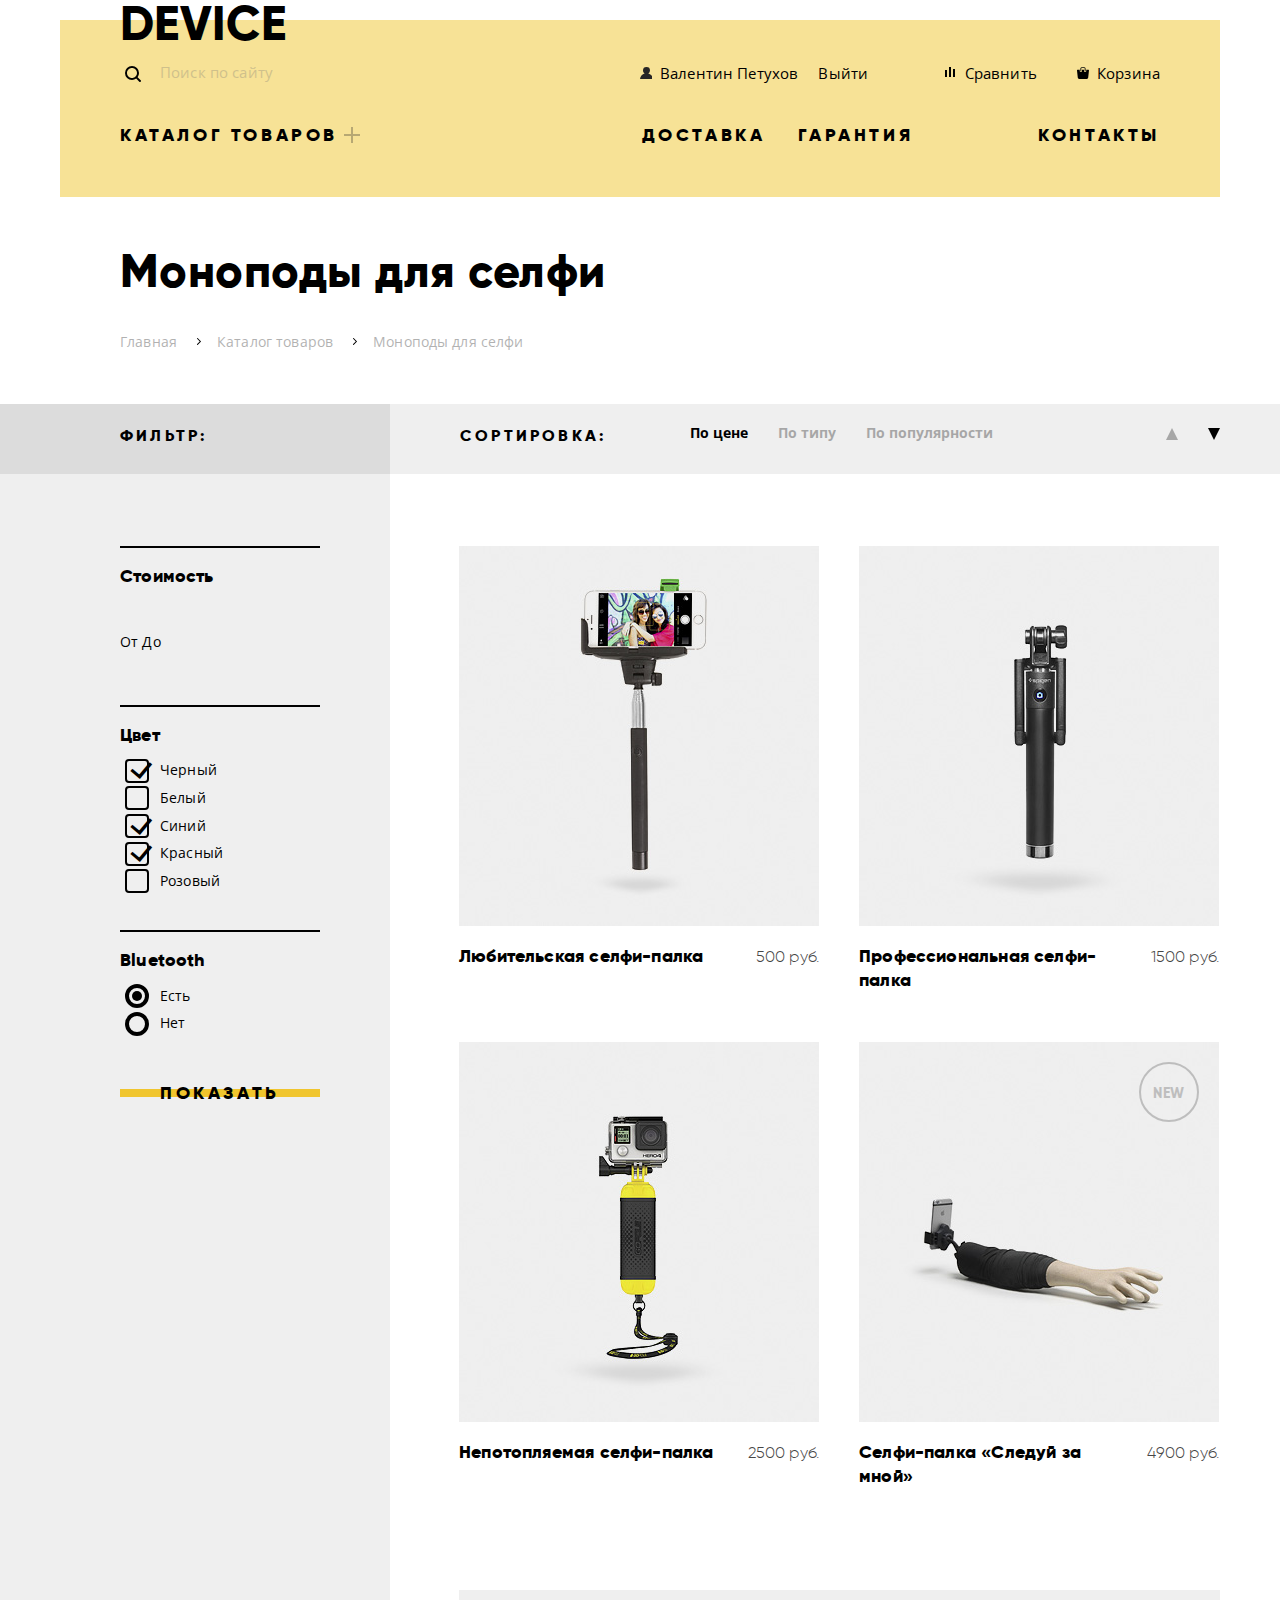
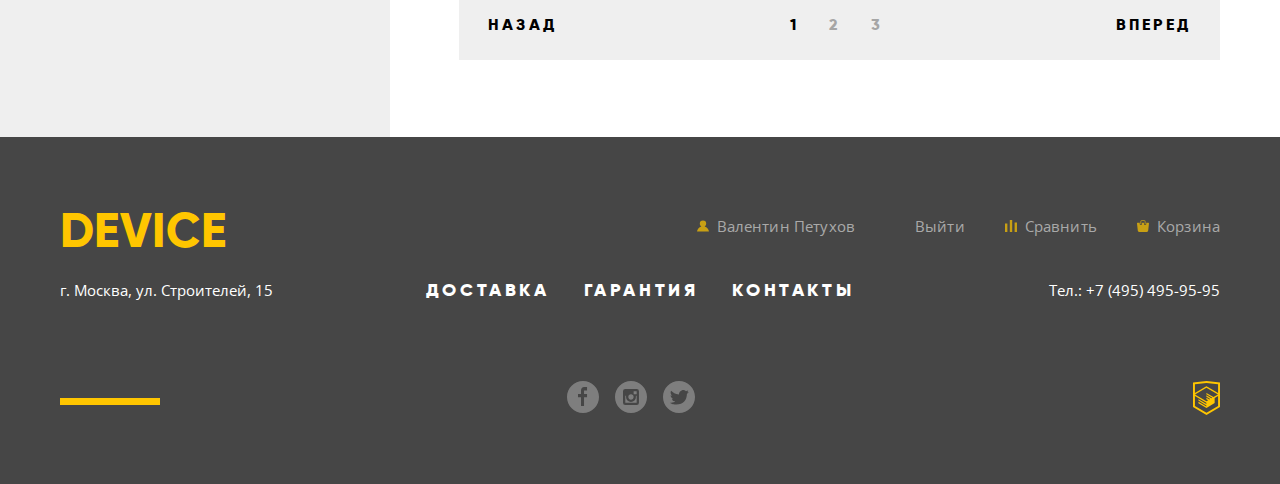
==== catalog.html @ 0c553a63 "Исправления" ====
<!DOCTYPE html>
<html lang="ru">
  <head>
    <meta charset="utf-8">
    <title>HTML Academy: Девайс</title>
	<link rel = 'stylesheet' href = 'css/style.css'>
	<link href = 'https://fonts.googleapis.com/css?family=Open+Sans:400,700&amp;subset=cyrillic' rel='stylesheet'>
  </head>
  <body>
	<div class = 'wrapper'>
	<header class = 'header'>
		<a class = 'top-logo'>DEVICE</a>
		<div class = 'top-menu'>
			<div class = 'user-navigation-top'>
				
					<form class = 'search-form'>
						<input type = 'search' name = 'q' placeholder = 'Поиск по сайту' class = 'search-input'>
						<button type = 'submit' class = 'search-button'>Найти</button>
					</form>

					<a href = '#'>Валентин Петухов</a>
					<a href = '#'>Выйти</a>
					<a href = '#'>Сравнить</a>
					<a href = '#'>Корзина</a>
				
			</div>

			<nav class = 'nav'>
				<ul class = 'site-navigation-top'>
					<li>
						<a  class = 'catalog-menu-parent' href = '#'>Каталог товаров</a>
						<div class = 'hover-catalog'>
							<ul class = 'catalog-menu'>
								<li><a href = '#'>Виртуальная реальность</a></li>
								<li><a href = '#'>Моноподы для селфи</a></li>
								<li><a href = '#'>Экшн-камеры</a></li>
							</ul>
							<ul class = 'catalog-menu'>
								<li><a href = '#'>Фитнес-браслеты</a></li>
								<li><a href = '#'>Умные часы</a></li>
							</ul>
							<ul class = 'catalog-menu'>
								<li><a href = '#'>Квадрокоптеры</a></li>
							</ul>
						</div>
					</li>
					<li><a href = '#recieve'>Доставка</a></li>
					<li><a href = '#guarantee'>Гарантия</a></li>
					<li><a href = '#contacts'>Контакты</a></li>
				</ul>
			</nav>
		</div>
	</header>
	</div>

	<main>
		<h1 class = 'visually-hidden'>Каталог магазина DEVICE</h1>
		<section class = 'overview wrapper'>
			<h2 class = 'catalog-name'>Моноподы для селфи</h2>
			<ul class = 'breadcrumbs'>
				<li class = 'breadcrumbs-item'><a href = 'index.html'>Главная</a></li>
				<li class = 'breadcrumbs-item'><a href = '#'>Каталог товаров</a></li>
				<li class = 'breadcrumbs-item breadcrumbs-current'><a>Моноподы для селфи</a></li>
			</ul>
		</section>
		
		<section class = 'filter'>
			<div class = 'filter-and-sort'>
				<div class ='background-left-top'>
					<h3 class = 'filter-name'>Фильтр:</h3>
				</div>
				
				<div class ='background-right-top'>
					<div class = 'sort'>
						<h3 class = 'sort-name'>Сортировка:</h3>
						<ul class = 'sort-options-list'>
							<li class = 'sort-current sort-option'><a href = '#'>По цене</a></li>
							<li class = 'sort-option'><a href = '#'>По типу</a></li>
							<li class = 'sort-option'><a href = '#'>По популярности</a></li>
							<li class = 'sort-option'><a href = '#' aria-label = 'Сортировка по возрастанию'></a></li>
							<li class = 'sort-current sort-option'><a href = '#' aria-label = 'Сортировка по убыванию'></a></li>
						</ul>
					</div>
				</div>
			</div>
			
			<div class = 'filter-and-goods'>
				<div class = 'background-left-bot'>
					<form class = 'catalog-form' action = '#' method = 'get' oninput = 'range_1_amount.value=range_l.value; range_2_amount.value=range_2.value'>
						
						<fieldset class = 'price'>
							<h4>Стоимость</h4>
							<input type = 'range' id = 'range-l' name = 'range_l' min = '1' max = '10' step = '1' value = '0'>
							<br>
							<input type = 'range' id = 'range-2' name = 'range_2' min = '1' max = '10' step = '1' value = '5'>
							<p>
							<label for = 'range-1'>От <output name = 'range_1_amount'></output></label>
							<label for = 'range-2'>До <output name = 'range_2_amount'></output></label>
							</p>
						</fieldset>
						<fieldset class = 'color'>
							<h4>Цвет</h4>
							<ul class = 'color-list'>
								<li>
									<input type = 'checkbox' name = 'color' id = 'color-black' class = 'form-checkbox' checked>
									<label for = 'color-black' class = 'form-checkbox-label'>Черный</label>
								</li>
								<li>
									<input type = 'checkbox' name = 'color' id = 'color-white' class = 'form-checkbox'>
									<label for = 'color-white' class = 'form-checkbox-label'>Белый</label>
								</li>
								<li>
									<input type = 'checkbox' name = 'color' id = 'color-blue' class = 'form-checkbox' checked>
									<label for = 'color-blue' class = 'form-checkbox-label'>Синий</label>
								</li>
								<li>
									<input type = 'checkbox' name = 'color' id = 'color-red' class = 'form-checkbox' checked>
									<label for = 'color-red' class = 'form-checkbox-label'>Красный</label>
								</li>
								<li>
									<input type = 'checkbox' name = 'color' id = 'color-pink' class = 'form-checkbox'>
									<label for = 'color-pink' class = 'form-checkbox-label'>Розовый</label>
								</li>
							</ul>		
						</fieldset>
						<fieldset class = 'bluetooth'> 
							<h4>Bluetooth</h4>
							<ul class = 'bluetooth-list'>
								<li>
								<input type = "radio" id = 'bluetooth-y' name = "bluetooth" value = "y" checked class = 'form-radio'> 
								<label for = 'bluetooth-y' class = 'form-radio-label'>Есть</label>
								</li>
								<li>
								<input type = "radio" id = 'bluetooth-n' name = "bluetooth" value = "n" class = 'form-radio'> 
								<label for = 'bluetooth-n' class = 'form-radio-label'>Нет</label>
								</li>
							</ul>
						</fieldset>
					
						<button type = 'submit' class = 'interactive'>Показать</button>
					</form>
				</div>
			
				<div class = 'background-right-bot'>
					<div class = 'goods'>
						<ul class = 'goods-list'>
							<li class = 'goods-item'>
								<figure class = 'goods-menu'>
									<div class = 'goods-menu-img'>
										<img src = 'img/item-1.jpg' alt = 'Любительская селфи-палка' width = '360' height = '380'>
										<button type = 'button' class = 'interactive to-backet'>В корзину</button>
										<button type = 'button' class = 'add-to-compare'>Добавить к сравнению</button>
									</div>
								
									<figcaption class = 'goods-menu-caption'>
										<a href = '#'>Любительская селфи-палка</a>
										<p class = 'price-value'>500 руб.</p>
									</figcaption>
								</figure>
							</li>
							<li class = 'goods-item'>
								<figure class = 'goods-menu'>
									<div class = 'goods-menu-img'>
										<img src = 'img/item-2.jpg' alt = 'Профессиональная селфи-палка' width = '360' height = '380'>
										<button type = 'button' class = 'interactive to-backet'>В корзину</button>
										<button type = 'button' class = 'add-to-compare'>Добавить к сравнению</button>
									</div>
								
									<figcaption class = 'goods-menu-caption'>
										<a href = '#'>Профессиональная селфи-палка</a>
										<p class = 'price-value'>1500 руб.</p>
									</figcaption>
								</figure>
							</li>
							<li class = 'goods-item'>
								<figure class = 'goods-menu'>
									<div class = 'goods-menu-img'>
										<img src = 'img/item-3.jpg' alt = 'Непотопляемая селфи-палка' width = '360' height = '380'>
										<button type = 'button' class = 'interactive to-backet'>В корзину</button>
										<button type = 'button' class = 'add-to-compare'>Добавить к сравнению</button>
									</div>
								
									<figcaption class = 'goods-menu-caption'>
										<a href = '#'>Непотопляемая селфи-палка</a>
										<p class = 'price-value'>2500 руб.</p>
									</figcaption>
								</figure>
							</li>
							<li class = 'goods-item'>
								<figure class = 'goods-menu new-goods-menu'>
									<div class = 'goods-menu-img'>
										<img src = 'img/item-4.jpg' alt = 'Селфи-палка "Следуй за мной"' width = '360' height = '380'>
										<button type = 'button' class = 'interactive to-backet'>В корзину</button>
										<button type = 'button' class = 'add-to-compare'>Добавить к сравнению</button>
									</div>
								
									<figcaption class = 'goods-menu-caption'>
										<a href = '#'>Селфи-палка «Следуй за мной»</a>
										<p class = 'price-value'>4900 руб.</p>
									</figcaption>
								</figure>
							</li>
						</ul>
					
					
						<ul class = 'paginaton-btns'>
							<li class = 'btn-previos' tabindex = '0'><a href = '#'>Назад</a></li>
							<li>
								<ul class = 'page-numbers'>
									<li class = 'current-page'><a href = '#'>1</a></li>
									<li><a href = '#'>2</a></li>
									<li><a href = '#'>3</a></li>
								</ul>
							</li>
						<li class = 'btn-next' tabindex = '0'><a href = '#'>Вперед	</a></li>
						</ul>
					
					</div>
				</div>
			</div>
		</section>
	</main>
	
	<footer class = 'footer'>
	<div class = 'wrapper'>
		<div class = 'user-navigation-bot'>
			<a class = 'bot-logo'>DEVICE</a>
			<a href = '#'>Валентин Петухов</a>
			<a href = '#'>Выйти</a>
			<a href = '#'>Сравнить</a>
			<a href = '#'>Корзина</a>
		</div>
		
		<div class = 'footer-second-row'>
			<p class = 'addres'>г. Москва, ул. Строителей, 15</p>
			
			<ul class = 'site-navigation-bot'>
				<li><a href = '#recieve'>Доставка</a></li>
				<li><a href = '#guarantee'>Гарантия</a></li>
				<li><a href = '#contacts'>Контакты</a></li>
			</ul>
		
			<p class = 'phone'>Тел.: +7 (495) 495-95-95</p>
		</div>
		
		<div class = 'footer-third-row'>
			<ul  class = 'social'>
				<li><a class = 'social-button' href = '#' aria-label = 'Ссылка на Фейсбук'></a></li>
				<li><a class = 'social-button' href = '#' aria-label = 'Ссылка на Инстаграм'></a></li>
				<li><a class = 'social-button' href = '#' aria-label = 'Ссылка на Твиттер'></a></li>
			</ul>
			<a href = 'https://htmlacademy.ru/intensive/htmlcss' target = '_blank'  class = 'html-academy'><img src = 'img/logo-html.svg' alt = 'Интенсив HTML-Academy'></a>
		</div>
	</div>
	</footer>
  </body>
</html>
---- css/style.css ----
@font-face {
    font-family: 'Gilroy';
    src: url('fonts/gilroylight.eot');
    src: local('Gilroy'), local('Gilroy'), 
         url('fonts/gilroylight.eot?#iefix') format('embedded-opentype'),
         url('fonts/gilroylight.woff') format('woff'),
		 url('fonts/gilroylight.woff2') format('woff2'),
         url('fonts/gilroylight.ttf') format('truetype');
    font-weight: normal;
    font-style: normal;
}

@font-face {
    font-family: 'Gilroy';
    src: url('fonts/gilroyextrabold.eot');
    src: local('Gilroy Bold'), local('Gilroy-Bold'), 
         url('fonts/gilroyextrabold.eot?#iefix') format('embedded-opentype'),
         url('fonts/gilroyextrabold.woff') format('woff'),
		 url('fonts/gilroyextrabold.woff2') format('woff2'),
         url('fonts/gilroyextrabold.ttf') format('truetype');
    font-weight: bold;
    font-style: normal;
}

body { 
	margin: 0;
	padding: 0;
	
	font-size: 15px;
	font-family: "Open Sans", Arial, sans-serif;
	text-align: left;
	letter-spacing: 0.01em; 
	line-height: 1.2;
	color: black;
}

a { 
	text-decoration: none; 
}

html { 
	box-sizing: border-box; 
}

*, *::before, *::after { 
	box-sizing: inherit; 
}

.wrapper {
	width: 1200px;
	padding-left: 20px;
	padding-right: 20px;
	margin-right: auto; 
	margin-left:  auto;
}

.header { 
	padding: 0px 60px 0px 60px;
	max-width: 1200px;
	position: relative;
}

.header::before{
	content: '';
	position: absolute;
	background-color: #f7e296;
	height: 177px;
	width: 100%;
	bottom: -50px;
	left: 0;
	z-index: -1;
}

.user-navigation-top {
	display: flex;
	justify-content: space-between;
	align-items: center;
	margin-bottom: 25px;
}

.search-form {
	display: flex;
	width: 440px;
	background-image: url('../img/search.svg');
    background-position: 5px 18px; 
    background-repeat: no-repeat;
}

.search-input {
	background-color: #f7e296;
	border: 0;
	border-bottom: 2px solid #f7e296;
	opacity: 0.3;
	padding-left: 40px;
	flex-grow: 1;
	background-image: url('../img/search.svg');
    background-position: 5px 18px; 
    background-repeat: no-repeat;
}

button.search-button {
	border: 2px solid black;
	background: 0;
	background-color: #f7e296;
	width: 85px;
	height: 50px;
	visibility: hidden; 
	text-align: center;
}

.search-input:hover {
	opacity: 0.6;
}

.search-input:focus {
	opacity: 1;
	outline: 0;
	border-bottom: 2px solid black;
}

.search-input:focus + .search-button,
.search-button:active {
	visibility: visible ;
}

.search-button:hover {
	background-color: black;
	color: white;
}

.search-button:active {
	color: rgba(255,255,255,0.6);
	outline: 0;
}

.user-navigation-top a {
	text-decoration: none;
	position: relative;
}

.user-navigation-top a:nth-child(2){
	margin-left: 100px;
}

.user-navigation-top a:nth-child(3){
	margin-left: 20px;
}

.user-navigation-top a:nth-last-child(2){
	margin-right: 60px;
	margin-left: auto;
}

.user-navigation-top a:nth-child(2)::before{
	content: '';
	position: absolute;
	background-image: url('../img/user.svg');
	background-repeat: no-repeat;
	height: 12px;
	width: 12px;
	left: -20px;
	top: 50%;
	transform: translateY(-50%);
}

.user-navigation-top a:nth-last-child(1)::before{
	content: '';
	position: absolute;
	background-image: url('../img/cart.svg');
	background-repeat: no-repeat;
	height: 12px;
	width: 12px;
	left: -20px;
	top: 50%;
	transform: translateY(-50%);
}

.user-navigation-top a:nth-last-child(2)::before{
	content: '';
	position: absolute;
	background-image: url('../img/compare.svg');
	background-repeat: no-repeat;
	height: 12px;
	width: 12px;
	left: -20px;
	top: 50%;
	transform: translateY(-50%);
}

.site-navigation-top {
	display: flex; 
	justify-content: space-between;
	max-width: 1060px;
	position: relative;
	margin: 0;
	padding: 0;
	list-style-type: none;
}

.site-navigation-top > li:nth-last-child(1) {
}

.site-navigation-top > li:nth-last-child(2) {
	 margin-right: 125px; 
}

.site-navigation-top > li:nth-last-child(3) {
	 margin-right: 33px; 
	 margin-left: auto;
}

.site-navigation-top a {
	text-decoration: none;
}

.visually-hidden {
	position: absolute;
	width: 1px;
	height: 1px;
	margin: -1px;
	border: 0;
	padding: 0;
	clip: rect(0 0 0 0);
	overflow: hidden;
}

.hover-catalog {
	display: none;
	position: absolute;
	width: 1160px;
	z-index: 10;
	background-color: #f7e296;
	left: -60px;
	padding-left: 60px;
} 

.catalog-menu-parent:hover ~ .hover-catalog,
.hover-catalog:hover {
	display: flex; 
	justify-content: flex-start;
}

.catalog-menu-parent {
	position: relative;
	min-width: 240px;
	display: inline-block;
	vertical-align: middle;
}

.catalog-menu-parent::before{
	content: '';
	position: absolute;
	background-image: url('../img/plus.svg');
	background-repeat: no-repeat;
	height: 16px;
	width: 16px;
	right: 0px;
	top: 50%;
	transform: translateY(-50%);
	opacity: 0.3;
}

.catalog-menu {
	display: flex; 
	flex-flow: column; 
	align-items: flex-start; 
	margin-right: 20px;
	width: 200px;
	height: 170px;
	margin: 0;
	padding: 0;
	list-style-type: none;
}

.catalog-menu:first-child {
	width: 240px;
}

.catalog-menu li {
	width: 200px;
}


.top-logo {
	font-size: 48px;
	font-family: "Gilroy", Arial, sans-serif;
	font-weight: bold;
	line-height: 48px;
	letter-spacing: 0.01em;
}

.user-navigation-top * {
	font-size: 15px;
	font-family: "Open Sans", Arial, sans-serif;
	text-align: left;
	letter-spacing: 0.01em;
	line-height: 30px;
	color: black;
}

.site-navigation-top a {
	font-size: 18px;
	font-family: "Gilroy", Arial, sans-serif;
	font-weight: bold;
	text-transform: uppercase;
	line-height: 24px;
	color: black;
	letter-spacing: 0.2em;
}

.hover-catalog a {
	letter-spacing: 0.01em;
	font-size: 15px;
	font-family: "Open Sans", Arial, sans-serif;
	text-align: left;
	text-transform: none;
	font-weight: normal;
	line-height: 36px;
}

.catalog-menu li {
	margin-top: 0px;
}

.catalog-menu li:first-child {
	margin-top: 30px;
}

.header a:hover {
	opacity: 0.6;
}

.header a:active {
	opacity: 0.3;
}

section.slide {
	padding-top: 70px;
	position: relative;
}

.slide::after {
	content: '';
	position: absolute;
	width: 1160px;
	background-color: #f7e296;;
	z-index: -10;
	height: 170px;
	top: 0;
	left: 20px;
}

.slide-wrapper-out{
	overflow: hidden;
	min-height: 500px;
	position: relative;
}

.slide-wrapper-in {
	width: 300%;
    transition: transform 0s ease;
	display: flex;
}

.slide-content {
	flex-grow: 1;
	width: 1160px;
}

.slide input[type=radio] {
	display: none;
}

.slide-control {
	display: flex;
	justify-content: space-between;
	width: 80px;
	position: absolute;
	bottom: 130px;
	right: 150px;
}

.slide-control label {
    display: inline-block;
	vertical-align: middle;
    width: 12px;
    height: 12px;
    margin: 0 3px;
    background-color: ;
    border: 2px solid white;
    border-radius: 50%;
    box-shadow: 0px 0px 0px 2px black;
    transition: background-color 0.2s;
    cursor: pointer;
	position: relative;
	z-index: 2;
}

.slide_btn:nth-child(1):checked ~ .slide-wrapper-out label[for="slide-1"],
.slide_btn:nth-child(2):checked ~ .slide-wrapper-out label[for="slide-2"],
.slide_btn:nth-child(3):checked ~ .slide-wrapper-out label[for="slide-3"] {
    background-color: black;
}

.slide_btn:nth-child(1):checked ~ .slide-wrapper-out label[for="slide-1"]::after,
.slide_btn:nth-child(2):checked ~ .slide-wrapper-out label[for="slide-2"]::after,
.slide_btn:nth-child(3):checked ~ .slide-wrapper-out label[for="slide-3"]::after {
	content: '';
	position: absolute;
	width: 3px;
	height: 3px;
    background-color: white;
	border-radius: 50%;
	top: 50%;
	left: 50%;
	transform: translate(-50%, -50%);
}

.slide_btn:nth-child(1):checked ~ .slide-wrapper-out .slide-wrapper-in {
    transform: translate(0);
}

.slide_btn:nth-child(2):checked ~ .slide-wrapper-out .slide-wrapper-in {
    transform: translate(-1160px);
}

.slide_btn:nth-child(3):checked ~ .slide-wrapper-out .slide-wrapper-in {
    transform: translate(-2320px);
}

.slide-about {
	display: flex; 
	flex-flow: column; 
	padding-right: 20px;
	justify-content: space-between;
}

.slide-content {
	display: flex;
	align-content: flex-start;
	justify-content: flex-end;
	padding-left: 20px;
	padding-right: 20px;
	position: relative;
	min-height: 500px;
}

.slide-content::before {
	content: '';
	position: absolute;
	background-color: white;
	height: 7px;
	width: 100px;
	top: 20px;
	left: 50%;
	z-index: -1;
}

.slide-content::after {
	font-size: 180px;
	font-family: "Gilroy", Arial, sans-serif;
	font-weight: bold;
	text-align: right;
	letter-spacing: 0.01em;
	position: absolute;
	color: white;
	top: -40px;
	right: 50px;
	z-index: -1;
}

.slide-content:nth-child(1)::after {
	content: '01';
}

.slide-content:nth-child(2)::after {
	content: '02';
}

.slide-content:nth-child(3)::after {
	content: '03';
}

.slide-content > * {
	width: 50%;
}

.slide-img  > * {
	margin-left: auto;
	margin-right: auto;
	display: block;
}

.slider .interactive {
	width: 220px;
	align-self: flex-start;
}

.slider-table { 
	margin-bottom: 0px;
}

.slider-table tbody {
	display: flex; 
	flex-flow: 
	column-reverse; 
	flex-grow: 1
}

.slider-table td,
.slider-table th { 
	min-width: 150px; 
	padding: 0;
}

.slide-about .tagline {
	font-size: 47px;
	font-family: "Gilroy", Arial, sans-serif;
	font-weight: bold;
	text-align: left;
	letter-spacing: 0.01em;
	margin-top: 67px;
	line-height: 56px;
}

.slide-about p {
	font-size: 15px;
	font-family: "Open Sans", Arial, sans-serif;
	color: #a0a0a0;
	line-height: 30px;
	text-align: left;
	letter-spacing: 0.01em;
}

.slide-content td {
	font-size: 36px;
	font-family: "Gilroy", Arial, sans-serif;
	text-align: left;
	letter-spacing: 0.01em;
	line-height: 48px;
}

.slide-content th{
	font-size: 13px;
	font-family: "Open Sans", Arial, sans-serif;
	color: black;
	line-height: 20px;
	text-align: left;
	font-weight: normal;
	letter-spacing: 0.01em;
}

.popular-list {
	margin: 0;
	padding: 0;
	list-style-type: none;
	display: flex;
	justify-content: space-between;
	margin-top: 95px;
}

.popular-img {
	width: 160px;
	margin: 0px;
}

.popular-img-wrapper {
	background-color: #f7e296;
	width: 160px;
	height: 160px; 
	display: flex;
	margin: 0px;
	padding: 0px;
	justify-content: center;
	align-items: center;
}

.popular-img-caption {
	font-size: 18px;
	font-family: "Gilroy", Arial, sans-serif;
	font-weight: bold;
	text-align: left;
	line-height: 24px;
	letter-spacing: 0.01em;
	margin-top: 38px;
	color: black;
}

.popular-img:hover .popular-img-wrapper{
	background-color: #f0c52e;
}

.popular-img:active img,
.popular-img:active .popular-img-caption
{
	opacity: 0.3;
}

.service {
	position: relative;
	background-color: #e5e5e5;
}

.service::before {
	content: '';
	position: absolute;
	background-color: white;
	height: 120px;
	width: 100%;
	top: 0;
	left: 0;
	z-index: 0;
}

.service .wrapper {
	display: flex;
	min-height: 400px;
}

.service-wrapper-out{
	overflow: hidden;
	width: 860px;
}
.service-wrapper-in {
	width: 300%;
    transition: transform 0s ease;
}
.service-content {
	float: left; 
	width: 860px;
}

.service .services-slide-btn {
	display: none;
}

.services-slide-btn:nth-child(1):checked ~ .service-menu-control .interactive:nth-child(1),
.services-slide-btn:nth-child(2):checked ~ .service-menu-control .interactive:nth-child(2),
.services-slide-btn:nth-child(3):checked ~ .service-menu-control .interactive:nth-child(3){
    width: 100%;
	padding-right: 125px;
	color: #f7e184;
}

.services-slide-btn:nth-child(1):checked ~ .service-menu-control .interactive:nth-child(1)::before,
.services-slide-btn:nth-child(2):checked ~ .service-menu-control .interactive:nth-child(2)::before,
.services-slide-btn:nth-child(3):checked ~ .service-menu-control .interactive:nth-child(3)::before {
    height: 100%;
	background-color: black;
}

.services-slide-btn:nth-of-type(1):checked ~ .service-wrapper-out .service-wrapper-in {
    transform: translate(0);
}

.services-slide-btn:nth-of-type(2):checked ~ .service-wrapper-out .service-wrapper-in {
    transform: translate(-860px);
}

.services-slide-btn:nth-of-type(3):checked ~ .service-wrapper-out .service-wrapper-in {
    transform: translate(-1720px);
}

.service-menu-control {
	display: flex; 
	flex-flow: column; 
	width: 284px; 
	align-items: flex-start;
	margin-top: 80px;
	margin-bottom: 72px;
	border-right: 7px solid rgba(0, 0, 0, 1.00);
	z-index: 2;
}

.service-menu-control label {
	min-width: 160px; 
	max-width: 100%;
	text-align: center; 
	margin-bottom: 24px
}

.service-menu-control label:first-child {
	margin-top: 20px;
}

.service-content {
	padding-left: 120px;
	position: relative;
}

.service-content h2 {
	margin-top: 89px;
	font-size: 47px;
	font-family: "Gilroy", Arial, sans-serif;
	font-weight: bold;
	margin-bottom: 25px;
	letter-spacing: 0.01em;
	line-height: 47px;
}

.service-content p {
	margin-bottom: 70px;
	margin-top: 0px;
	font-size: 15px;
	font-family: "Open Sans", Arial, sans-serif;
	color: #a0a0a0;
	line-height: 30px;
	max-width: 440px;
	letter-spacing: 0.01em;
}

.service-content:nth-child(1)::before {
	background-image: url('../img/delivery.svg');
	background-repeat: no-repeat;
	position: absolute;
	content: '';
	width: 200px;
	height: 200px;
	z-index: 10;
	right: 0px;
	top: 105px;
}

.service-content:nth-child(2)::before {
	background-image: url('../img/warranty.svg');
	background-repeat: no-repeat;
	position: absolute;
	content: '';
	width: 200px;
	height: 200px;
	z-index: 10;
	right: 0px;
	top: 80px;
}

.service-content:nth-child(3)::before {
	background-image: url('../img/credit.svg');
	background-repeat: no-repeat;
	position: absolute;
	content: '';
	width: 200px;
	height: 200px;
	z-index: 10;
	right: 0px;
	top: 80px;
}

.brand-list {
	margin: 0;
	padding: 0;
	list-style-type: none;
	display: flex; 
	justify-content: space-between;
	padding-top: 94px;
	margin-bottom: 93px;
}

.brand-link:not(:hover) img{
	 /* Firefox 10+, Firefox on Android */
	filter: url("data:image/svg+xml;utf8,<svg xmlns=\'http://www.w3.org/2000/svg\'><filter id=\'grayscale\'><feColorMatrix type=\'saturate\' values=\'0\'/></filter></svg>#grayscale");
	
	/* IE 6-9 */
	filter: gray;

	/* Chrome 19+, Safari 6+, Safari 6+ iOS */
	-webkit-filter: grayscale(100%);
	-moz-filter: grayscale(100%);
	-ms-filter:grayscale(100%);
	opacity: 0.2;
    filter: alpha(opacity=20); /* For IE8 and earlier */
	filter: grayscale(100%); /* Current draft standard */
	
}

.more-info {
	display: flex; 
	justify-content: space-between;
	margin-bottom: 95px;
}

.more-info  > *{
	width: 50%;
}

.more-info h2 {
	font-size: 47px;
	font-family: "Gilroy", Arial, sans-serif;
	font-weight: bold;
	letter-spacing: 0.01em;
	line-height: 48px;
}

.more-info  > *::before {
	content: '';
	position: absolute;
	background-color: black;
	height: 7px;
	width: 100px;
	top: 0px;
	left: 0px;
	z-index: -1;
}

.about-us {
	display: flex; 
	flex-flow: column; 
	justify-content: space-between;
	position: relative;
	width: 48.2%;
}
.contacts {
	display: flex; 
	flex-flow: column; 
	justify-content: space-between;
	position: relative;
	width: 48.2%; 
}

.about-us p {
	font-size: 15px;
	font-family: "Open Sans", Arial, sans-serif;
	color: #a0a0a0;
	line-height: 30px;
	max-width: 493px;
	letter-spacing: 0;
}

.contacts p {
	font-size: 15px;
	font-family: "Open Sans", Arial, sans-serif;
	color: #a0a0a0;
	line-height: 30px;
	max-width: 550px;
	letter-spacing: 0;
}

.transport-comp {
	list-style: disc outside none;
	font-size: 16px;
	line-height: 40px;
	font-family: "Gilroy", Arial, sans-serif;
	font-weight: bold;
	margin-left: 35px;
	letter-spacing: 0;
}

.more-info.wrapper a:last-child {
	margin-top: 85px;
	align-self: flex-start;
}

.footer {
	background-color: #464646;
	padding-top: 65px;
}

.footer .wrapper {
	position: relative;
}

.footer .wrapper::before {
	content: '';
	position: absolute;
	background-color: #ffc600;
	height: 7px;
	width: 100px;
	bottom: 79px;
	left: 20px;
	z-index: 1;
}

.footer a:hover {
	opacity: 0.6;
}

.footer a:active {
	opacity: 0.3;
}

.user-navigation-bot {
	display: flex;
	align-items: flex-start;
}

.user-navigation-bot a:nth-child(n+2) {
	margin-top: 15px;
	margin-right: 60px;
	position: relative;
}

.user-navigation-bot a:nth-child(1){
	margin-right: auto;
}

/*.user-navigation-bot a:nth-child(2)::before{
	content: '';
	position: absolute;
	-webkit-mask: url('../img/user.svg') no-repeat 100% 100%;
	mask: url('../img/user.svg') no-repeat 100% 100%;
	background-color: #ffc600;
	height: 12px;
	width: 12px;
	left: -20px;
	top: 50%;
	transform: translateY(-50%);
}*/

.user-navigation-bot a:nth-child(2)::before {
	content: '';
	background-image: url('../img/user2.svg');
	/*background-image: url('data:image/svg+xml;utf8,<svg xmlns="http://www.w3.org/2000/svg" version="1.1" width="13px" height="12px"><path d="M.032 12h12.937c-.163-2.643-2.074-4.837-4.671-5.543a3.47 3.47 0 0 0 1.687-2.972 3.485 3.485 0 0 0-6.97 0c0 1.264.68 2.361 1.688 2.972C2.106 7.163.194 9.357.032 12z" fill="#ffc600"/></svg>');*/
	background-repeat:	no-repeat;
	position: absolute;
	background-size: 12px 12px;
	height: 12px;
	width: 12px;
	left: -20px;
	top: 50%;
	transform: translateY(-50%);
}

.user-navigation-bot a:nth-last-child(1)::before{
	content: '';
	position: absolute;
	background-image: url('../img/cart2.svg');
	background-repeat:	no-repeat;
	background-size: 12px 12px;
	height: 12px;
	width: 12px;
	left: -20px;
	top: 50%;
	transform: translateY(-50%);
}

.user-navigation-bot a:nth-last-child(2)::before{
	content: '';
	position: absolute;
	background-image: url('../img/compare2.svg');
	background-repeat:	no-repeat;
	background-size: 12px 12px;
	height: 12px;
	width: 12px;
	left: -20px;
	top: 50%;
	transform: translateY(-50%);
}

.user-navigation-bot a:last-child{
	text-align: right;
	margin-right: 0;
}

.user-navigation-bot a:not(:first-child) {
	opacity: 0.7;
}

.user-navigation-bot a:not(:first-child):hover {
	opacity: 1;
}

.user-navigation-bot a:not(:first-child):active {
	opacity: 0.3;
}

.footer-second-row {
	display: flex; 
	justify-content: space-between;
}

.footer-second-row > *:first-child {
	min-width: 250px;
}
.footer-second-row > *:last-child {
	min-width: 250px;
}

.footer-second-row p{
	color: white;
	font-size: 15px;
	font-family: "Open Sans", Arial, sans-serif;
	letter-spacing: 0;
	line-height: 30px;
}

.site-navigation-bot {
	margin: 0;
	padding: 0;
	list-style-type: none;
	display: flex; 
	justify-content: center;
	align-items: center;
}
.site-navigation-bot a{
	font-size: 18px;
	font-family: "Gilroy", Arial, sans-serif;
	color: white;
	font-weight: bold;
	text-transform: uppercase;
	letter-spacing: 0.2em;
	line-height: 24px;
}

.site-navigation-bot li {
	margin: 0 17px;
}

.footer-third-row {
	display: flex; 
	justify-content: space-between;
	padding-bottom: 66px;
	margin-top: 61px;
}

.social{
	margin: 0;
	padding: 0;
	list-style-type: none;
	display: flex; 
	justify-content:center;
	margin-left: 483px;
}

.social-button {
	margin: 0 24px;
	position: relative;
}

.social .social-button {
	opacity: 0.3;
}

.social .social-button:hover {
	opacity: 0.6;
}

.social .social-button:active {
	opacity: 0.1;
}

li:nth-child(1) .social-button{
}

li:nth-child(1) .social-button::before {
	background-image: url('../img/fb.svg');
	background-position: center center;

	position: absolute;
	content: '';
	width: 32px;
	height: 32px;
	z-index: 10;
}

li:nth-child(2) .social-button::before {
	background-image: url('../img/instagram.svg');
	background-position: center center;

	position: absolute;
	content: '';
	width: 32px;
	height: 32px;
	z-index: 10;
}

li:nth-child(3) .social-button::before {
	background-image: url('../img/twitter.svg');
	background-position: center center;
	position: absolute;

	content: '';
	width: 32px;
	height: 32px;
	z-index: 10;
}

.html-academy {
	text-align: right;
}

.phone {
	text-align: right;
}

.user-navigation-bot a{
	color: #d3d3d3;
}

a.bot-logo {
	font-size: 48px;
	font-family: "Gilroy", Arial, sans-serif;
	font-weight: bold;
	color: #ffc600;
	letter-spacing: 0.01em;
}

.interactive {
	border: 0;
	background: 0;
	text-transform: uppercase;
	display: inline-block;
	vertical-align: middle;
	font-size: 18px;
	line-height: 24px;
	font-family: "Gilroy", Arial, sans-serif;
	font-weight: bold;
	text-align: center;
	letter-spacing: 0.2em;
	position: relative;
	z-index: 1; 
	color: black;
	padding: 9px;
}

.interactive::before{
	content: '';
	position: absolute;
	background-color: #f0c52e;
	top: 50%;
    transform:translateY(-50%);   
    left: 0;
    width: 100%;
    height: 8px;
    background-color: #f0c52e;
    z-index: -1;
    transition: .3s linear;
}

.more-info .interactive {
	width: 260px;
}

.more-info .interactive::before {
	width: 270px;
}

.interactive:hover::before  {
	height: 100%;
}

.interactive:active  {
	/* opacity: 0.3; */
    filter: alpha(opacity=30); /* For IE8 and earlier */
	color: rgba(0, 0, 0, 0.3);
}

.modal-map {
	margin-right: auto; 
	margin-left:  auto;
	width: 400px;
	position: absolute;
}

.write-us {
	margin-right: auto; 
	margin-left:  auto;
	background-color: white;
	width: 960px;
	min-height: 553px;
	box-shadow: 0 0 10px rgba(0,0,0,0.5);
	padding: 100px;
	position: relative;
}

.name-and-mail {
	display: flex;
	justify-content: space-between;
}

.name-input {
	padding-right: 40px;
}

.name-input p,
.mail-input p ,
.comment-input p{
	display: flex;
	width: 100%;
}

.name-and-mail > *{
	display: flex;
	flex-flow: column;
	align-items: flex-start;
	flex-grow: 1;
}

.write-us label {
	font-size: 18px;
	font-family: "Gilroy", Arial, sans-serif;
	font-weight: bold;
	letter-spacing: 0;
	line-height: 24px;
}

.write-us input,
.write-us textarea{
	background-color: #f2f2f2;
	border: 0;
	flex-grow: 1;
	padding: 20px;
	font-size: 14px;
	font-family: "Open Sans", Arial, sans-serif;
	line-height: 18px;
	letter-spacing: 0;
	font-weight: 700;
}

.write-us textarea {
	min-height: 156px;
	resize: none;
}

.write-us input:valid {
	background-color: #f2f2f2;
}

.write-us input:invalid {
	background-color: #f6dada;
}

.write-us input:hover,
.write-us textarea:hover {
	background-color: #eaeaea;
}

.write-us input:focus,
.write-us textarea:focus{
	background-color: white;
	outline: 3px solid #f7e296;
}


.write-us .interactive {
	width: 200px;
}

.close {
	background: 0;
	position: absolute;
	top: 10px;
	right: 10px;
	background-image: url('../img/modal-close.svg');
	width: 55px;
	height: 55px;
	opacity: 0.5;
	border: 0;
	outline: 0;
}

.close:hover {
	opacity: 1;
}

.close:active {
	opacity: 0.3;
}

.catalog-name {
	font-size: 47px;
	font-family: "Gilroy", Arial, sans-serif;
	font-weight: bold;
	margin-bottom: 35px;
	margin-top: 100px;
	display: inline-block;
	vertical-align: middle;
	margin-left: 60px;
	letter-spacing: 0.01em;
	line-height: 48px;
}

.breadcrumbs {
	margin: 0;
	padding: 0;
	list-style-type: none;
	display: flex;
	margin-bottom: 50px;
}

.breadcrumbs-item {
	margin-left: 40px;
	position: relative;
}

.breadcrumbs-item:first-child {
	margin-left: 60px;
}

.breadcrumbs-item:not(:first-child)::before {
	content: '';
	background-image: url('../img/nav-arrow.svg');
	background-repeat: no-repeat;
	position: absolute;
	top: 60%;
	transform: translateY(-50%);
	left: -20px;
	height: 50%;
	width: 10%
}

.breadcrumbs a {
	font-size: 14px;
	font-family: "Open Sans", Arial, sans-serif;
	color: black;
	letter-spacing: 0.01em;
	opacity: 0.3;
	line-height: 24px;
}

.breadcrumbs a:hover {
	opacity: 0.6;
}

.breadcrumbs a:active {
	opacity: 0.1;
}

.filter-and-sort {
	display: flex;
	height: 70px;
}

.background-left-top {
	flex-grow: 1;
	background-color: #dcdcdc;
	display: flex;
	justify-content: flex-end;
}

.background-right-top  {
	flex-grow: 1;
	background-color: #efefef;
	display: flex;
	justify-content: flex-start;
}

.filter-name {
	text-align: left;
	min-width: 330px;
	margin-bottom: 0px;
	margin-top: 0px;
	padding-top: 20px;
	padding-left: 60px;
	padding-right: 70px;
}

.sort-name {
	text-align: left;
	min-width: 200px;
	margin-bottom: 0px;
	margin-top: 0px;
	font-size: 16px;
	font-family: "Gilroy", Arial, sans-serif;
	font-weight: bold;
	text-transform: uppercase;
	letter-spacing: 0.2em;
	line-height: 24px;
}

.sort {
	min-width: 830px;
	display: flex;
	padding-top: 20px;
	padding-left: 70px;	
}

.sort-options-list {
	padding: 0;
	margin: 0;
	list-style: none;
	display: flex;
	justify-content: space-between;
	flex-grow: 1;
}

.sort-options-list > li {
	margin-left: 30px;
}

.sort-options-list > li:nth-last-child(2) {
	margin-left: auto;
}

.sort-options-list a {
	font-size: 14px;
	font-family: "Open Sans", Arial, sans-serif;
	color: black;
	opacity: 0.3;
	font-weight: 700;
	letter-spacing: 0;
	line-height: 18px;
}

.sort-options-list a:hover {
	opacity: 0.6;
}

.sort-options-list a:active  {
	opacity: 1;
}

.sort-current a {
	opacity: 1;
}

.sort-option {
	display: flex;
}

.sort-option:nth-last-child(1) a,
.sort-option:nth-last-child(2) a {
	position: relative;
}

.sort-option:nth-last-child(1) a::before{
	content: "";
    display: inline-block;
	vertical-align: middle;
    border: 12px solid black;
    border-right-width: 6px;
    border-left-width: 6px;
    border-right-color: transparent;
    border-left-color: transparent;
	border-bottom-width: 0;
}

.sort-option:nth-last-child(2) a::before{
	content: "";
    display: inline-block;
	vertical-align: middle;
    border: 12px solid black;
    border-right-width: 6px;
    border-left-width: 6px;
    border-right-color: transparent;
    border-left-color: transparent;
	border-top-width: 0;
}

.filter-and-goods {
	display: flex;
}

.catalog-form {
	min-width: 330px;
	padding-left: 60px;
	padding-right: 70px;
	font-size: 14px;
	font-family: "Open Sans", Arial, sans-serif;
	letter-spacing: 0.01;
}

.catalog-form fieldset {
	border: 0;
	border-top: 2px solid black;
	margin: 0;
	padding: 0;
	margin-bottom: 40px;
}

.catalog-form .interactive {
	width: 100%;
}

fieldset.price {
	margin-top: 72px;
}

.color-list {
	margin: 0;
	padding: 0;
	list-style-type: none;
}

.bluetooth-list {
	margin: 0;
	padding: 0;
	list-style-type: none;
}

.background-left-bot {
	flex-grow: 1;
	background-color: #efefef;
	display: flex;
	justify-content: flex-end;
}

.background-right-bot {
	flex-grow: 1;
	display: flex;
	justify-content: flex-start;
}

.goods {
	min-width: 830px;
	display: flex;
	flex-flow: column;
}

.goods-list { 
	margin: 0;
	padding: 0;
	list-style-type: none;
	display: flex;
	margin: 72px 0px 52px 69px;
	flex-wrap: wrap;
	max-width: 760px;
	justify-content: space-between;
}

.goods-item {
	max-width: 360px;
}

.goods-menu {
	margin: 0;
	padding: 0;
	position: relative;
}

.goods-menu-caption {
	display: flex;
	justify-content: space-between;
	align-items: baseline;
	margin-bottom: 50px;
}

.goods-menu-caption a {
	font-size: 18px;
	font-family: "Gilroy", Arial, sans-serif;
	color: rgb(0, 0, 0);
	font-weight: bold;
	letter-spacing: 0.01em;
	line-height: 24px;
	max-width: 256px;
}

.to-backet, 
.add-to-compare {
	display: none;
}

.new-goods-menu::after {
	content: 'new';
	position: absolute;
	text-transform: uppercase;
	top: 20px;
	right: 20px;
	z-index: 4;
	line-height: 60px;
	width: 60px;
	height: 60px;
	text-align: center;
	border-radius: 50%;
	border: 2px solid black;
	opacity: 0.2;
	font-size: 14px;
	font-family: "Gilroy", Arial, sans-serif;
	letter-spacing: 0.05em;
	font-weight: bold;
}

.goods-menu-img {
	position: relative;
	z-index: 2;
	padding: 0;
	margin: 0;
}

.goods-menu-img:hover::before {
	content: '';
	width: 360px;
	height: 380px;
	background-color: #f2f2f2;
	opacity: 0.7;
	z-index: 3;
	position: absolute;
}

.goods-menu-img:hover .to-backet {
	position: absolute;
	display: block;
	top: 40%;
	left: 50%;
	transform:translateY(-50%);  
	transform:translateX(-50%); 
	z-index: 4;	
	outline: none;
}
	
.goods-menu-img:hover .add-to-compare {
	position: absolute;
	display: block;
	top: 60%;
	left: 50%;
	transform:translateY(-50%);  
	transform:translateX(-50%); 
	z-index: 4;
	outline: none;
}

.add-to-compare {
	border: 0;
	background: 0;
	font-size: 13px;
	font-family: "Open Sans", Arial, sans-serif;
	letter-spacing: 0.01em;
	opacity: 0.5;
	line-height: 20px;
}

.add-to-compare:hover {
	opacity: 1;
}

.add-to-compare:active {
	opacity: 0.2;
}


.price-value {
	font-size: 16px;
	font-family: "Gilroy", Arial, sans-serif;
	color: rgb(70, 70, 70);
	text-align: right;
	letter-spacing: 0.01em;
	line-height: 24px;
}

.paginaton-btns {
	padding: 0;
	margin: 0;
	list-style: none;
	display: flex;
	justify-content: space-between;
	background-color: #efefef;
	margin: 0 0 77px 69px;
	height: 70px;
}

.paginaton-btns li {
	display: flex;
}

.paginaton-btns a{
	display: flex;
	flex-flow: column;
	justify-content: center;
	font-size: 16px;
	font-family: "Gilroy", Arial, sans-serif;
	font-weight: bold;
	text-transform: uppercase;
	letter-spacing: 0.2em;
	line-height: 24px;
	color: black;
	flex-grow: 1;
}

.page-numbers {
	padding: 0;
	margin: 0;
	list-style: none;
}

.page-numbers a {
	opacity: 0.3;
}

.page-numbers a:hover {
	opacity: 0.6;
}

.page-numbers a:active  {
	opacity: 1;
}

.current-page a {
	opacity: 1;
}

.btn-previos,
.btn-next {
	padding: 0 29px;
	position: relative;
}

.btn-previos:hover, 
.btn-next:hover{
	background-color: #d9d9d9;
}

.btn-previos:active a, 
.btn-next:active  a{
	opacity: 0.3;
}

.page-numbers {
	display: flex;
	justify-content: space-between;
}
.page-numbers li {
	margin: 0 15px;
}

.filter h3 {
	font-size: 16px;
	font-family: "Gilroy", Arial, sans-serif;
	font-weight: bold;
	text-transform: uppercase;
	letter-spacing: 0.2em;
	line-height: 24px;
}

.filter h4 {
	font-size: 18px;
	font-family: "Gilroy", Arial, sans-serif;
	font-weight: bold;
	letter-spacing: 0.01em;
	line-height: 24px;
	margin-top: 16px;
	margin-bottom: 15px;
}

input[type = 'range'] {
	display: none;
}

.form-radio {
	position: absolute;
	left: -50px;
}

.form-radio-label {
	position: relative;
	cursor: pointer;  
	padding-left: 40px;
	display: inline-block;
	vertical-align: middle;
}

.form-radio-label::before{
    position: absolute;
	content: '';
	border: 4px solid black;
    height: 24px;
    width: 24px;
    border-radius: 50%;    
    margin: 0;
	left: 5px;
	top: 50%;
	transform: translateY(-50%);
}

.bluetooth-list li {
	margin-top: 10px;
}

.form-radio-label:hover::after, 
.form-radio-label:hover::before {
	opacity: 0.6;
}

.form-radio-label:active::after, 
.form-radio-label:active::before {
	opacity: 1;
}

.form-radio:checked + .form-radio-label::after,
.form-radio-label:active::after  {
	position: absolute;
	content: '';
	width: 10px;
	height: 10px;
	border-radius: 50%;
	background-color: black;
	top: 50%;
	left: 12px;
	transform: translateY(-50%);
}

.form-radio:checked + .form-radio-label:hover::after, 
.form-radio:checked + .form-radio-label:hover::before {
	opacity: 0.6;
}

.form-radio:checked + .form-radio-label:active::after {
	width: 0;
	height: 0;
}

.form-radio:checked + .form-radio-label:active {
	opacity: 1;
}

.form-radio:disabled  + .form-radio-label{
	opacity: 0.25;
}

.form-checkbox {
	position: absolute;
	left: -50px;
}

.form-checkbox-label {
	position: relative;
	cursor: pointer;  
	padding-left: 40px;
	display: inline-block;
	vertical-align: middle;
}

.color-list li {
	margin-top: 10px;
}

.form-checkbox-label::before{
    position: absolute;
	content: '';
	border: 2px solid black;
    height: 24px;
    width: 24px;
    border-radius: 4px;    
    margin: 0;
	left: 5px;
	top: 50%;
	transform: translateY(-50%);
}

.form-checkbox:checked + .form-checkbox-label::after,
.form-checkbox-label:active::after {
    position: absolute;
    font-size: 25px;
	font-family: "Gilroy", Arial, sans-serif;
	font-weight: bold;
    left: 14px;
    top: -8px;
    content: '\02143';
    transform: rotate(40deg);
}

.form-checkbox:checked + .form-checkbox-label:active::after {
	content: '';
}

.form-checkbox:checked + .form-checkbox-label:hover::after,
.form-checkbox:checked + .form-checkbox-label:hover::before  {
	opacity: 0.6;
}

.form-checkbox-label:hover::after,
.form-checkbox-label:hover::before  {
	opacity: 0.6;
}

.form-checkbox-label:active::after,
.form-checkbox-label:active::before  {
	opacity: 1;
}
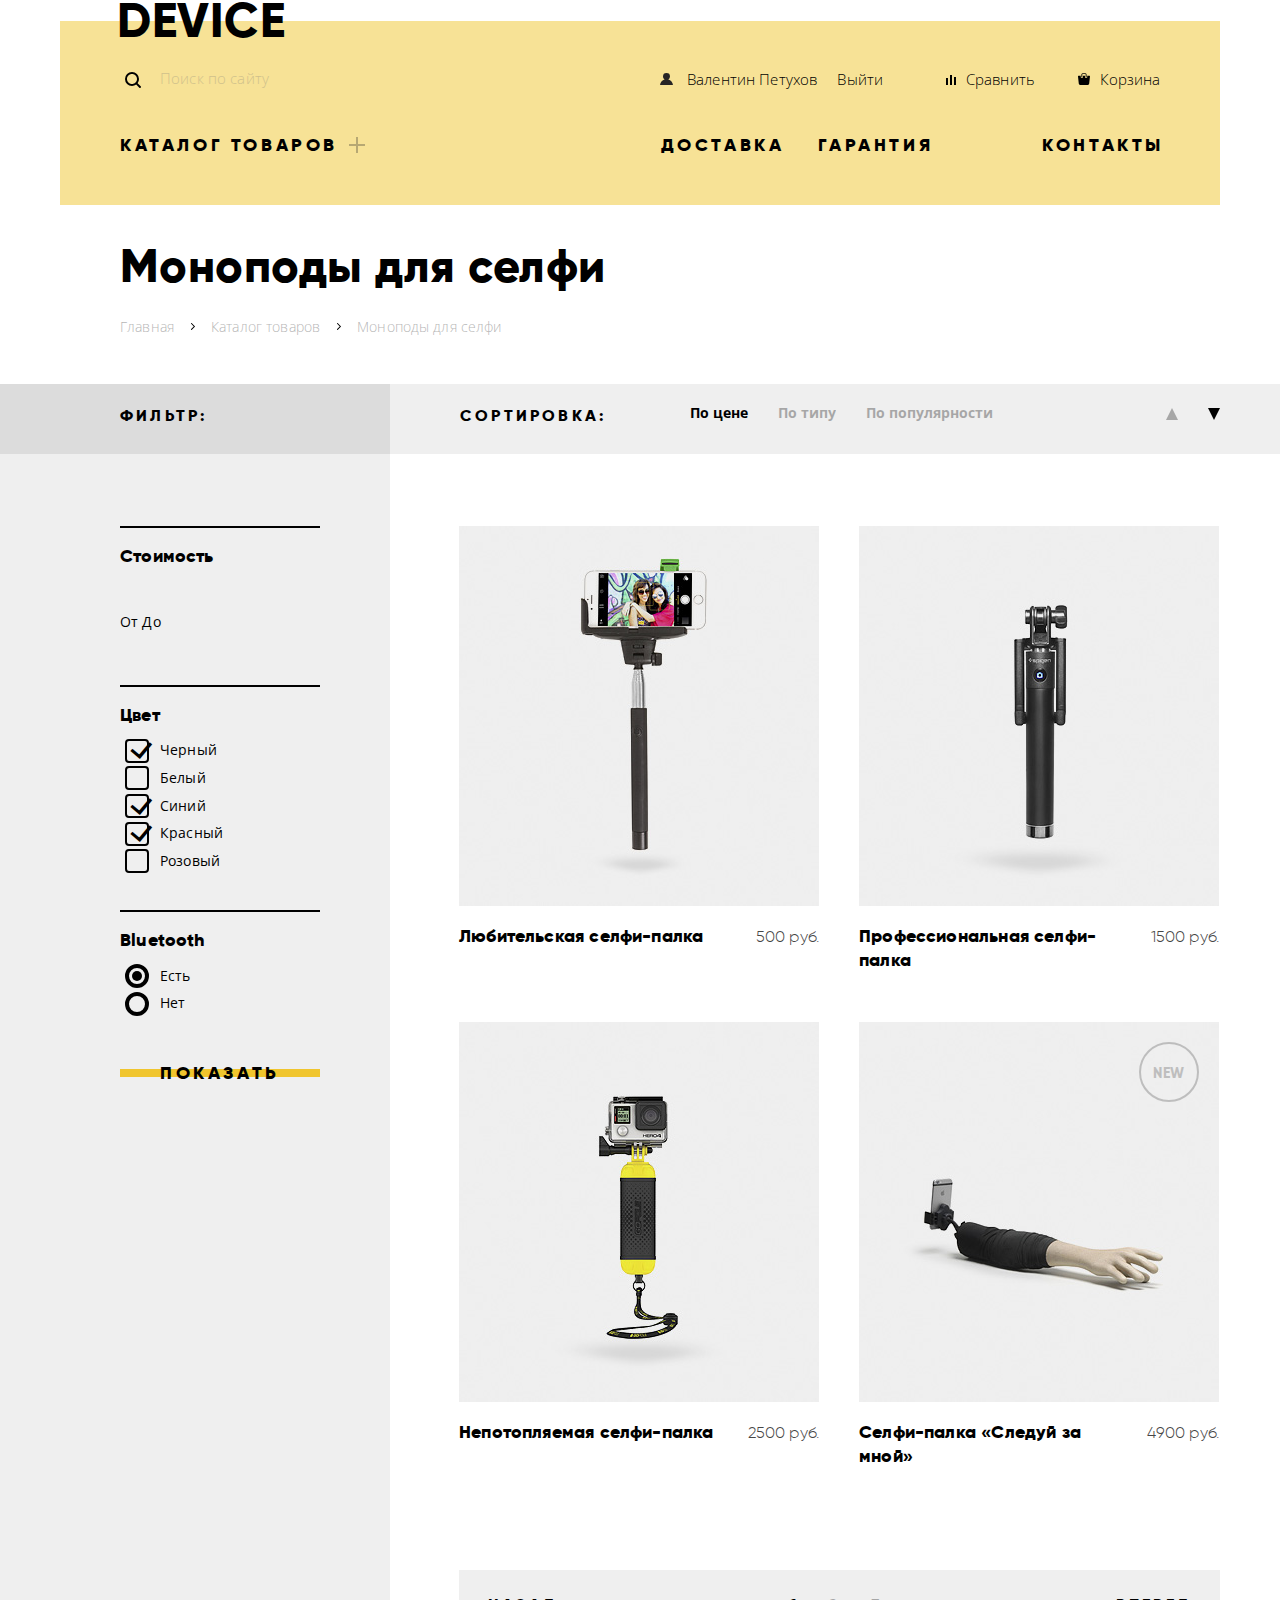
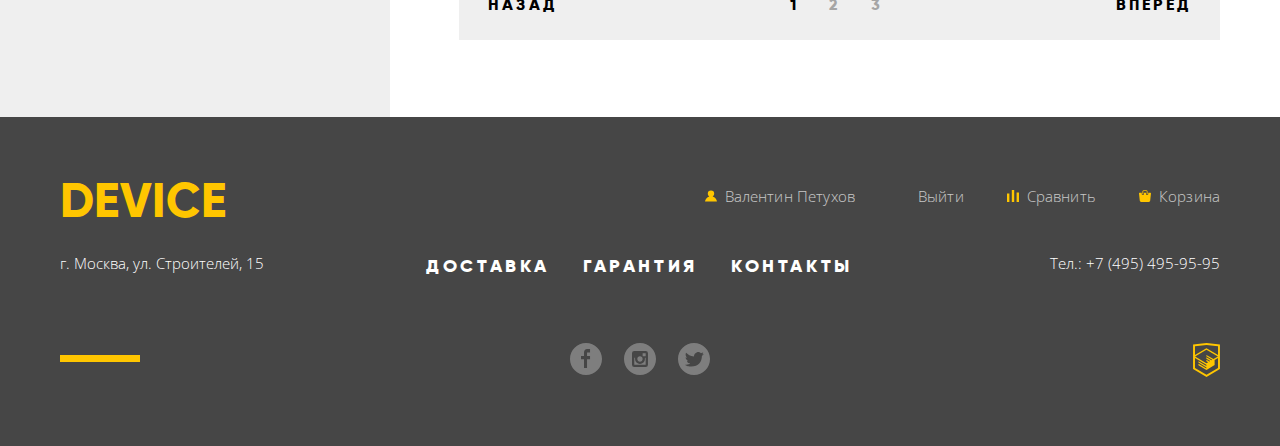
==== commit 97c8ac61: "исправления" ====
--- a/catalog.html
+++ b/catalog.html
@@ -3,13 +3,14 @@
   <head>
     <meta charset="utf-8">
     <title>HTML Academy: Девайс</title>
+	<link rel = 'stylesheet' href = 'css/normalize.css'>
 	<link rel = 'stylesheet' href = 'css/style.css'>
-	<link href = 'https://fonts.googleapis.com/css?family=Open+Sans:400,700&amp;subset=cyrillic' rel='stylesheet'>
+	<link href = "https://fonts.googleapis.com/css?family=Open+Sans:300,400" rel = "stylesheet">
   </head>
   <body>
 	<div class = 'wrapper'>
 	<header class = 'header'>
-		<a class = 'top-logo'>DEVICE</a>
+		<a class = 'top-logo' href = 'index.html'>DEVICE</a>
 		<div class = 'top-menu'>
 			<div class = 'user-navigation-top'>
 				
@@ -225,10 +226,18 @@
 	<div class = 'wrapper'>
 		<div class = 'user-navigation-bot'>
 			<a class = 'bot-logo'>DEVICE</a>
-			<a href = '#'>Валентин Петухов</a>
-			<a href = '#'>Выйти</a>
-			<a href = '#'>Сравнить</a>
-			<a href = '#'>Корзина</a>
+			<a href = '#' class = 'user-navigation-bot-link'>
+				<span class = 'user-navigation-bot-link'>Валентин Петухов</span>
+			</a>
+			<a href = '#' class = 'user-navigation-bot-link'>
+				<span class = 'user-navigation-bot-link'>Выйти</span>
+			</a>
+			<a href = '#' class = 'user-navigation-bot-link'>
+				<span class = 'user-navigation-bot-link'>Сравнить</span>
+			</a>
+			<a href = '#' class = 'user-navigation-bot-link'>
+				<span class = 'user-navigation-bot-link'>Корзина</span>
+			</a>
 		</div>
 		
 		<div class = 'footer-second-row'>
@@ -249,7 +258,7 @@
 				<li><a class = 'social-button' href = '#' aria-label = 'Ссылка на Инстаграм'></a></li>
 				<li><a class = 'social-button' href = '#' aria-label = 'Ссылка на Твиттер'></a></li>
 			</ul>
-			<a href = 'https://htmlacademy.ru/intensive/htmlcss' target = '_blank'  class = 'html-academy'><img src = 'img/logo-html.svg' alt = 'Интенсив HTML-Academy'></a>
+			<a href = 'https://htmlacademy.ru/intensive/htmlcss' target = '_blank'  class = 'html-academy'><img src = 'img/logo-html.svg' alt = 'Интенсив HTML-Academy' width = '27' height = '34'></a>
 		</div>
 	</div>
 	</footer>
--- a/css/style.css
+++ b/css/style.css
@@ -55,27 +55,18 @@
 }
 
 .header { 
-	padding: 0px 60px 0px 60px;
+	padding: 33px 60px 163px 60px;
 	max-width: 1200px;
 	position: relative;
-}
-
-.header::before{
-	content: '';
-	position: absolute;
 	background-color: #f7e296;
-	height: 177px;
-	width: 100%;
-	bottom: -50px;
-	left: 0;
-	z-index: -1;
+	margin-top: 21px;
 }
 
 .user-navigation-top {
 	display: flex;
 	justify-content: space-between;
 	align-items: center;
-	margin-bottom: 25px;
+	margin-bottom: 29px;
 }
 
 .search-form {
@@ -139,7 +130,8 @@
 }
 
 .user-navigation-top a:nth-child(2){
-	margin-left: 100px;
+	margin-left: 95px;
+	padding-left: 32px;
 }
 
 .user-navigation-top a:nth-child(3){
@@ -147,8 +139,14 @@
 }
 
 .user-navigation-top a:nth-last-child(2){
-	margin-right: 60px;
+	margin-right: 40px;
 	margin-left: auto;
+	padding-left: 25px;
+}
+
+.user-navigation-top a:last-child {
+	padding-left: 25px;
+	letter-spacing: 0em;
 }
 
 .user-navigation-top a:nth-child(2)::before{
@@ -157,8 +155,8 @@
 	background-image: url('../img/user.svg');
 	background-repeat: no-repeat;
 	height: 12px;
-	width: 12px;
-	left: -20px;
+	width: 13px;
+	left: 5px;
 	top: 50%;
 	transform: translateY(-50%);
 }
@@ -170,7 +168,7 @@
 	background-repeat: no-repeat;
 	height: 12px;
 	width: 12px;
-	left: -20px;
+	left: 3px;
 	top: 50%;
 	transform: translateY(-50%);
 }
@@ -182,8 +180,8 @@
 	background-repeat: no-repeat;
 	height: 12px;
 	width: 12px;
-	left: -20px;
-	top: 50%;
+	left: 5px;
+	top: 55%;
 	transform: translateY(-50%);
 }
 
@@ -198,14 +196,16 @@
 }
 
 .site-navigation-top > li:nth-last-child(1) {
+	text-align: right;
+	margin-right: -4px;
 }
 
 .site-navigation-top > li:nth-last-child(2) {
-	 margin-right: 125px; 
+	 margin-right: 109px; 
 }
 
 .site-navigation-top > li:nth-last-child(3) {
-	 margin-right: 33px; 
+	 margin-right: 34px; 
 	 margin-left: auto;
 }
 
@@ -232,6 +232,8 @@
 	background-color: #f7e296;
 	left: -60px;
 	padding-left: 60px;
+	padding-bottom: 35px;
+	padding-top: 0px;
 } 
 
 .catalog-menu-parent:hover ~ .hover-catalog,
@@ -245,6 +247,7 @@
 	min-width: 240px;
 	display: inline-block;
 	vertical-align: middle;
+	padding-right: 27px;
 }
 
 .catalog-menu-parent::before{
@@ -264,9 +267,9 @@
 	display: flex; 
 	flex-flow: column; 
 	align-items: flex-start; 
+	justify-content: flex-start;
 	margin-right: 20px;
 	width: 200px;
-	height: 170px;
 	margin: 0;
 	padding: 0;
 	list-style-type: none;
@@ -286,7 +289,12 @@
 	font-family: "Gilroy", Arial, sans-serif;
 	font-weight: bold;
 	line-height: 48px;
-	letter-spacing: 0.01em;
+	letter-spacing: 0.015em;
+	position: absolute;
+	top: -24px;
+	left: 57px;
+	z-index: 5;
+	color: black;
 }
 
 .user-navigation-top * {
@@ -296,6 +304,7 @@
 	letter-spacing: 0.01em;
 	line-height: 30px;
 	color: black;
+	font-weight: 300;
 }
 
 .site-navigation-top a {
@@ -309,7 +318,7 @@
 }
 
 .hover-catalog a {
-	letter-spacing: 0.01em;
+	letter-spacing: 0em;
 	font-size: 15px;
 	font-family: "Open Sans", Arial, sans-serif;
 	text-align: left;
@@ -323,7 +332,7 @@
 }
 
 .catalog-menu li:first-child {
-	margin-top: 30px;
+	margin-top: 20px;
 }
 
 .header a:hover {
@@ -334,20 +343,14 @@
 	opacity: 0.3;
 }
 
+main {
+	position: relative;
+	margin-top: -163px;
+}
+
 section.slide {
-	padding-top: 70px;
-	position: relative;
-}
-
-.slide::after {
-	content: '';
-	position: absolute;
-	width: 1160px;
-	background-color: #f7e296;;
-	z-index: -10;
-	height: 170px;
-	top: 0;
-	left: 20px;
+	padding-top: 45px;
+	position: relative;
 }
 
 .slide-wrapper-out{
@@ -374,22 +377,22 @@
 .slide-control {
 	display: flex;
 	justify-content: space-between;
-	width: 80px;
-	position: absolute;
-	bottom: 130px;
-	right: 150px;
+	width: 85px;
+	position: absolute;
+	bottom: 155px;
+	right: 80px;
 }
 
 .slide-control label {
     display: inline-block;
 	vertical-align: middle;
-    width: 12px;
-    height: 12px;
-    margin: 0 3px;
+    width: 10px;
+    height: 10px;
+    margin: 0 5px;
     background-color: ;
-    border: 2px solid white;
+    border: 3px solid white;
     border-radius: 50%;
-    box-shadow: 0px 0px 0px 2px black;
+    box-shadow: 0px 0px 0px 1px black;
     transition: background-color 0.2s;
     cursor: pointer;
 	position: relative;
@@ -432,7 +435,9 @@
 	display: flex; 
 	flex-flow: column; 
 	padding-right: 20px;
+	padding-left: 53px;
 	justify-content: space-between;
+	padding-top: 20px;
 }
 
 .slide-content {
@@ -451,8 +456,8 @@
 	background-color: white;
 	height: 7px;
 	width: 100px;
-	top: 20px;
-	left: 50%;
+	top: 44px;
+	left: 600px;
 	z-index: -1;
 }
 
@@ -464,8 +469,8 @@
 	letter-spacing: 0.01em;
 	position: absolute;
 	color: white;
-	top: -40px;
-	right: 50px;
+	top: -24px;
+	right: 47px;
 	z-index: -1;
 }
 
@@ -481,23 +486,33 @@
 	content: '03';
 }
 
-.slide-content > * {
-	width: 50%;
+.slide-img {
+	width: 47%;
+}
+
+.slide-about {
+	width: 53%;
+}
+
+.slide-img {
+	display: flex;
+	align-items: center;
 }
 
 .slide-img  > * {
 	margin-left: auto;
 	margin-right: auto;
-	display: block;
 }
 
 .slider .interactive {
 	width: 220px;
 	align-self: flex-start;
+	margin-top: auto;
+	margin-bottom: 45px;
 }
 
 .slider-table { 
-	margin-bottom: 0px;
+	margin-bottom: 14px;
 }
 
 .slider-table tbody {
@@ -526,10 +541,14 @@
 .slide-about p {
 	font-size: 15px;
 	font-family: "Open Sans", Arial, sans-serif;
-	color: #a0a0a0;
+	color: black;
 	line-height: 30px;
 	text-align: left;
 	letter-spacing: 0.01em;
+	margin: 0;
+	margin-top: 18px;
+	padding-right: 30px;
+	font-weight: 300;
 }
 
 .slide-content td {
@@ -556,7 +575,7 @@
 	list-style-type: none;
 	display: flex;
 	justify-content: space-between;
-	margin-top: 95px;
+	margin-top: 100px;
 }
 
 .popular-img {
@@ -582,7 +601,7 @@
 	text-align: left;
 	line-height: 24px;
 	letter-spacing: 0.01em;
-	margin-top: 38px;
+	margin-top: 32px;
 	color: black;
 }
 
@@ -605,7 +624,7 @@
 	content: '';
 	position: absolute;
 	background-color: white;
-	height: 120px;
+	height: 180px;
 	width: 100%;
 	top: 0;
 	left: 0;
@@ -667,13 +686,14 @@
 	width: 284px; 
 	align-items: flex-start;
 	margin-top: 80px;
+	padding-top: 60px;
 	margin-bottom: 72px;
 	border-right: 7px solid rgba(0, 0, 0, 1.00);
 	z-index: 2;
 }
 
 .service-menu-control label {
-	min-width: 160px; 
+	width: 160px; 
 	max-width: 100%;
 	text-align: center; 
 	margin-bottom: 24px
@@ -684,26 +704,26 @@
 }
 
 .service-content {
-	padding-left: 120px;
+	padding-left: 116px;
 	position: relative;
 }
 
 .service-content h2 {
-	margin-top: 89px;
+	margin-top: 155px;
 	font-size: 47px;
 	font-family: "Gilroy", Arial, sans-serif;
 	font-weight: bold;
-	margin-bottom: 25px;
-	letter-spacing: 0.01em;
+	margin-bottom: 30px;
+	letter-spacing: 0.02em;
 	line-height: 47px;
 }
 
 .service-content p {
-	margin-bottom: 70px;
+	margin-bottom: 118px;
+	color: black;
 	margin-top: 0px;
 	font-size: 15px;
 	font-family: "Open Sans", Arial, sans-serif;
-	color: #a0a0a0;
 	line-height: 30px;
 	max-width: 440px;
 	letter-spacing: 0.01em;
@@ -717,8 +737,8 @@
 	width: 200px;
 	height: 200px;
 	z-index: 10;
-	right: 0px;
-	top: 105px;
+	right: -13px;
+	top: 165px;
 }
 
 .service-content:nth-child(2)::before {
@@ -752,7 +772,7 @@
 	display: flex; 
 	justify-content: space-between;
 	padding-top: 94px;
-	margin-bottom: 93px;
+	margin-bottom: 89px;
 }
 
 .brand-link:not(:hover) img{
@@ -775,11 +795,7 @@
 .more-info {
 	display: flex; 
 	justify-content: space-between;
-	margin-bottom: 95px;
-}
-
-.more-info  > *{
-	width: 50%;
+	margin-bottom: 82px;
 }
 
 .more-info h2 {
@@ -788,6 +804,7 @@
 	font-weight: bold;
 	letter-spacing: 0.01em;
 	line-height: 48px;
+	margin: 52px 0 42px 0;
 }
 
 .more-info  > *::before {
@@ -795,7 +812,7 @@
 	position: absolute;
 	background-color: black;
 	height: 7px;
-	width: 100px;
+	width: 80px;
 	top: 0px;
 	left: 0px;
 	z-index: -1;
@@ -813,45 +830,54 @@
 	flex-flow: column; 
 	justify-content: space-between;
 	position: relative;
-	width: 48.2%; 
+	width: 48.3%; 
 }
 
 .about-us p {
 	font-size: 15px;
 	font-family: "Open Sans", Arial, sans-serif;
-	color: #a0a0a0;
+	color: black;
 	line-height: 30px;
-	max-width: 493px;
-	letter-spacing: 0;
+	max-width: 485px;
+	letter-spacing: 0.01em;
+	font-weight: 300;
+	margin: 0;
+	margin-bottom: 15px;
 }
 
 .contacts p {
 	font-size: 15px;
 	font-family: "Open Sans", Arial, sans-serif;
-	color: #a0a0a0;
+	color: black;
 	line-height: 30px;
 	max-width: 550px;
-	letter-spacing: 0;
+	letter-spacing: 0.01em;
+	font-weight: 300;
+	margin: 0;
+	margin-bottom: 10px;
 }
 
 .transport-comp {
-	list-style: disc outside none;
+	list-style: circle outside none;
 	font-size: 16px;
 	line-height: 40px;
 	font-family: "Gilroy", Arial, sans-serif;
 	font-weight: bold;
-	margin-left: 35px;
+	margin: 0;
+	margin-left: 0;
+	margin-top: 52px;
 	letter-spacing: 0;
+	padding-left: 35px;
 }
 
 .more-info.wrapper a:last-child {
-	margin-top: 85px;
+	margin-top: 52px;
 	align-self: flex-start;
 }
 
 .footer {
 	background-color: #464646;
-	padding-top: 65px;
+	padding-top: 55px;
 }
 
 .footer .wrapper {
@@ -863,17 +889,17 @@
 	position: absolute;
 	background-color: #ffc600;
 	height: 7px;
-	width: 100px;
-	bottom: 79px;
+	width: 80px;
+	bottom: 84px;
 	left: 20px;
 	z-index: 1;
 }
 
-.footer a:hover {
+.footer a:not(.user-navigation-bot-link):hover {
 	opacity: 0.6;
 }
 
-.footer a:active {
+.footer a:not(.user-navigation-bot-link):active {
 	opacity: 0.3;
 }
 
@@ -884,8 +910,9 @@
 
 .user-navigation-bot a:nth-child(n+2) {
 	margin-top: 15px;
-	margin-right: 60px;
-	position: relative;
+	margin-right: 43px;
+	position: relative;
+	padding-left: 20px;
 }
 
 .user-navigation-bot a:nth-child(1){
@@ -914,7 +941,7 @@
 	background-size: 12px 12px;
 	height: 12px;
 	width: 12px;
-	left: -20px;
+	left: 0px;
 	top: 50%;
 	transform: translateY(-50%);
 }
@@ -927,7 +954,7 @@
 	background-size: 12px 12px;
 	height: 12px;
 	width: 12px;
-	left: -20px;
+	left: 0px;
 	top: 50%;
 	transform: translateY(-50%);
 }
@@ -940,7 +967,7 @@
 	background-size: 12px 12px;
 	height: 12px;
 	width: 12px;
-	left: -20px;
+	left: 0px;
 	top: 50%;
 	transform: translateY(-50%);
 }
@@ -951,14 +978,30 @@
 }
 
 .user-navigation-bot a:not(:first-child) {
+	font-weight: 300;
+}
+
+.user-navigation-bot-link:not(:first-child) span{
 	opacity: 0.7;
 }
 
-.user-navigation-bot a:not(:first-child):hover {
+.user-navigation-bot-link:not(:first-child)::before {
 	opacity: 1;
 }
 
-.user-navigation-bot a:not(:first-child):active {
+.user-navigation-bot-link:not(:first-child):hover span{
+	opacity: 1;
+}
+
+.user-navigation-bot-link:not(:first-child):hover::before {
+	opacity: 0.6;
+}
+
+.user-navigation-bot-link:not(:first-child):active span {
+	opacity: 0.3;
+}
+
+.user-navigation-bot-link:not(:first-child):active::before {
 	opacity: 0.3;
 }
 
@@ -980,6 +1023,9 @@
 	font-family: "Open Sans", Arial, sans-serif;
 	letter-spacing: 0;
 	line-height: 30px;
+	margin-top: 18px;
+	margin-bottom: 0px;
+	font-weight: 300;
 }
 
 .site-navigation-bot {
@@ -988,7 +1034,7 @@
 	list-style-type: none;
 	display: flex; 
 	justify-content: center;
-	align-items: center;
+	align-items: flex-end;
 }
 .site-navigation-bot a{
 	font-size: 18px;
@@ -1001,14 +1047,14 @@
 }
 
 .site-navigation-bot li {
-	margin: 0 17px;
+	margin: 0 17px 0 16px;
 }
 
 .footer-third-row {
 	display: flex; 
 	justify-content: space-between;
 	padding-bottom: 66px;
-	margin-top: 61px;
+	margin-top: 65px;
 }
 
 .social{
@@ -1021,7 +1067,7 @@
 }
 
 .social-button {
-	margin: 0 24px;
+	margin: 0 27px;
 	position: relative;
 }
 
@@ -1082,7 +1128,7 @@
 }
 
 .user-navigation-bot a{
-	color: #d3d3d3;
+	color: white;
 }
 
 a.bot-logo {
@@ -1127,10 +1173,6 @@
 
 .more-info .interactive {
 	width: 260px;
-}
-
-.more-info .interactive::before {
-	width: 270px;
 }
 
 .interactive:hover::before  {
@@ -1255,12 +1297,17 @@
 	opacity: 0.3;
 }
 
+.overview {
+	background-color: white;
+	margin-top: 48px;
+}
+
 .catalog-name {
 	font-size: 47px;
 	font-family: "Gilroy", Arial, sans-serif;
 	font-weight: bold;
-	margin-bottom: 35px;
-	margin-top: 100px;
+	margin-bottom: 25px;
+	margin-top: 37px;
 	display: inline-block;
 	vertical-align: middle;
 	margin-left: 60px;
@@ -1273,11 +1320,12 @@
 	padding: 0;
 	list-style-type: none;
 	display: flex;
-	margin-bottom: 50px;
+	margin-bottom: 45px;
+	font-weight: 300;
 }
 
 .breadcrumbs-item {
-	margin-left: 40px;
+	margin-left: 37px;
 	position: relative;
 }
 
@@ -1316,7 +1364,7 @@
 
 .filter-and-sort {
 	display: flex;
-	height: 70px;
+	min-height: 70px;
 }
 
 .background-left-top {
@@ -1335,7 +1383,7 @@
 
 .filter-name {
 	text-align: left;
-	min-width: 330px;
+	width: 330px;
 	margin-bottom: 0px;
 	margin-top: 0px;
 	padding-top: 20px;
@@ -1345,7 +1393,7 @@
 
 .sort-name {
 	text-align: left;
-	min-width: 200px;
+	width: 200px;
 	margin-bottom: 0px;
 	margin-top: 0px;
 	font-size: 16px;
@@ -1357,7 +1405,7 @@
 }
 
 .sort {
-	min-width: 830px;
+	width: 830px;
 	display: flex;
 	padding-top: 20px;
 	padding-left: 70px;	
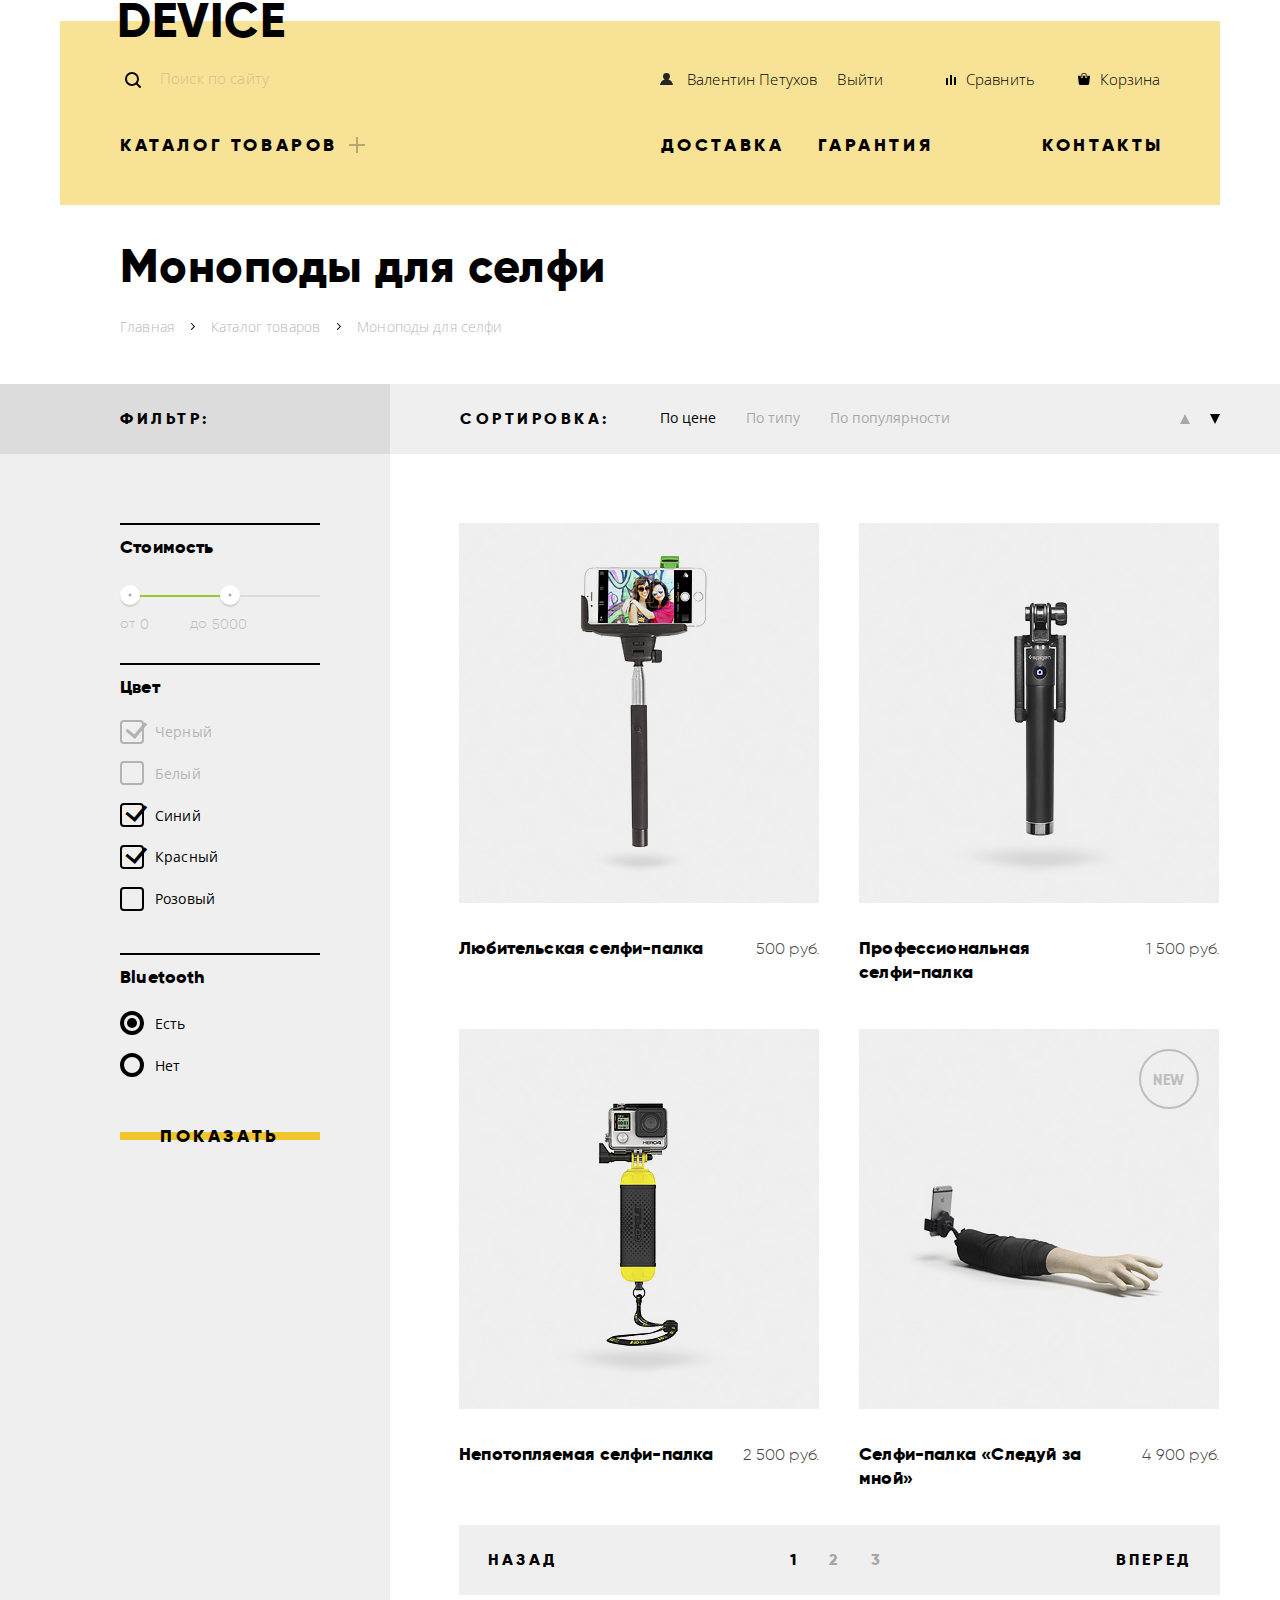
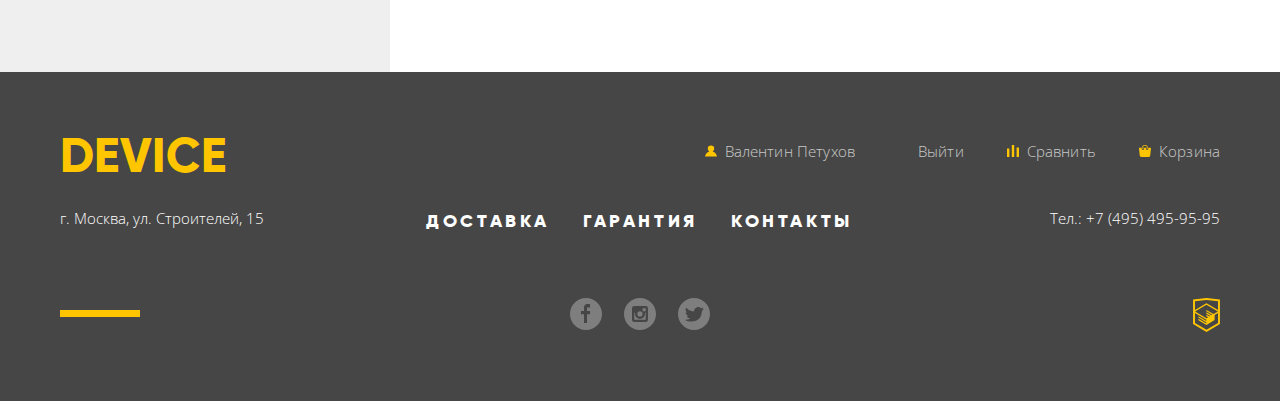
==== commit 66b08b01: "Предфинальная версия" ====
--- a/catalog.html
+++ b/catalog.html
@@ -87,40 +87,62 @@
 			
 			<div class = 'filter-and-goods'>
 				<div class = 'background-left-bot'>
-					<form class = 'catalog-form' action = '#' method = 'get' oninput = 'range_1_amount.value=range_l.value; range_2_amount.value=range_2.value'>
-						
+					<form class = 'catalog-form' action = '#' method = 'get'>
 						<fieldset class = 'price'>
 							<h4>Стоимость</h4>
-							<input type = 'range' id = 'range-l' name = 'range_l' min = '1' max = '10' step = '1' value = '0'>
-							<br>
-							<input type = 'range' id = 'range-2' name = 'range_2' min = '1' max = '10' step = '1' value = '5'>
-							<p>
-							<label for = 'range-1'>От <output name = 'range_1_amount'></output></label>
-							<label for = 'range-2'>До <output name = 'range_2_amount'></output></label>
-							</p>
+							<div class = 'range-filter'>
+								<div class = 'range-controls'>
+									<div class = 'scale'>
+										<div class = 'bar'></div>
+									</div>
+									<div class = 'toggle toggle-min'>
+										<label class = 'min-price'>от <input name = 'min-price' type = 'text' value = '0'></label>
+									</div>
+									<div class = 'toggle toggle-max'>
+										<label class = 'max-price'>до <input name = 'max-price' type = 'text' value = '5000'></label>
+									</div>
+								</div>
+								<div class = 'price-controls'>
+								</div>
+							</div>
 						</fieldset>
 						<fieldset class = 'color'>
 							<h4>Цвет</h4>
 							<ul class = 'color-list'>
 								<li>
-									<input type = 'checkbox' name = 'color' id = 'color-black' class = 'form-checkbox' checked>
-									<label for = 'color-black' class = 'form-checkbox-label'>Черный</label>
-								</li>
-								<li>
-									<input type = 'checkbox' name = 'color' id = 'color-white' class = 'form-checkbox'>
-									<label for = 'color-white' class = 'form-checkbox-label'>Белый</label>
-								</li>
-								<li>
-									<input type = 'checkbox' name = 'color' id = 'color-blue' class = 'form-checkbox' checked>
-									<label for = 'color-blue' class = 'form-checkbox-label'>Синий</label>
-								</li>
-								<li>
-									<input type = 'checkbox' name = 'color' id = 'color-red' class = 'form-checkbox' checked>
-									<label for = 'color-red' class = 'form-checkbox-label'>Красный</label>
-								</li>
-								<li>
-									<input type = 'checkbox' name = 'color' id = 'color-pink' class = 'form-checkbox'>
-									<label for = 'color-pink' class = 'form-checkbox-label'>Розовый</label>
+									<label class = 'form-checkbox-label'>
+										<input type = 'checkbox' name = 'color' id = 'color-black' class = 'form-checkbox visually-hidden' checked disabled>
+										<span class = 'form-checkbox-indicator'></span>
+										<span class = 'form-checkbox-text'>Черный</span>
+									</label>
+								</li>
+								<li>
+									<label class = 'form-checkbox-label'>
+										<input type = 'checkbox' name = 'color' id = 'color-white' class = 'form-checkbox visually-hidden' disabled>
+										<span class = 'form-checkbox-indicator'></span>
+										<span class = 'form-checkbox-text'>Белый</span>
+									</label>
+								</li>
+								<li>
+									<label class = 'form-checkbox-label'>
+										<input type = 'checkbox' name = 'color' id = 'color-blue' class = 'form-checkbox visually-hidden' checked>
+										<span class = 'form-checkbox-indicator'></span>
+										<span class = 'form-checkbox-text'>Синий</span>
+									</label>
+								</li>
+								<li>
+									<label class = 'form-checkbox-label'>
+										<input type = 'checkbox' name = 'color' id = 'color-red' class = 'form-checkbox visually-hidden' checked>
+										<span class = 'form-checkbox-indicator'></span>
+										<span class = 'form-checkbox-text'>Красный</span>
+									</label>
+								</li>
+								<li>
+									<label class = 'form-checkbox-label'>
+										<input type = 'checkbox' name = 'color' id = 'color-pink' class = 'form-checkbox visually-hidden'>
+										<span class = 'form-checkbox-indicator'></span>
+										<span class = 'form-checkbox-text'>Розовый</span>
+									</label>
 								</li>
 							</ul>		
 						</fieldset>
@@ -128,12 +150,18 @@
 							<h4>Bluetooth</h4>
 							<ul class = 'bluetooth-list'>
 								<li>
-								<input type = "radio" id = 'bluetooth-y' name = "bluetooth" value = "y" checked class = 'form-radio'> 
-								<label for = 'bluetooth-y' class = 'form-radio-label'>Есть</label>
-								</li>
-								<li>
-								<input type = "radio" id = 'bluetooth-n' name = "bluetooth" value = "n" class = 'form-radio'> 
-								<label for = 'bluetooth-n' class = 'form-radio-label'>Нет</label>
+									<label class = 'form-radio-label'>
+										<input type = "radio" id = 'bluetooth-y' name = "bluetooth" value = "y" checked class = 'form-radio visually-hidden'>
+										<span class = 'form-radio-indicator'></span>
+										<span class = 'form-radio-text'>Есть</span>
+									</label>
+								</li>
+								<li>
+									<label class = 'form-radio-label'>
+										<input type = "radio" id = 'bluetooth-n' name = "bluetooth" value = "n" class = 'form-radio visually-hidden'>
+										<span class = 'form-radio-indicator fri-n'></span>
+										<span class = 'form-radio-text'>Нет</span>
+									</label>
 								</li>
 							</ul>
 						</fieldset>
@@ -168,8 +196,8 @@
 									</div>
 								
 									<figcaption class = 'goods-menu-caption'>
-										<a href = '#'>Профессиональная селфи-палка</a>
-										<p class = 'price-value'>1500 руб.</p>
+										<a href = '#'>Профессиональная<br> селфи-палка</a>
+										<p class = 'price-value'>1 500 руб.</p>
 									</figcaption>
 								</figure>
 							</li>
@@ -183,7 +211,7 @@
 								
 									<figcaption class = 'goods-menu-caption'>
 										<a href = '#'>Непотопляемая селфи-палка</a>
-										<p class = 'price-value'>2500 руб.</p>
+										<p class = 'price-value'>2 500 руб.</p>
 									</figcaption>
 								</figure>
 							</li>
@@ -197,7 +225,7 @@
 								
 									<figcaption class = 'goods-menu-caption'>
 										<a href = '#'>Селфи-палка «Следуй за мной»</a>
-										<p class = 'price-value'>4900 руб.</p>
+										<p class = 'price-value'>4 900 руб.</p>
 									</figcaption>
 								</figure>
 							</li>
@@ -225,7 +253,7 @@
 	<footer class = 'footer'>
 	<div class = 'wrapper'>
 		<div class = 'user-navigation-bot'>
-			<a class = 'bot-logo'>DEVICE</a>
+			<a class = 'bot-logo' href = 'index.html'>DEVICE</a>
 			<a href = '#' class = 'user-navigation-bot-link'>
 				<span class = 'user-navigation-bot-link'>Валентин Петухов</span>
 			</a>
--- a/css/style.css
+++ b/css/style.css
@@ -65,6 +65,7 @@
 .user-navigation-top {
 	display: flex;
 	justify-content: space-between;
+	flex-wrap: wrap;
 	align-items: center;
 	margin-bottom: 29px;
 }
@@ -345,10 +346,10 @@
 
 main {
 	position: relative;
+}
+
+section.slide {
 	margin-top: -163px;
-}
-
-section.slide {
 	padding-top: 45px;
 	position: relative;
 }
@@ -505,10 +506,11 @@
 }
 
 .slider .interactive {
-	width: 220px;
+	min-width: 220px;
+	max-width: 70%;
 	align-self: flex-start;
 	margin-top: auto;
-	margin-bottom: 45px;
+	margin-bottom: 48px;
 }
 
 .slider-table { 
@@ -522,10 +524,23 @@
 	flex-grow: 1
 }
 
+.slider-table tr {
+	display:flex;
+}
+
 .slider-table td,
 .slider-table th { 
 	min-width: 150px; 
 	padding: 0;
+}
+
+.slider-table td:nth-child(2),
+.slider-table th:nth-child(2){
+	padding-left: 7px;
+}
+
+.slider-table td {
+	padding-bottom: 5px;
 }
 
 .slide-about .tagline {
@@ -565,7 +580,7 @@
 	color: black;
 	line-height: 20px;
 	text-align: left;
-	font-weight: normal;
+	font-weight: 300;
 	letter-spacing: 0.01em;
 }
 
@@ -613,6 +628,40 @@
 .popular-img:active .popular-img-caption
 {
 	opacity: 0.3;
+}
+
+.popular-item:nth-child(1) img{
+	width: 97px;
+	height: auto;
+}
+
+.popular-item:nth-child(2) img{
+	width: 86px;
+	height: auto;
+	margin-top: 37px;
+}
+
+.popular-item:nth-child(3) img{
+	width: 71px;
+	height: auto;
+	margin-left: 10px;
+}
+
+.popular-item:nth-child(4) img{
+	width: 107px;
+	height: auto;
+	margin-left: 3px;
+}
+
+.popular-item:nth-child(5) img{
+	width: 56px;
+	height: auto;
+	margin-left: 5px;
+}
+
+.popular-item:nth-child(6) img{
+	width: 132px;
+	height: auto;
 }
 
 .service {
@@ -687,7 +736,7 @@
 	align-items: flex-start;
 	margin-top: 80px;
 	padding-top: 60px;
-	margin-bottom: 72px;
+	margin-bottom: 68px;
 	border-right: 7px solid rgba(0, 0, 0, 1.00);
 	z-index: 2;
 }
@@ -719,7 +768,7 @@
 }
 
 .service-content p {
-	margin-bottom: 118px;
+	margin-bottom: 146px;
 	color: black;
 	margin-top: 0px;
 	font-size: 15px;
@@ -727,6 +776,7 @@
 	line-height: 30px;
 	max-width: 440px;
 	letter-spacing: 0.01em;
+	font-weight: 300;
 }
 
 .service-content:nth-child(1)::before {
@@ -749,8 +799,8 @@
 	width: 200px;
 	height: 200px;
 	z-index: 10;
-	right: 0px;
-	top: 80px;
+	right: -13px;
+	top: 140px;
 }
 
 .service-content:nth-child(3)::before {
@@ -761,8 +811,8 @@
 	width: 200px;
 	height: 200px;
 	z-index: 10;
-	right: 0px;
-	top: 80px;
+	right: -13px;
+	top: 140px;
 }
 
 .brand-list {
@@ -772,30 +822,60 @@
 	display: flex; 
 	justify-content: space-between;
 	padding-top: 94px;
-	margin-bottom: 89px;
-}
-
-.brand-link:not(:hover) img{
-	 /* Firefox 10+, Firefox on Android */
-	filter: url("data:image/svg+xml;utf8,<svg xmlns=\'http://www.w3.org/2000/svg\'><filter id=\'grayscale\'><feColorMatrix type=\'saturate\' values=\'0\'/></filter></svg>#grayscale");
-	
-	/* IE 6-9 */
-	filter: gray;
-
-	/* Chrome 19+, Safari 6+, Safari 6+ iOS */
-	-webkit-filter: grayscale(100%);
-	-moz-filter: grayscale(100%);
-	-ms-filter:grayscale(100%);
-	opacity: 0.2;
-    filter: alpha(opacity=20); /* For IE8 and earlier */
-	filter: grayscale(100%); /* Current draft standard */
-	
+	margin-bottom: 95px;
+}
+
+.brand-logo {
+	display: block;
+	height: 100px;
+	width: 260px;
+	position: relative;
+}
+
+.brand-logo:nth-child(1)::before {
+	background-image: url('../img/logo-1-grey.jpg');
+	height: 100px;
+	width: 260px;
+	position: absolute;
+	z-index: 10;
+	content: '';
+}
+
+.brand-logo:nth-child(2)::before {
+	background-image: url('../img/logo-2-grey.jpg');
+	height: 100px;
+	width: 260px;
+	position: absolute;
+	z-index: 10;
+	content: '';
+}
+
+.brand-logo:nth-child(3)::before {
+	background-image: url('../img/logo-3-grey.jpg');
+	height: 100px;
+	width: 260px;
+	position: absolute;
+	z-index: 10;
+	content: '';
+}
+
+.brand-logo:nth-child(4)::before {
+	background-image: url('../img/logo-4-grey.jpg');
+	height: 100px;
+	width: 260px;
+	position: absolute;
+	z-index: 10;
+	content: '';
+}
+
+.brand-logo:hover::before {
+	z-index: -1;
 }
 
 .more-info {
 	display: flex; 
 	justify-content: space-between;
-	margin-bottom: 82px;
+	margin-bottom: 81px;
 }
 
 .more-info h2 {
@@ -838,8 +918,8 @@
 	font-family: "Open Sans", Arial, sans-serif;
 	color: black;
 	line-height: 30px;
-	max-width: 485px;
-	letter-spacing: 0.01em;
+	max-width: 478px;
+	letter-spacing: 0em;
 	font-weight: 300;
 	margin: 0;
 	margin-bottom: 15px;
@@ -851,14 +931,15 @@
 	color: black;
 	line-height: 30px;
 	max-width: 550px;
-	letter-spacing: 0.01em;
+	letter-spacing: 0em;
 	font-weight: 300;
 	margin: 0;
 	margin-bottom: 10px;
+	margin-top: -21px;
 }
 
 .transport-comp {
-	list-style: circle outside none;
+	list-style: none;
 	font-size: 16px;
 	line-height: 40px;
 	font-family: "Gilroy", Arial, sans-serif;
@@ -870,12 +951,28 @@
 	padding-left: 35px;
 }
 
+.transport-comp li {
+	position: relative;
+}
+
+.transport-comp li::before {
+	content: '';
+	position: absolute;
+	left: -35px;
+	top: 17px;
+	border-radius: 50%;
+	height: 8px;
+	width: 8px;
+	border: 2px solid #e5e5e5;
+}
+
 .more-info.wrapper a:last-child {
 	margin-top: 52px;
 	align-self: flex-start;
 }
 
 .footer {
+	position: relative;
 	background-color: #464646;
 	padding-top: 55px;
 }
@@ -906,6 +1003,8 @@
 .user-navigation-bot {
 	display: flex;
 	align-items: flex-start;
+	flex-wrap: wrap;
+	justify-content: space-between;
 }
 
 .user-navigation-bot a:nth-child(n+2) {
@@ -932,7 +1031,7 @@
 	transform: translateY(-50%);
 }*/
 
-.user-navigation-bot a:nth-child(2)::before {
+.user-navigation-bot a:nth-child(2)::after {
 	content: '';
 	background-image: url('../img/user2.svg');
 	/*background-image: url('data:image/svg+xml;utf8,<svg xmlns="http://www.w3.org/2000/svg" version="1.1" width="13px" height="12px"><path d="M.032 12h12.937c-.163-2.643-2.074-4.837-4.671-5.543a3.47 3.47 0 0 0 1.687-2.972 3.485 3.485 0 0 0-6.97 0c0 1.264.68 2.361 1.688 2.972C2.106 7.163.194 9.357.032 12z" fill="#ffc600"/></svg>');*/
@@ -946,7 +1045,7 @@
 	transform: translateY(-50%);
 }
 
-.user-navigation-bot a:nth-last-child(1)::before{
+.user-navigation-bot a:nth-last-child(1)::after{
 	content: '';
 	position: absolute;
 	background-image: url('../img/cart2.svg');
@@ -959,7 +1058,7 @@
 	transform: translateY(-50%);
 }
 
-.user-navigation-bot a:nth-last-child(2)::before{
+.user-navigation-bot a:nth-last-child(2)::after{
 	content: '';
 	position: absolute;
 	background-image: url('../img/compare2.svg');
@@ -977,31 +1076,33 @@
 	margin-right: 0;
 }
 
-.user-navigation-bot a:not(:first-child) {
+.user-navigation-bot-link {
 	font-weight: 300;
 }
 
-.user-navigation-bot-link:not(:first-child) span{
+.user-navigation-bot-link span{
 	opacity: 0.7;
 }
 
-.user-navigation-bot-link:not(:first-child)::before {
+.user-navigation-bot-link::after {
 	opacity: 1;
 }
 
-.user-navigation-bot-link:not(:first-child):hover span{
+.user-navigation-bot-link:hover span{
 	opacity: 1;
 }
 
-.user-navigation-bot-link:not(:first-child):hover::before {
+.user-navigation-bot-link:hover::after {
 	opacity: 0.6;
 }
 
-.user-navigation-bot-link:not(:first-child):active span {
+.user-navigation-bot-link:active span,
+.user-navigation-bot-link span:active  {
 	opacity: 0.3;
 }
 
-.user-navigation-bot-link:not(:first-child):active::before {
+.user-navigation-bot-link:active::after,
+.user-navigation-bot-link span:active ~ ::after {
 	opacity: 0.3;
 }
 
@@ -1079,11 +1180,8 @@
 	opacity: 0.6;
 }
 
-.social .social-button:active {
+.social a.social-button:active {
 	opacity: 0.1;
-}
-
-li:nth-child(1) .social-button{
 }
 
 li:nth-child(1) .social-button::before {
@@ -1095,6 +1193,7 @@
 	width: 32px;
 	height: 32px;
 	z-index: 10;
+	left: 0;
 }
 
 li:nth-child(2) .social-button::before {
@@ -1106,6 +1205,7 @@
 	width: 32px;
 	height: 32px;
 	z-index: 10;
+	left: 0;
 }
 
 li:nth-child(3) .social-button::before {
@@ -1117,10 +1217,20 @@
 	width: 32px;
 	height: 32px;
 	z-index: 10;
+	left: 0;
 }
 
 .html-academy {
 	text-align: right;
+}
+
+.html-academy:before {
+//IE No click hack by covering the element.
+	display:block;
+	position:absolute;
+	height:34px;
+	width:27px;
+	content:' ';
 }
 
 .phone {
@@ -1172,7 +1282,8 @@
 }
 
 .more-info .interactive {
-	width: 260px;
+	min-width: 260px;
+	max-width: 80%;
 }
 
 .interactive:hover::before  {
@@ -1180,19 +1291,24 @@
 }
 
 .interactive:active  {
-	/* opacity: 0.3; */
-    filter: alpha(opacity=30); /* For IE8 and earlier */
 	color: rgba(0, 0, 0, 0.3);
 }
 
 .modal-map {
 	margin-right: auto; 
 	margin-left:  auto;
-	width: 400px;
-	position: absolute;
-}
-
-.write-us {
+	width: 960px;
+	height: 560px;
+	position: absolute;
+	margin-left: -480px;
+}
+
+.modal-map img{
+	z-index: -1;
+	position: absolute;
+}
+
+.modal-write-us {
 	margin-right: auto; 
 	margin-left:  auto;
 	background-color: white;
@@ -1201,6 +1317,7 @@
 	box-shadow: 0 0 10px rgba(0,0,0,0.5);
 	padding: 100px;
 	position: relative;
+	margin-left: -480px;
 }
 
 .name-and-mail {
@@ -1226,7 +1343,7 @@
 	flex-grow: 1;
 }
 
-.write-us label {
+.modal-write-us label {
 	font-size: 18px;
 	font-family: "Gilroy", Arial, sans-serif;
 	font-weight: bold;
@@ -1234,8 +1351,8 @@
 	line-height: 24px;
 }
 
-.write-us input,
-.write-us textarea{
+.modal-write-us input,
+.modal-write-us textarea{
 	background-color: #f2f2f2;
 	border: 0;
 	flex-grow: 1;
@@ -1247,36 +1364,38 @@
 	font-weight: 700;
 }
 
-.write-us textarea {
+.modal-write-us textarea {
 	min-height: 156px;
 	resize: none;
 }
 
-.write-us input:valid {
+.modal-write-us input:valid {
 	background-color: #f2f2f2;
 }
 
-.write-us input:invalid {
+.modal-write-us input:invalid,
+.modal-write-us input.modal-invalid {
 	background-color: #f6dada;
 }
 
-.write-us input:hover,
-.write-us textarea:hover {
+.modal-write-us input:hover,
+.modal-write-us textarea:hover {
 	background-color: #eaeaea;
 }
 
-.write-us input:focus,
-.write-us textarea:focus{
+.modal-write-us input:focus,
+.modal-write-us textarea:focus{
 	background-color: white;
 	outline: 3px solid #f7e296;
 }
 
 
-.write-us .interactive {
-	width: 200px;
-}
-
-.close {
+.modal-write-us .interactive {
+	min-width: 200px;
+	max-width: 80%;
+}
+
+.modal-close {
 	background: 0;
 	position: absolute;
 	top: 10px;
@@ -1289,17 +1408,18 @@
 	outline: 0;
 }
 
-.close:hover {
+.modal-close:hover {
 	opacity: 1;
 }
 
-.close:active {
+.modal-close:active {
 	opacity: 0.3;
 }
 
 .overview {
 	background-color: white;
-	margin-top: 48px;
+	/*margin-top: 48px;*/
+	margin-top: -115px;
 }
 
 .catalog-name {
@@ -1372,6 +1492,7 @@
 	background-color: #dcdcdc;
 	display: flex;
 	justify-content: flex-end;
+	min-height: 70px;
 }
 
 .background-right-top  {
@@ -1379,6 +1500,7 @@
 	background-color: #efefef;
 	display: flex;
 	justify-content: flex-start;
+	min-height: 70px;
 }
 
 .filter-name {
@@ -1386,7 +1508,7 @@
 	width: 330px;
 	margin-bottom: 0px;
 	margin-top: 0px;
-	padding-top: 20px;
+	padding-top: 23px;
 	padding-left: 60px;
 	padding-right: 70px;
 }
@@ -1407,7 +1529,7 @@
 .sort {
 	width: 830px;
 	display: flex;
-	padding-top: 20px;
+	padding-top: 23px;
 	padding-left: 70px;	
 }
 
@@ -1420,8 +1542,13 @@
 	flex-grow: 1;
 }
 
-.sort-options-list > li {
+.sort-option {
 	margin-left: 30px;
+	padding-top: 2px;
+} 
+
+.sort-option:first-child {
+	margin-left: 0;
 }
 
 .sort-options-list > li:nth-last-child(2) {
@@ -1433,7 +1560,7 @@
 	font-family: "Open Sans", Arial, sans-serif;
 	color: black;
 	opacity: 0.3;
-	font-weight: 700;
+	font-weight: 400;
 	letter-spacing: 0;
 	line-height: 18px;
 }
@@ -1452,6 +1579,10 @@
 
 .sort-option {
 	display: flex;
+}
+
+.sort-option:last-child {
+	margin-left: 20px;
 }
 
 .sort-option:nth-last-child(1) a,
@@ -1463,9 +1594,9 @@
 	content: "";
     display: inline-block;
 	vertical-align: middle;
-    border: 12px solid black;
-    border-right-width: 6px;
-    border-left-width: 6px;
+    border: 10px solid black;
+    border-right-width: 5px;
+    border-left-width: 5px;
     border-right-color: transparent;
     border-left-color: transparent;
 	border-bottom-width: 0;
@@ -1475,9 +1606,9 @@
 	content: "";
     display: inline-block;
 	vertical-align: middle;
-    border: 12px solid black;
-    border-right-width: 6px;
-    border-left-width: 6px;
+    border: 10px solid black;
+    border-right-width: 5px;
+    border-left-width: 5px;
     border-right-color: transparent;
     border-left-color: transparent;
 	border-top-width: 0;
@@ -1506,22 +1637,30 @@
 
 .catalog-form .interactive {
 	width: 100%;
+	max-width: 200px;
 }
 
 fieldset.price {
-	margin-top: 72px;
+	margin-top: 69px;
+	margin-bottom: 51px;
 }
 
 .color-list {
 	margin: 0;
 	padding: 0;
 	list-style-type: none;
+	
+}
+
+fieldset.bluetooth {
+	margin-top: 45px;
 }
 
 .bluetooth-list {
 	margin: 0;
 	padding: 0;
 	list-style-type: none;
+	margin-top: 27px;
 }
 
 .background-left-bot {
@@ -1548,7 +1687,7 @@
 	padding: 0;
 	list-style-type: none;
 	display: flex;
-	margin: 72px 0px 52px 69px;
+	margin: 59px 0px 0px 69px;
 	flex-wrap: wrap;
 	max-width: 760px;
 	justify-content: space-between;
@@ -1556,6 +1695,7 @@
 
 .goods-item {
 	max-width: 360px;
+	margin-top: 10px;
 }
 
 .goods-menu {
@@ -1568,7 +1708,8 @@
 	display: flex;
 	justify-content: space-between;
 	align-items: baseline;
-	margin-bottom: 50px;
+	margin-bottom: 35px;
+	margin-top: 15px;
 }
 
 .goods-menu-caption a {
@@ -1579,6 +1720,10 @@
 	letter-spacing: 0.01em;
 	line-height: 24px;
 	max-width: 256px;
+}
+
+.goods-menu-caption p {
+	max-width: 100px;
 }
 
 .to-backet, 
@@ -1724,8 +1869,8 @@
 	opacity: 1;
 }
 
-.btn-previos,
-.btn-next {
+.btn-previos a,
+.btn-next a{
 	padding: 0 29px;
 	position: relative;
 }
@@ -1735,8 +1880,8 @@
 	background-color: #d9d9d9;
 }
 
-.btn-previos:active a, 
-.btn-next:active  a{
+.btn-previos a:active, 
+.btn-next  a:active{
 	opacity: 0.3;
 }
 
@@ -1753,7 +1898,7 @@
 	font-family: "Gilroy", Arial, sans-serif;
 	font-weight: bold;
 	text-transform: uppercase;
-	letter-spacing: 0.2em;
+	letter-spacing: 0.22em;
 	line-height: 24px;
 }
 
@@ -1763,7 +1908,7 @@
 	font-weight: bold;
 	letter-spacing: 0.01em;
 	line-height: 24px;
-	margin-top: 16px;
+	margin-top: 10px;
 	margin-bottom: 15px;
 }
 
@@ -1771,48 +1916,46 @@
 	display: none;
 }
 
-.form-radio {
-	position: absolute;
-	left: -50px;
+.bluetooth-list li {
+	margin-top: 25px;
+	position: relative;
+	margin-left: -5px;
 }
 
 .form-radio-label {
 	position: relative;
-	cursor: pointer;  
 	padding-left: 40px;
-	display: inline-block;
-	vertical-align: middle;
-}
-
-.form-radio-label::before{
+	z-index: 10;
+	cursor: pointer; 
+}
+
+.form-radio-indicator {
     position: absolute;
-	content: '';
 	border: 4px solid black;
     height: 24px;
     width: 24px;
     border-radius: 50%;    
-    margin: 0;
 	left: 5px;
 	top: 50%;
 	transform: translateY(-50%);
-}
-
-.bluetooth-list li {
-	margin-top: 10px;
-}
-
-.form-radio-label:hover::after, 
-.form-radio-label:hover::before {
-	opacity: 0.6;
-}
-
-.form-radio-label:active::after, 
-.form-radio-label:active::before {
-	opacity: 1;
-}
-
-.form-radio:checked + .form-radio-label::after,
-.form-radio-label:active::after  {
+	z-index: -1;
+}
+
+.form-radio-text {
+	z-index: -1;  
+	position: relative;
+}
+
+.form-radio-label:before {
+//IE No click hack by covering the element.
+	display:block;
+	position:absolute;
+	height:100%;
+	width:100%;
+	content:' ';
+}
+
+.form-radio:checked + .form-radio-indicator::before {
 	position: absolute;
 	content: '';
 	width: 10px;
@@ -1820,85 +1963,235 @@
 	border-radius: 50%;
 	background-color: black;
 	top: 50%;
-	left: 12px;
-	transform: translateY(-50%);
-}
-
-.form-radio:checked + .form-radio-label:hover::after, 
-.form-radio:checked + .form-radio-label:hover::before {
+	left: 50%;
+	transform: translate(-50%,-50%);
+}
+
+.form-radio:disabled ~ *{
+	opacity: 0.25;
+}
+
+.form-radio-label:hover  .form-radio:not(:disabled) +.form-radio-indicator {
 	opacity: 0.6;
 }
 
-.form-radio:checked + .form-radio-label:active::after {
+.form-radio-label:active  .form-radio:not(:disabled) + .form-radio-indicator {
+	opacity: 1;
+}
+
+.form-radio-label:active .form-radio:not(:disabled):checked +  .form-radio-indicator::before {
 	width: 0;
 	height: 0;
 }
 
-.form-radio:checked + .form-radio-label:active {
-	opacity: 1;
-}
-
-.form-radio:disabled  + .form-radio-label{
-	opacity: 0.25;
-}
-
-.form-checkbox {
-	position: absolute;
-	left: -50px;
+.form-radio-label:active .form-radio:not(:disabled):not(:checked) +  .form-radio-indicator::before {
+	position: absolute;
+	content: '';
+	width: 10px;
+	height: 10px;
+	border-radius: 50%;
+	background-color: black;
+	top: 50%;
+	left: 50%;
+	transform: translate(-50%,-50%);
+}
+
+.color-list li {
+	margin-top: 25px;
+	position: relative;
+	margin-left: -5px;
 }
 
 .form-checkbox-label {
 	position: relative;
-	cursor: pointer;  
 	padding-left: 40px;
-	display: inline-block;
-	vertical-align: middle;
-}
-
-.color-list li {
-	margin-top: 10px;
-}
-
-.form-checkbox-label::before{
+	z-index: 10;
+	cursor: pointer; 
+}
+
+.form-checkbox-label:before {
+//IE No click hack by covering the element.
+	display:block;
+	position:absolute;
+	height:100%;
+	width:100%;
+	content:' ';
+}
+
+
+.form-checkbox-indicator {
     position: absolute;
-	content: '';
 	border: 2px solid black;
     height: 24px;
     width: 24px;
-    border-radius: 4px;    
-    margin: 0;
+    border-radius: 4px;     
 	left: 5px;
 	top: 50%;
 	transform: translateY(-50%);
-}
-
-.form-checkbox:checked + .form-checkbox-label::after,
-.form-checkbox-label:active::after {
-    position: absolute;
+	z-index: -1;
+}
+
+.form-checkbox-text {
+	z-index: -100;
+	position: relative;
+	z-index: -1;
+}
+
+.form-checkbox:checked + .form-checkbox-indicator::before {
+	position: absolute;
     font-size: 25px;
 	font-family: "Gilroy", Arial, sans-serif;
 	font-weight: bold;
-    left: 14px;
+    left: 7px;
     top: -8px;
     content: '\02143';
     transform: rotate(40deg);
 }
 
-.form-checkbox:checked + .form-checkbox-label:active::after {
-	content: '';
-}
-
-.form-checkbox:checked + .form-checkbox-label:hover::after,
-.form-checkbox:checked + .form-checkbox-label:hover::before  {
+.form-checkbox:disabled ~ *, .form-checkbox:disabled{
+	opacity: 0.25;
+}
+
+.form-checkbox-label:hover  .form-checkbox:not(:disabled) +.form-checkbox-indicator {
 	opacity: 0.6;
 }
 
-.form-checkbox-label:hover::after,
-.form-checkbox-label:hover::before  {
-	opacity: 0.6;
-}
-
-.form-checkbox-label:active::after,
-.form-checkbox-label:active::before  {
+.form-checkbox-label:active  .form-checkbox:not(:disabled) + .form-checkbox-indicator {
 	opacity: 1;
+}
+
+.form-checkbox-label:active .form-checkbox:not(:disabled):checked +  .form-checkbox-indicator::before {
+	content: '';
+}
+
+.form-checkbox-label:active .form-checkbox:not(:disabled):not(:checked) +  .form-checkbox-indicator::before {
+	position: absolute;
+    font-size: 25px;
+	font-family: "Gilroy", Arial, sans-serif;
+	font-weight: bold;
+    left: 7px;
+    top: -8px;
+    content: '\02143';
+    transform: rotate(40deg);
+}
+
+.range-filter {
+	width: 200px;
+	margin-top: 36px;
+}
+
+.range-controls {
+	position: relative;
+	margin-bottom: 15px;
+}
+
+.range-controls .scale {
+	height: 2px;
+	background-color: #dbdbdb;
+}
+
+.range-controls .bar {
+	position: absolute;
+	left: 0%;
+	width: 50%;
+	height: 2px;
+	background: #91c92f;
+}
+
+.range-controls .toggle {
+	position: absolute;
+	left: 0;
+	top: -10px;
+	width: 4px;
+	height: 4px;
+	padding: 0;
+	
+	border: 10px solid #ffffff;
+	background-color: #ababab;
+	box-shadow: 0 2px 1px 0 #cfcfcf;
+	border-radius: 50%;
+	cursor: pointer;
+}
+
+.range-controls .toggle::before {
+	content: '';
+	height: 3px;
+	width: 3px;
+	border-radius: 50%;
+	background-color: #ababab;
+	position: absolute;
+	transform: translate(-50%,-50%);
+}
+
+.range-controls .toggle-min {
+	left: 0%;
+}
+
+.range-controls .toggle-max {
+	left: 50%;
+}
+
+.range-controls label {
+	width: 75px;
+	display: flex;
+	font-size: 14px;
+	font-family: "Gilroy", Arial, sans-serif;
+	position: absolute;
+	top: 20px;
+	left: -10px;
+	opacity: 0.2;
+	color: black;
+}
+
+.range-controls input {
+	width: 50px;
+	font-family: "Gilroy", Arial, sans-serif;
+	font-size: 14px;
+	padding-left: 5px;
+	text-align: left;
+	color: black;
+	background-color: #efefef;
+  
+	border: none;
+}
+
+.toggle-max label {
+	transform: translateX(-40%);
+}
+
+.max-price {
+	text-align: right;
+}
+
+.modal {
+	display: none;
+	position: fixed;
+	left: 50%;
+	top: 120px;
+}
+
+@keyframes bounce {
+0% {transform:translateY(-2000px);}
+70% {transform:translateY(30px);}
+90% {transform:translateY(-10px);}
+100% {transform:translateY(0);}
+}
+
+.modal-show {
+	display: block;
+	z-index: 9999;
+	animation-name: bounce;
+	animation-duration: 0.6s;
+	box-shadow: 0 10px 20px 5px rgba(0,0,0,0.2);
+}
+
+@keyframes shake {
+0%, 100% {transform:translateX(0);}
+10%,30%,50%,70%,90% {transform:translateX(-10px);}
+20%,40%,60%,80% {transform:translateX(10px);}
+}
+
+.modal-error {
+	animation-name: shake;
+	animation-duration: 0.6s;
 }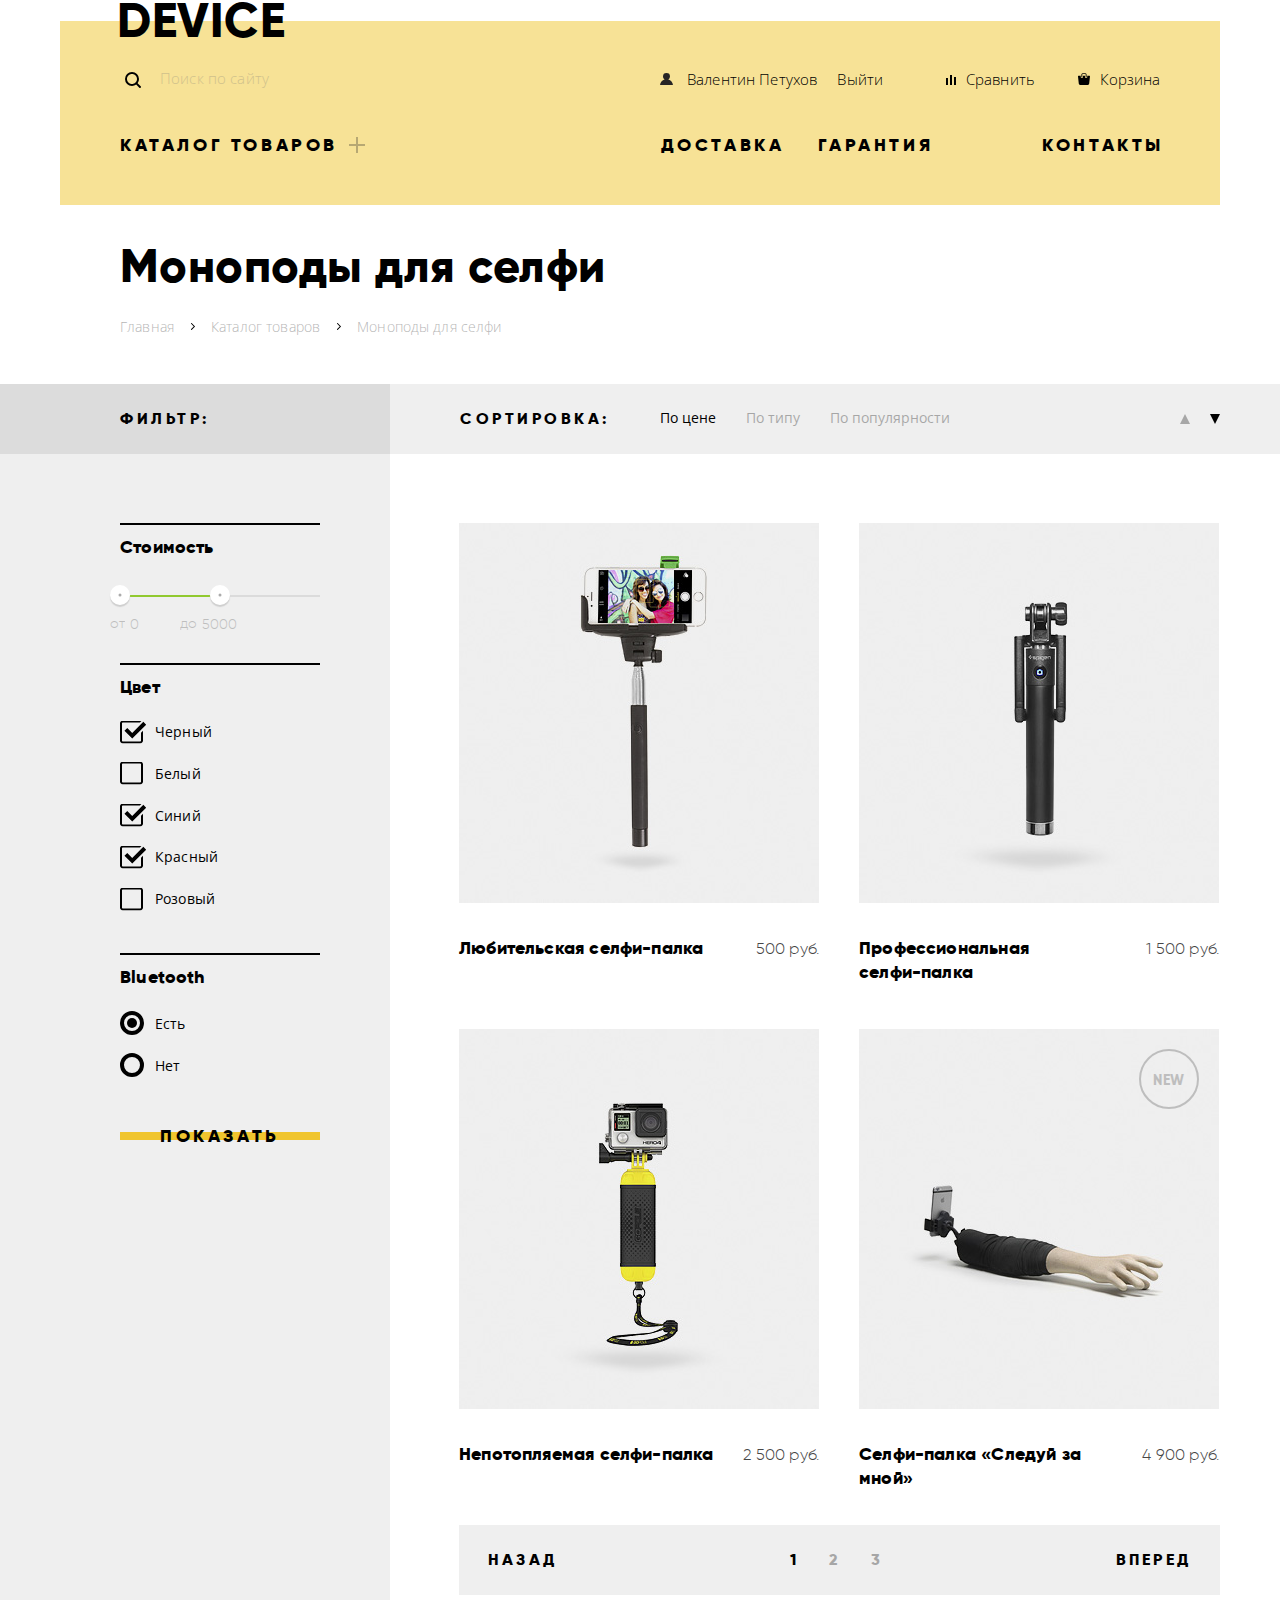
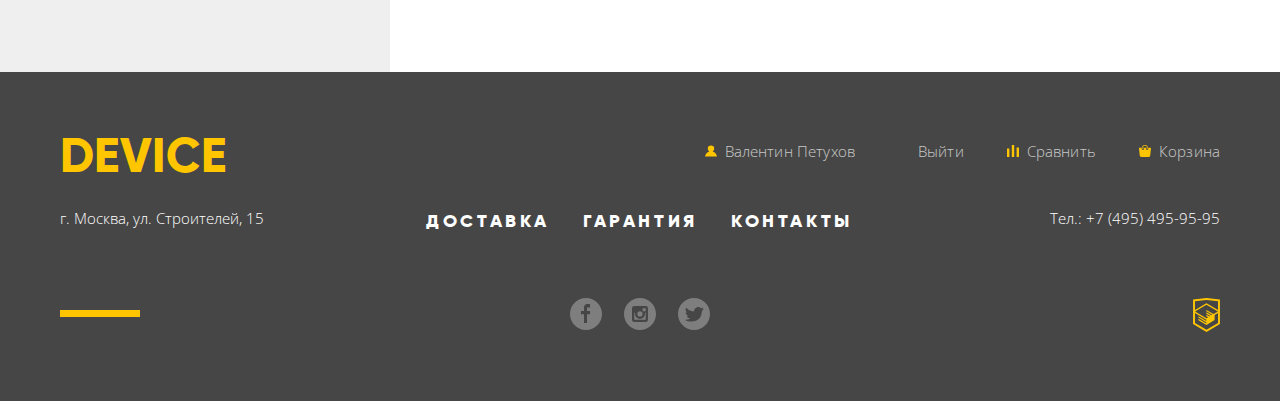
==== commit cd42db8b: "исправления х2" ====
--- a/catalog.html
+++ b/catalog.html
@@ -87,7 +87,7 @@
 			
 			<div class = 'filter-and-goods'>
 				<div class = 'background-left-bot'>
-					<form class = 'catalog-form' action = '#' method = 'get'>
+					<form class = 'catalog-form' action = 'https://echo.htmlacademy.ru' method = 'get'>
 						<fieldset class = 'price'>
 							<h4>Стоимость</h4>
 							<div class = 'range-filter'>
@@ -111,14 +111,14 @@
 							<ul class = 'color-list'>
 								<li>
 									<label class = 'form-checkbox-label'>
-										<input type = 'checkbox' name = 'color' id = 'color-black' class = 'form-checkbox visually-hidden' checked disabled>
+										<input type = 'checkbox' name = 'color' id = 'color-black' class = 'form-checkbox visually-hidden' checked>
 										<span class = 'form-checkbox-indicator'></span>
 										<span class = 'form-checkbox-text'>Черный</span>
 									</label>
 								</li>
 								<li>
 									<label class = 'form-checkbox-label'>
-										<input type = 'checkbox' name = 'color' id = 'color-white' class = 'form-checkbox visually-hidden' disabled>
+										<input type = 'checkbox' name = 'color' id = 'color-white' class = 'form-checkbox visually-hidden'>
 										<span class = 'form-checkbox-indicator'></span>
 										<span class = 'form-checkbox-text'>Белый</span>
 									</label>
--- a/css/style.css
+++ b/css/style.css
@@ -362,7 +362,7 @@
 
 .slide-wrapper-in {
 	width: 300%;
-    transition: transform 0s ease;
+    transition: transform 0.4s ease;
 	display: flex;
 }
 
@@ -390,7 +390,6 @@
     width: 10px;
     height: 10px;
     margin: 0 5px;
-    background-color: ;
     border: 3px solid white;
     border-radius: 50%;
     box-shadow: 0px 0px 0px 1px black;
@@ -832,43 +831,12 @@
 	position: relative;
 }
 
-.brand-logo:nth-child(1)::before {
-	background-image: url('../img/logo-1-grey.jpg');
-	height: 100px;
-	width: 260px;
+.brand-link img:first-child {
 	position: absolute;
 	z-index: 10;
-	content: '';
-}
-
-.brand-logo:nth-child(2)::before {
-	background-image: url('../img/logo-2-grey.jpg');
-	height: 100px;
-	width: 260px;
-	position: absolute;
-	z-index: 10;
-	content: '';
-}
-
-.brand-logo:nth-child(3)::before {
-	background-image: url('../img/logo-3-grey.jpg');
-	height: 100px;
-	width: 260px;
-	position: absolute;
-	z-index: 10;
-	content: '';
-}
-
-.brand-logo:nth-child(4)::before {
-	background-image: url('../img/logo-4-grey.jpg');
-	height: 100px;
-	width: 260px;
-	position: absolute;
-	z-index: 10;
-	content: '';
-}
-
-.brand-logo:hover::before {
+}
+
+.brand-link:hover img:first-child {
 	z-index: -1;
 }
 
@@ -1225,12 +1193,12 @@
 }
 
 .html-academy:before {
-//IE No click hack by covering the element.
-	display:block;
-	position:absolute;
-	height:34px;
-	width:27px;
-	content:' ';
+/*IE No click hack by covering the element.*/
+	display: block;
+	position: absolute;
+	height: 34px;
+	width: 27px;
+	content: '';
 }
 
 .phone {
@@ -1265,6 +1233,7 @@
 	z-index: 1; 
 	color: black;
 	padding: 9px;
+	cursor: pointer;
 }
 
 .interactive::before{
@@ -1292,6 +1261,13 @@
 
 .interactive:active  {
 	color: rgba(0, 0, 0, 0.3);
+}
+
+.map-poppup {
+	cursor: pointer;
+	width: 560px;
+	height: 222px;
+	margin-top: 15px;
 }
 
 .modal-map {
@@ -1397,6 +1373,8 @@
 
 .modal-close {
 	background: 0;
+	background-color: white;
+	border-radius: 50%;
 	position: absolute;
 	top: 10px;
 	right: 10px;
@@ -1624,7 +1602,7 @@
 	padding-right: 70px;
 	font-size: 14px;
 	font-family: "Open Sans", Arial, sans-serif;
-	letter-spacing: 0.01;
+	letter-spacing: 0.01em;
 }
 
 .catalog-form fieldset {
@@ -1798,6 +1776,7 @@
 	letter-spacing: 0.01em;
 	opacity: 0.5;
 	line-height: 20px;
+	cursor: pointer;
 }
 
 .add-to-compare:hover {
@@ -1947,12 +1926,12 @@
 }
 
 .form-radio-label:before {
-//IE No click hack by covering the element.
-	display:block;
-	position:absolute;
-	height:100%;
-	width:100%;
-	content:' ';
+/*IE No click hack by covering the element.*/
+	display: block;
+	position: absolute;
+	height: 100%;
+	width: 100%;
+	content: '';
 }
 
 .form-radio:checked + .form-radio-indicator::before {
@@ -2010,21 +1989,20 @@
 }
 
 .form-checkbox-label:before {
-//IE No click hack by covering the element.
-	display:block;
-	position:absolute;
-	height:100%;
-	width:100%;
-	content:' ';
-}
-
+/*IE No click hack by covering the element.*/
+	display: block;
+	position: absolute;
+	height: 100%;
+	width: 100%;
+	content: '';
+}
 
 .form-checkbox-indicator {
     position: absolute;
-	border: 2px solid black;
-    height: 24px;
-    width: 24px;
-    border-radius: 4px;     
+	background-image: url('../img/checkbox-off.svg');
+	background-repeat: no-repeat;
+    height: 23px;
+    width: 23px; 
 	left: 5px;
 	top: 50%;
 	transform: translateY(-50%);
@@ -2037,15 +2015,9 @@
 	z-index: -1;
 }
 
-.form-checkbox:checked + .form-checkbox-indicator::before {
-	position: absolute;
-    font-size: 25px;
-	font-family: "Gilroy", Arial, sans-serif;
-	font-weight: bold;
-    left: 7px;
-    top: -8px;
-    content: '\02143';
-    transform: rotate(40deg);
+.form-checkbox:checked + .form-checkbox-indicator {
+	background-image: url('../img/checkbox-on.svg');
+    width: 27px; 
 }
 
 .form-checkbox:disabled ~ *, .form-checkbox:disabled{
@@ -2060,19 +2032,14 @@
 	opacity: 1;
 }
 
-.form-checkbox-label:active .form-checkbox:not(:disabled):checked +  .form-checkbox-indicator::before {
-	content: '';
-}
-
-.form-checkbox-label:active .form-checkbox:not(:disabled):not(:checked) +  .form-checkbox-indicator::before {
-	position: absolute;
-    font-size: 25px;
-	font-family: "Gilroy", Arial, sans-serif;
-	font-weight: bold;
-    left: 7px;
-    top: -8px;
-    content: '\02143';
-    transform: rotate(40deg);
+.form-checkbox-label:active .form-checkbox:not(:disabled):checked +  .form-checkbox-indicator {
+	background-image: url('../img/checkbox-off.svg');
+    width: 23px; 
+}
+
+.form-checkbox-label:active .form-checkbox:not(:disabled):not(:checked) +  .form-checkbox-indicator{
+	background-image: url('../img/checkbox-on.svg');
+    width: 27px; 
 }
 
 .range-filter {
@@ -2102,10 +2069,11 @@
 	position: absolute;
 	left: 0;
 	top: -10px;
-	width: 4px;
-	height: 4px;
+	width: 0px;
+	height: 0px;
 	padding: 0;
-	
+	transform: translateY(-50%);
+	transform: translateX(-50%);
 	border: 10px solid #ffffff;
 	background-color: #ababab;
 	box-shadow: 0 2px 1px 0 #cfcfcf;
@@ -2121,6 +2089,10 @@
 	background-color: #ababab;
 	position: absolute;
 	transform: translate(-50%,-50%);
+}
+
+.range-controls .toggle:hover {
+	border: 11px solid #ffffff;
 }
 
 .range-controls .toggle-min {
@@ -2194,4 +2166,8 @@
 .modal-error {
 	animation-name: shake;
 	animation-duration: 0.6s;
+}
+
+.modal-map iframe {
+	frameborder: 0;
 }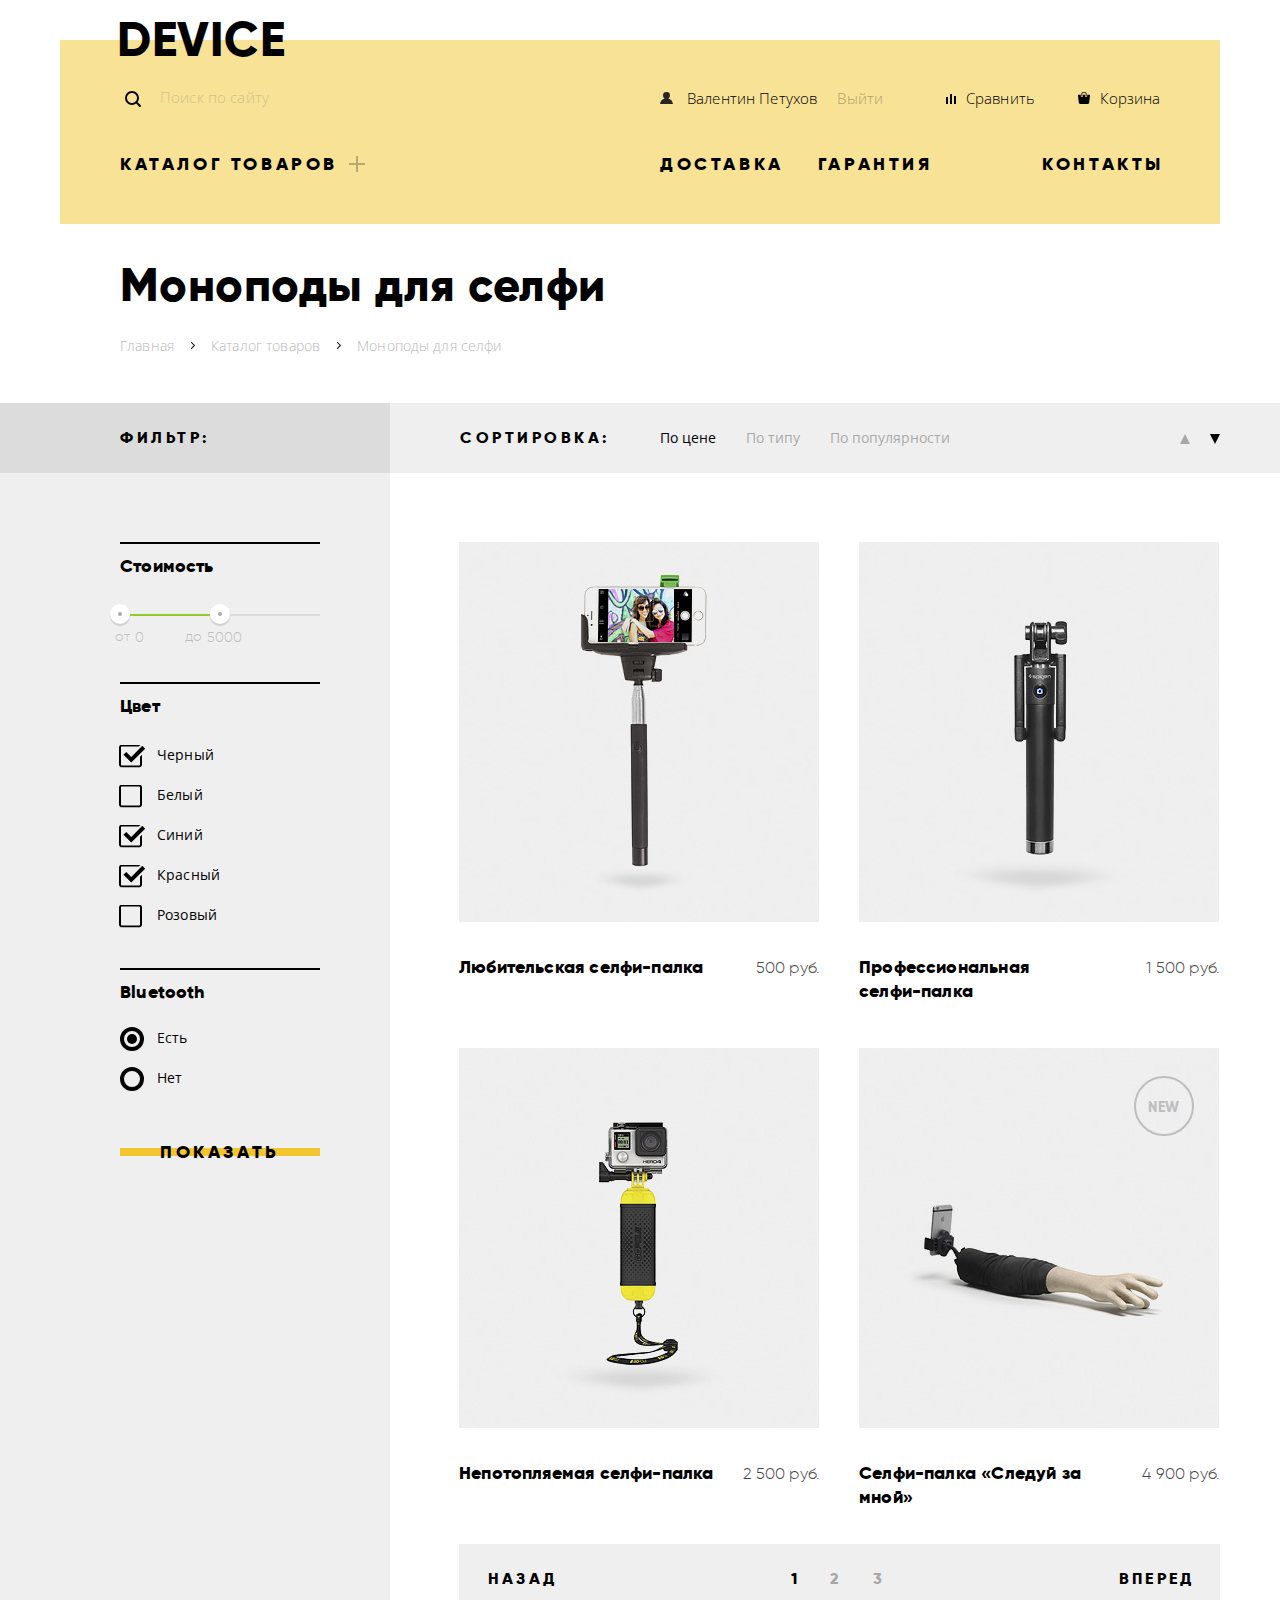
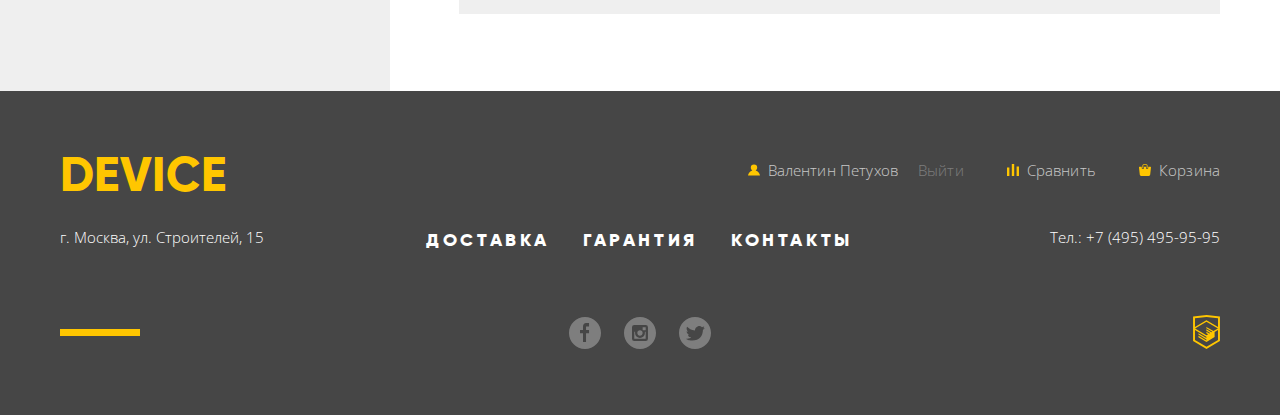
==== commit db66ea2e: "Проверка №2" ====
--- a/catalog.html
+++ b/catalog.html
@@ -1,294 +1,318 @@
 <!DOCTYPE html>
-<html lang="ru">
-  <head>
-    <meta charset="utf-8">
+<html lang='ru'>
+
+<head>
+    <meta charset='utf-8'>
     <title>HTML Academy: Девайс</title>
-	<link rel = 'stylesheet' href = 'css/normalize.css'>
-	<link rel = 'stylesheet' href = 'css/style.css'>
-	<link href = "https://fonts.googleapis.com/css?family=Open+Sans:300,400" rel = "stylesheet">
-  </head>
-  <body>
-	<div class = 'wrapper'>
-	<header class = 'header'>
-		<a class = 'top-logo' href = 'index.html'>DEVICE</a>
-		<div class = 'top-menu'>
-			<div class = 'user-navigation-top'>
-				
-					<form class = 'search-form'>
-						<input type = 'search' name = 'q' placeholder = 'Поиск по сайту' class = 'search-input'>
-						<button type = 'submit' class = 'search-button'>Найти</button>
-					</form>
-
-					<a href = '#'>Валентин Петухов</a>
-					<a href = '#'>Выйти</a>
-					<a href = '#'>Сравнить</a>
-					<a href = '#'>Корзина</a>
-				
-			</div>
-
-			<nav class = 'nav'>
-				<ul class = 'site-navigation-top'>
-					<li>
-						<a  class = 'catalog-menu-parent' href = '#'>Каталог товаров</a>
-						<div class = 'hover-catalog'>
-							<ul class = 'catalog-menu'>
-								<li><a href = '#'>Виртуальная реальность</a></li>
-								<li><a href = '#'>Моноподы для селфи</a></li>
-								<li><a href = '#'>Экшн-камеры</a></li>
+    <link rel='stylesheet' href='css/normalize.css'>
+    <link rel='stylesheet' href='css/style_min.css'>
+    <link href='https://fonts.googleapis.com/css?family=Open+Sans:300,400' rel='stylesheet'>
+</head>
+
+<body>
+    <div class='wrapper'>
+        <header class='header'>
+            <a class='top-logo' href='index.html'>DEVICE</a>
+            <div class='top-menu'>
+                <div class='user-navigation-top'>
+
+                    <form class='search-form'>
+                        <input type='search' name='q' placeholder='Поиск по сайту' class='search-input'>
+                        <button type='submit' class='search-button' tabindex='0'>Найти</button>
+                    </form>
+
+                    <a href='#'>Валентин Петухов</a>
+                    <a href='#' class='user-navigation-exit-top'>Выйти</a>
+                    <a href='#'>Сравнить</a>
+                    <a href='#'>Корзина</a>
+
+                </div>
+
+                <nav class='nav'>
+                    <ul class='site-navigation-top'>
+                        <li>
+                            <a class='catalog-menu-parent' href='#'>Каталог товаров</a>
+                            <div class='hover-catalog'>
+                                <ul class='catalog-menu'>
+                                    <li><a href='#'>Виртуальная реальность</a></li>
+                                    <li><a href='#' class='current'>Моноподы для селфи</a></li>
+                                    <li><a href='#'>Экшн-камеры</a></li>
+                                </ul>
+                                <ul class='catalog-menu'>
+                                    <li><a href='#'>Фитнес-браслеты</a></li>
+                                    <li><a href='#'>Умные часы</a></li>
+                                </ul>
+                                <ul class='catalog-menu'>
+                                    <li><a href='#'>Квадрокоптеры</a></li>
+                                </ul>
+                            </div>
+                        </li>
+                        <li>
+							<ul class='site-navigation-top-inner'>
+								<li><a href='#recieve'>Доставка</a></li>
+								<li><a href='#guarantee'>Гарантия</a></li>
+								<li><a href='#contacts'>Контакты</a></li>
 							</ul>
-							<ul class = 'catalog-menu'>
-								<li><a href = '#'>Фитнес-браслеты</a></li>
-								<li><a href = '#'>Умные часы</a></li>
+						</li>
+                    </ul>
+                </nav>
+            </div>
+        </header>
+    </div>
+
+    <main>
+        <h1 class='visually-hidden'>Магазин DEVICE</h1>
+        <div class='overview wrapper'>
+            <h2 class='catalog-name'>Моноподы для селфи</h2>
+            <ul class='breadcrumbs'>
+                <li class='breadcrumbs-item'><a href='index.html'>Главная</a></li>
+                <li class='breadcrumbs-item'><a href='#'>Каталог товаров</a></li>
+                <li class='breadcrumbs-item'><a class='current'>Моноподы для селфи</a></li>
+            </ul>
+        </div>
+
+        <section class='filter'>
+            <div class='filter-and-sort'>
+                <div class='background-left-top'>
+                    <h3 class='filter-name'>Фильтр:</h3>
+                </div>
+
+                <div class='background-right-top'>
+                    <div class='sort'>
+                        <h3 class='sort-name'>Сортировка:</h3>
+						<div class='sort-options'>
+							<ul class='sort-options-list'>
+								<li class='sort-option'><a href='#' class='sort-current'>По цене</a></li>
+								<li class='sort-option'><a href='#'>По типу</a></li>
+								<li class='sort-option'><a href='#'>По популярности</a></li>
 							</ul>
-							<ul class = 'catalog-menu'>
-								<li><a href = '#'>Квадрокоптеры</a></li>
+							<ul class='sort-options-icons'>
+								<li class='sort-option'><a href='#' aria-label='Сортировка по возрастанию' class='arrow-up'></a></li>
+								<li class='sort-option'><a href='#' aria-label='Сортировка по убыванию' class='arrow-down sort-current'></a></li>
 							</ul>
 						</div>
-					</li>
-					<li><a href = '#recieve'>Доставка</a></li>
-					<li><a href = '#guarantee'>Гарантия</a></li>
-					<li><a href = '#contacts'>Контакты</a></li>
-				</ul>
-			</nav>
-		</div>
-	</header>
-	</div>
-
-	<main>
-		<h1 class = 'visually-hidden'>Каталог магазина DEVICE</h1>
-		<section class = 'overview wrapper'>
-			<h2 class = 'catalog-name'>Моноподы для селфи</h2>
-			<ul class = 'breadcrumbs'>
-				<li class = 'breadcrumbs-item'><a href = 'index.html'>Главная</a></li>
-				<li class = 'breadcrumbs-item'><a href = '#'>Каталог товаров</a></li>
-				<li class = 'breadcrumbs-item breadcrumbs-current'><a>Моноподы для селфи</a></li>
-			</ul>
-		</section>
-		
-		<section class = 'filter'>
-			<div class = 'filter-and-sort'>
-				<div class ='background-left-top'>
-					<h3 class = 'filter-name'>Фильтр:</h3>
-				</div>
-				
-				<div class ='background-right-top'>
-					<div class = 'sort'>
-						<h3 class = 'sort-name'>Сортировка:</h3>
-						<ul class = 'sort-options-list'>
-							<li class = 'sort-current sort-option'><a href = '#'>По цене</a></li>
-							<li class = 'sort-option'><a href = '#'>По типу</a></li>
-							<li class = 'sort-option'><a href = '#'>По популярности</a></li>
-							<li class = 'sort-option'><a href = '#' aria-label = 'Сортировка по возрастанию'></a></li>
-							<li class = 'sort-current sort-option'><a href = '#' aria-label = 'Сортировка по убыванию'></a></li>
-						</ul>
-					</div>
-				</div>
-			</div>
-			
-			<div class = 'filter-and-goods'>
-				<div class = 'background-left-bot'>
-					<form class = 'catalog-form' action = 'https://echo.htmlacademy.ru' method = 'get'>
-						<fieldset class = 'price'>
-							<h4>Стоимость</h4>
-							<div class = 'range-filter'>
-								<div class = 'range-controls'>
-									<div class = 'scale'>
-										<div class = 'bar'></div>
-									</div>
-									<div class = 'toggle toggle-min'>
-										<label class = 'min-price'>от <input name = 'min-price' type = 'text' value = '0'></label>
-									</div>
-									<div class = 'toggle toggle-max'>
-										<label class = 'max-price'>до <input name = 'max-price' type = 'text' value = '5000'></label>
-									</div>
-								</div>
-								<div class = 'price-controls'>
-								</div>
-							</div>
-						</fieldset>
-						<fieldset class = 'color'>
-							<h4>Цвет</h4>
-							<ul class = 'color-list'>
-								<li>
-									<label class = 'form-checkbox-label'>
-										<input type = 'checkbox' name = 'color' id = 'color-black' class = 'form-checkbox visually-hidden' checked>
-										<span class = 'form-checkbox-indicator'></span>
-										<span class = 'form-checkbox-text'>Черный</span>
-									</label>
-								</li>
-								<li>
-									<label class = 'form-checkbox-label'>
-										<input type = 'checkbox' name = 'color' id = 'color-white' class = 'form-checkbox visually-hidden'>
-										<span class = 'form-checkbox-indicator'></span>
-										<span class = 'form-checkbox-text'>Белый</span>
-									</label>
-								</li>
-								<li>
-									<label class = 'form-checkbox-label'>
-										<input type = 'checkbox' name = 'color' id = 'color-blue' class = 'form-checkbox visually-hidden' checked>
-										<span class = 'form-checkbox-indicator'></span>
-										<span class = 'form-checkbox-text'>Синий</span>
-									</label>
-								</li>
-								<li>
-									<label class = 'form-checkbox-label'>
-										<input type = 'checkbox' name = 'color' id = 'color-red' class = 'form-checkbox visually-hidden' checked>
-										<span class = 'form-checkbox-indicator'></span>
-										<span class = 'form-checkbox-text'>Красный</span>
-									</label>
-								</li>
-								<li>
-									<label class = 'form-checkbox-label'>
-										<input type = 'checkbox' name = 'color' id = 'color-pink' class = 'form-checkbox visually-hidden'>
-										<span class = 'form-checkbox-indicator'></span>
-										<span class = 'form-checkbox-text'>Розовый</span>
-									</label>
-								</li>
-							</ul>		
-						</fieldset>
-						<fieldset class = 'bluetooth'> 
-							<h4>Bluetooth</h4>
-							<ul class = 'bluetooth-list'>
-								<li>
-									<label class = 'form-radio-label'>
-										<input type = "radio" id = 'bluetooth-y' name = "bluetooth" value = "y" checked class = 'form-radio visually-hidden'>
-										<span class = 'form-radio-indicator'></span>
-										<span class = 'form-radio-text'>Есть</span>
-									</label>
-								</li>
-								<li>
-									<label class = 'form-radio-label'>
-										<input type = "radio" id = 'bluetooth-n' name = "bluetooth" value = "n" class = 'form-radio visually-hidden'>
-										<span class = 'form-radio-indicator fri-n'></span>
-										<span class = 'form-radio-text'>Нет</span>
-									</label>
-								</li>
-							</ul>
-						</fieldset>
-					
-						<button type = 'submit' class = 'interactive'>Показать</button>
-					</form>
-				</div>
-			
-				<div class = 'background-right-bot'>
-					<div class = 'goods'>
-						<ul class = 'goods-list'>
-							<li class = 'goods-item'>
-								<figure class = 'goods-menu'>
-									<div class = 'goods-menu-img'>
-										<img src = 'img/item-1.jpg' alt = 'Любительская селфи-палка' width = '360' height = '380'>
-										<button type = 'button' class = 'interactive to-backet'>В корзину</button>
-										<button type = 'button' class = 'add-to-compare'>Добавить к сравнению</button>
-									</div>
-								
-									<figcaption class = 'goods-menu-caption'>
-										<a href = '#'>Любительская селфи-палка</a>
-										<p class = 'price-value'>500 руб.</p>
-									</figcaption>
-								</figure>
-							</li>
-							<li class = 'goods-item'>
-								<figure class = 'goods-menu'>
-									<div class = 'goods-menu-img'>
-										<img src = 'img/item-2.jpg' alt = 'Профессиональная селфи-палка' width = '360' height = '380'>
-										<button type = 'button' class = 'interactive to-backet'>В корзину</button>
-										<button type = 'button' class = 'add-to-compare'>Добавить к сравнению</button>
-									</div>
-								
-									<figcaption class = 'goods-menu-caption'>
-										<a href = '#'>Профессиональная<br> селфи-палка</a>
-										<p class = 'price-value'>1 500 руб.</p>
-									</figcaption>
-								</figure>
-							</li>
-							<li class = 'goods-item'>
-								<figure class = 'goods-menu'>
-									<div class = 'goods-menu-img'>
-										<img src = 'img/item-3.jpg' alt = 'Непотопляемая селфи-палка' width = '360' height = '380'>
-										<button type = 'button' class = 'interactive to-backet'>В корзину</button>
-										<button type = 'button' class = 'add-to-compare'>Добавить к сравнению</button>
-									</div>
-								
-									<figcaption class = 'goods-menu-caption'>
-										<a href = '#'>Непотопляемая селфи-палка</a>
-										<p class = 'price-value'>2 500 руб.</p>
-									</figcaption>
-								</figure>
-							</li>
-							<li class = 'goods-item'>
-								<figure class = 'goods-menu new-goods-menu'>
-									<div class = 'goods-menu-img'>
-										<img src = 'img/item-4.jpg' alt = 'Селфи-палка "Следуй за мной"' width = '360' height = '380'>
-										<button type = 'button' class = 'interactive to-backet'>В корзину</button>
-										<button type = 'button' class = 'add-to-compare'>Добавить к сравнению</button>
-									</div>
-								
-									<figcaption class = 'goods-menu-caption'>
-										<a href = '#'>Селфи-палка «Следуй за мной»</a>
-										<p class = 'price-value'>4 900 руб.</p>
-									</figcaption>
-								</figure>
-							</li>
-						</ul>
-					
-					
-						<ul class = 'paginaton-btns'>
-							<li class = 'btn-previos' tabindex = '0'><a href = '#'>Назад</a></li>
-							<li>
-								<ul class = 'page-numbers'>
-									<li class = 'current-page'><a href = '#'>1</a></li>
-									<li><a href = '#'>2</a></li>
-									<li><a href = '#'>3</a></li>
-								</ul>
-							</li>
-						<li class = 'btn-next' tabindex = '0'><a href = '#'>Вперед	</a></li>
-						</ul>
-					
-					</div>
-				</div>
-			</div>
-		</section>
-	</main>
-	
-	<footer class = 'footer'>
-	<div class = 'wrapper'>
-		<div class = 'user-navigation-bot'>
-			<a class = 'bot-logo' href = 'index.html'>DEVICE</a>
-			<a href = '#' class = 'user-navigation-bot-link'>
-				<span class = 'user-navigation-bot-link'>Валентин Петухов</span>
-			</a>
-			<a href = '#' class = 'user-navigation-bot-link'>
-				<span class = 'user-navigation-bot-link'>Выйти</span>
-			</a>
-			<a href = '#' class = 'user-navigation-bot-link'>
-				<span class = 'user-navigation-bot-link'>Сравнить</span>
-			</a>
-			<a href = '#' class = 'user-navigation-bot-link'>
-				<span class = 'user-navigation-bot-link'>Корзина</span>
-			</a>
-		</div>
-		
-		<div class = 'footer-second-row'>
-			<p class = 'addres'>г. Москва, ул. Строителей, 15</p>
-			
-			<ul class = 'site-navigation-bot'>
-				<li><a href = '#recieve'>Доставка</a></li>
-				<li><a href = '#guarantee'>Гарантия</a></li>
-				<li><a href = '#contacts'>Контакты</a></li>
-			</ul>
-		
-			<p class = 'phone'>Тел.: +7 (495) 495-95-95</p>
-		</div>
-		
-		<div class = 'footer-third-row'>
-			<ul  class = 'social'>
-				<li><a class = 'social-button' href = '#' aria-label = 'Ссылка на Фейсбук'></a></li>
-				<li><a class = 'social-button' href = '#' aria-label = 'Ссылка на Инстаграм'></a></li>
-				<li><a class = 'social-button' href = '#' aria-label = 'Ссылка на Твиттер'></a></li>
-			</ul>
-			<a href = 'https://htmlacademy.ru/intensive/htmlcss' target = '_blank'  class = 'html-academy'><img src = 'img/logo-html.svg' alt = 'Интенсив HTML-Academy' width = '27' height = '34'></a>
-		</div>
-	</div>
-	</footer>
-  </body>
-</html>
+                    </div>
+                </div>
+            </div>
+
+            <div class='filter-and-goods'>
+                <div class='background-left-bot'>
+                    <form class='catalog-form' action='https://echo.htmlacademy.ru' method='get'>
+                        <fieldset class='price'>
+                            <h4>Стоимость</h4>
+                            <div class='range-filter'>
+                                <div class='range-controls'>
+                                    <div class='scale'>
+                                        <div class='bar'></div>
+                                    </div>
+                                    <div class='toggle toggle-min'>
+                                        <label class='min-price'>от
+                                            <input name='min-price' type='text' value='0'>
+                                        </label>
+                                    </div>
+                                    <div class='toggle toggle-max'>
+                                        <label class='max-price'>до
+                                            <input name='max-price' type='text' value='5000'>
+                                        </label>
+                                    </div>
+                                </div>
+                                <div class='price-controls'>
+                                </div>
+                            </div>
+                        </fieldset>
+                        <fieldset class='color'>
+                            <h4>Цвет</h4>
+                            <ul class='color-list'>
+                                <li>
+                                    <label class='form-checkbox-label' tabindex='0'>
+                                        <input type='checkbox' name='color' id='color-black' class='form-checkbox visually-hidden' checked tabindex='-1'>
+                                        <span class='form-checkbox-indicator'></span>
+                                        <span class='form-checkbox-text'>Черный</span>
+                                    </label>
+                                </li>
+                                <li>
+                                    <label class='form-checkbox-label' tabindex='0'>
+                                        <input type='checkbox' name='color' id='color-white' class='form-checkbox visually-hidden' tabindex='-1'>
+                                        <span class='form-checkbox-indicator'></span>
+                                        <span class='form-checkbox-text'>Белый</span>
+                                    </label>
+                                </li>
+                                <li>
+                                    <label class='form-checkbox-label' tabindex='0'>
+                                        <input type='checkbox' name='color' id='color-blue' class='form-checkbox visually-hidden' checked tabindex='-1'>
+                                        <span class='form-checkbox-indicator'></span>
+                                        <span class='form-checkbox-text'>Синий</span>
+                                    </label>
+                                </li>
+                                <li>
+                                    <label class='form-checkbox-label' tabindex='0'>
+                                        <input type='checkbox' name='color' id='color-red' class='form-checkbox visually-hidden' checked tabindex='-1'>
+                                        <span class='form-checkbox-indicator'></span>
+                                        <span class='form-checkbox-text'>Красный</span>
+                                    </label>
+                                </li>
+                                <li>
+                                    <label class='form-checkbox-label' tabindex='0'>
+                                        <input type='checkbox' name='color' id='color-pink' class='form-checkbox visually-hidden' tabindex='-1'>
+                                        <span class='form-checkbox-indicator'></span>
+                                        <span class='form-checkbox-text'>Розовый</span>
+                                    </label>
+                                </li>
+                            </ul>
+                        </fieldset>
+                        <fieldset class='bluetooth'>
+                            <h4>Bluetooth</h4>
+                            <ul class='bluetooth-list'>
+                                <li>
+                                    <label class='form-radio-label' tabindex='0'>
+                                        <input type='radio' id='bluetooth-y' name='bluetooth' value='y' checked class='form-radio visually-hidden' tabindex='-1'>
+                                        <span class='form-radio-indicator'></span>
+                                        <span class='form-radio-text'>Есть</span>
+                                    </label>
+                                </li>
+                                <li>
+                                    <label class='form-radio-label' tabindex='0'>
+                                        <input type='radio' id='bluetooth-n' name='bluetooth' value='n' class='form-radio visually-hidden' tabindex='-1'>
+                                        <span class='form-radio-indicator fri-n'></span>
+                                        <span class='form-radio-text'>Нет</span>
+                                    </label>
+                                </li>
+                            </ul>
+                        </fieldset>
+
+                        <button type='submit' class='interactive'>Показать</button>
+                    </form>
+                </div>
+
+                <div class='background-right-bot'>
+                    <div class='goods'>
+                        <ul class='goods-list'>
+                            <li class='goods-item'>
+                                <article class='goods-menu'>
+									<h3 class='visually-hidden'>Любительская селфи-палка</h2>
+                                    <div class='goods-menu-img'>
+                                        <img src='img/item-1.jpg' alt='Любительская селфи-палка' width='360' height='380'>
+                                        <button type='button' class='interactive to-backet'>В корзину</button>
+                                        <button type='button' class='add-to-compare'>Добавить к сравнению</button>
+                                    </div>
+
+                                    <div class='goods-menu-caption'>
+                                        <a href='#'>Любительская селфи-палка</a>
+                                        <p class='price-value'>500 руб.</p>
+                                    </div>
+                                </article>
+                            </li>
+                            <li class='goods-item'>
+                                <article class='goods-menu'>
+									<h3 class='visually-hidden'>Профессиональная селфи-палка</h2>
+                                    <div class='goods-menu-img'>
+                                        <img src='img/item-2.jpg' alt='Профессиональная селфи-палка' width='360' height='380'>
+                                        <button type='button' class='interactive to-backet'>В корзину</button>
+                                        <button type='button' class='add-to-compare'>Добавить к сравнению</button>
+                                    </div>
+
+                                    <div class='goods-menu-caption'>
+                                        <a href='#'>Профессиональная<br> селфи-палка</a>
+                                        <p class='price-value'>1 500 руб.</p>
+                                    </div>
+                                </article>
+                            </li>
+                            <li class='goods-item'>
+                                <article class='goods-menu'>
+									<h3 class='visually-hidden'>Непотопляемая селфи-палка</h2>
+                                    <div class='goods-menu-img'>
+                                        <img src='img/item-3.jpg' alt='Непотопляемая селфи-палка' width='360' height='380'>
+                                        <button type='button' class='interactive to-backet'>В корзину</button>
+                                        <button type='button' class='add-to-compare'>Добавить к сравнению</button>
+                                    </div>
+
+                                    <div class='goods-menu-caption'>
+                                        <a href='#'>Непотопляемая селфи-палка</a>
+                                        <p class='price-value'>2 500 руб.</p>
+                                    </div>
+                                </article>
+                            </li>
+                            <li class='goods-item'>
+                                <article class='goods-menu new-goods-menu'>
+									<h3 class='visually-hidden'>Селфи-палка «Следуй за мной»</h2>
+                                    <div class='goods-menu-img'>
+                                        <img src='img/item-4.jpg' alt='Селфи-палка ' Следуй за мной '' width='360' height='380'>
+                                        <button type='button' class='interactive to-backet'>В корзину</button>
+                                        <button type='button' class='add-to-compare'>Добавить к сравнению</button>
+                                    </div>
+
+                                    <div class='goods-menu-caption'>
+                                        <a href='#'>Селфи-палка «Следуй за мной»</a>
+                                        <p class='price-value'>4 900 руб.</p>
+                                    </div>
+                                </article>
+                            </li>
+                        </ul>
+
+                        <ul class='paginaton-btns'>
+                            <li class='btn-previos' tabindex='0'><a href='#'>Назад</a></li>
+                            <li>
+                                <ul class='page-numbers'>
+                                    <li class='current-page'><a href='#'>1</a></li>
+                                    <li><a href='#'>2</a></li>
+                                    <li><a href='#'>3</a></li>
+                                </ul>
+                            </li>
+                            <li class='btn-next' tabindex='0'><a href='#'>Вперед	</a></li>
+                        </ul>
+
+                    </div>
+                </div>
+            </div>
+        </section>
+    </main>
+
+    <footer class='footer'>
+        <div class='wrapper'>
+            <div class='user-navigation-bot'>
+                <a class='bot-logo' href='index.html'>DEVICE</a>
+                <a href='#' class='user-navigation-bot-link'>
+                    <span>Валентин Петухов</span>
+                </a>
+                <a href='#' class='user-navigation-bot-link user-navigation-exit-bot'>
+                    <span>Выйти</span>
+                </a>
+                <a href='#' class='user-navigation-bot-link'>
+                    <span>Сравнить</span>
+                </a>
+                <a href='#' class='user-navigation-bot-link'>
+                    <span>Корзина</span>
+                </a>
+            </div>
+
+            <div class='footer-second-row'>
+                <p class='addres'>г. Москва, ул. Строителей, 15</p>
+
+                <ul class='site-navigation-bot'>
+                    <li><a href='#recieve'>Доставка</a></li>
+                    <li><a href='#guarantee'>Гарантия</a></li>
+                    <li><a href='#contacts'>Контакты</a></li>
+                </ul>
+
+                <p class='phone'>Тел.: +7 (495) 495-95-95</p>
+            </div>
+
+            <div class='footer-third-row'>
+                <ul class='social'>
+                    <li>
+                        <a class='social-button social-facebook' href='#' aria-label='Ссылка на Фейсбук'>Ссылка на Фейсбук</a>
+                    </li>
+                    <li>
+                        <a class='social-button social-instagram' href='#' aria-label='Ссылка на Инстаграм'>Ссылка на Инстаграм</a>
+                    </li>
+                    <li>
+                        <a class='social-button social-twitter' href='#' aria-label='Ссылка на Твиттер'>Ссылка на Твиттер</a>
+                    </li>
+                </ul>
+                <a href='https://htmlacademy.ru/intensive/htmlcss' target='_blank' class='html-academy'><img src='img/logo-html.svg' alt='Интенсив HTML-Academy' width='27' height='34'></a>
+            </div>
+        </div>
+    </footer>
+</body>
+
+</html>--- a/css/style_min.css
+++ b/css/style_min.css
@@ -0,0 +1 @@
+@font-face{font-family:'Gilroy';src:url(../fonts/gilroylight.eot);src:local('Gilroy Light'),local('Gilroy-Light'),url(../fonts/gilroylight.woff) format('woff'),url(../fonts/gilroylight.woff2) format('woff2'),url(../fonts/gilroylight.ttf) format('truetype');font-weight:300;font-style:normal}@font-face{font-family:'Gilroy';src:url(../fonts/gilroyextra800.eot);src:local('Gilroy Bold'),local('Gilroy-Bold'),url(../fonts/gilroyextrabold.woff) format('woff'),url(../fonts/gilroyextrabold.woff2) format('woff2'),url(../fonts/gilroyextrabold.ttf) format('truetype');font-weight:800;font-style:normal}body{margin:0;padding:0;font-size:15px;font-family:'Open Sans',Arial,sans-serif;text-align:left;letter-spacing:.01em;line-height:1.2;color:black}a{text-decoration:none}html{-webkit-box-sizing:border-box;box-sizing:border-box}*,*::before,*::after{-webkit-box-sizing:inherit;box-sizing:inherit}.wrapper{width:1200px;padding-left:20px;padding-right:20px;margin-right:auto;margin-left:auto}.header{padding:33px 60px 163px 60px;max-width:1200px;position:relative;background-color:#f7e296;margin-top:40px}.user-navigation-top{display:-webkit-box;display:-ms-flexbox;display:flex;-webkit-box-pack:justify;-ms-flex-pack:justify;justify-content:space-between;-ms-flex-wrap:wrap;flex-wrap:wrap;-webkit-box-align:center;-ms-flex-align:center;align-items:center;margin-bottom:29px}.search-form{display:-webkit-box;display:-ms-flexbox;display:flex;width:440px;background-image:url(../img/search.svg);background-position:5px 18px;background-repeat:no-repeat}.search-input{background-color:#f7e296;border:0;border-bottom:2px solid #f7e296;opacity:.3;padding-left:40px;-webkit-box-flex:1;-ms-flex-positive:1;flex-grow:1;background-image:url(../img/search.svg);background-position:5px 18px;background-repeat:no-repeat}button.search-button{border:2px solid black;background:0;background-color:#f7e296;width:85px;height:50px;visibility:hidden;text-align:center}.search-input:hover{opacity:.6}.search-input:focus{opacity:1;outline:0;border-bottom:2px solid black}.search-input:focus + .search-button,.search-button:active,.search-button:focus{visibility:visible}.search-button:hover,.search-button:focus{background-color:black;color:white}.search-button:active{color:rgba(255,255,255,.6);outline:0}.user-navigation-top a{text-decoration:none;position:relative}.user-navigation-top a:nth-child(2){margin-left:95px;padding-left:32px}.user-navigation-top a:nth-child(3){margin-left:20px}.user-navigation-top a:nth-last-child(2){margin-right:40px;margin-left:auto;padding-left:25px}.user-navigation-top a:last-child{padding-left:25px;letter-spacing:0em}.user-navigation-top a:nth-child(2)::before{content:'';position:absolute;background-image:url(../img/user.svg);background-repeat:no-repeat;height:12px;width:13px;left:5px;top:50%;-webkit-transform:translateY(-50%);-ms-transform:translateY(-50%);transform:translateY(-50%)}.user-navigation-top a:nth-last-child(1)::before{content:'';position:absolute;background-image:url(../img/cart.svg);background-repeat:no-repeat;height:12px;width:12px;left:3px;top:50%;-webkit-transform:translateY(-50%);-ms-transform:translateY(-50%);transform:translateY(-50%)}.user-navigation-top a:nth-last-child(2)::before{content:'';position:absolute;background-image:url(../img/compare.svg);background-repeat:no-repeat;height:12px;width:12px;left:5px;top:55%;-webkit-transform:translateY(-50%);-ms-transform:translateY(-50%);transform:translateY(-50%)}.site-navigation-top{display:-webkit-box;display:-ms-flexbox;display:flex;-webkit-box-pack:justify;-ms-flex-pack:justify;justify-content:space-between;max-width:1060px;position:relative;margin:0;padding:0;list-style-type:none}.site-navigation-top-inner{display:-webkit-box;display:-ms-flexbox;display:flex;-webkit-box-pack:justify;-ms-flex-pack:justify;justify-content:space-between;list-style-type:none;-ms-flex-wrap:wrap;flex-wrap:wrap;width:500px;margin:0;padding:0;list-style-type:none}.site-navigation-top-inner>li{margin-right:10px}.site-navigation-top-inner>li:first-child{margin-left:0;margin-right:0}.site-navigation-top-inner>li:nth-child(2){margin-left:34px;margin-right:auto}.site-navigation-top-inner>li:nth-child(3n),.site-navigation-top-inner>li:last-child{text-align:right;margin-right:-4px}.site-navigation-top a{text-decoration:none}.visually-hidden{position:absolute;width:1px;height:1px;margin:-1px;border:0;padding:0;clip:rect(0 0 0 0);overflow:hidden}.hover-catalog{display:none;position:absolute;width:1160px;z-index:10;background-color:#f7e296;left:-60px;padding-left:60px;padding-bottom:35px;padding-top:0}.catalog-menu-parent:hover~.hover-catalog,.hover-catalog:hover{display:-webkit-box;display:-ms-flexbox;display:flex;-webkit-box-pack:start;-ms-flex-pack:start;justify-content:flex-start}.catalog-menu-parent{position:relative;min-width:240px;display:inline-block;vertical-align:middle;padding-right:27px}.catalog-menu-parent::before{content:'';position:absolute;background-image:url(../img/plus.svg);background-repeat:no-repeat;height:16px;width:16px;right:0;top:50%;-webkit-transform:translateY(-50%);-ms-transform:translateY(-50%);transform:translateY(-50%);opacity:.3}.catalog-menu{display:-webkit-box;display:-ms-flexbox;display:flex;-webkit-box-orient:vertical;-webkit-box-direction:normal;-ms-flex-flow:column;flex-flow:column;-webkit-box-align:start;-ms-flex-align:start;align-items:flex-start;-webkit-box-pack:start;-ms-flex-pack:start;justify-content:flex-start;margin-right:20px;width:200px;margin:0;padding:0;list-style-type:none}.catalog-menu:first-child{width:240px}.catalog-menu li{width:200px}.top-logo{font-size:48px;font-family:'Gilroy',Arial,sans-serif;font-weight:800;line-height:48px;letter-spacing:.015em;position:absolute;top:-24px;left:57px;z-index:5;color:black}.user-navigation-top *{font-size:15px;font-family:'Open Sans',Arial,sans-serif;text-align:left;letter-spacing:.01em;line-height:30px;color:black;font-weight:300}.site-navigation-top a{font-size:18px;font-family:'Gilroy',Arial,sans-serif;font-weight:800;text-transform:uppercase;line-height:24px;color:black;letter-spacing:.2em}.hover-catalog a{letter-spacing:0em;font-size:15px;font-family:'Open Sans',Arial,sans-serif;text-align:left;text-transform:none;font-weight:400;line-height:36px}.catalog-menu li{margin-top:0}.catalog-menu li:first-child{margin-top:20px}.header a:not(.current):hover{opacity:.6}.header a:not(.current):active{opacity:.3}main{position:relative}section.slide{margin-top:-163px;padding-top:45px;position:relative}.slide-wrapper-out{overflow:hidden;min-height:500px;position:relative}.slide-wrapper-in{width:300%;-webkit-transition:-webkit-transform 0.4s ease;transition:-webkit-transform 0.4s ease;-o-transition:transform 0.4s ease;transition:transform 0.4s ease;transition:transform 0.4s ease,-webkit-transform 0.4s ease;display:-webkit-box;display:-ms-flexbox;display:flex}.slide-content{-webkit-box-flex:1;-ms-flex-positive:1;flex-grow:1;width:1160px}.slide input[type=radio]{display:none}.slide-control{display:-webkit-box;display:-ms-flexbox;display:flex;-webkit-box-pack:justify;-ms-flex-pack:justify;justify-content:space-between;width:85px;position:absolute;bottom:155px;right:80px}.slide-control label{display:inline-block;vertical-align:middle;width:10px;height:10px;margin:0 5px;border:3px solid white;border-radius:50%;-webkit-box-shadow:0 0 0 1px black;box-shadow:0 0 0 1px black;-webkit-transition:background-color 0.2s;-o-transition:background-color 0.2s;transition:background-color 0.2s;cursor:pointer;position:relative;z-index:2}.slide_btn:nth-child(1):checked~.slide-wrapper-out label[for='slide-1'],.slide_btn:nth-child(2):checked~.slide-wrapper-out label[for='slide-2'],.slide_btn:nth-child(3):checked~.slide-wrapper-out label[for='slide-3']{background-color:black}.slide_btn:nth-child(1):checked~.slide-wrapper-out label[for='slide-1']::after,.slide_btn:nth-child(2):checked~.slide-wrapper-out label[for='slide-2']::after,.slide_btn:nth-child(3):checked~.slide-wrapper-out label[for='slide-3']::after{content:'';position:absolute;width:3px;height:3px;background-color:white;border-radius:50%;top:50%;left:50%;-webkit-transform:translate(-50%,-50%);-ms-transform:translate(-50%,-50%);transform:translate(-50%,-50%)}.slide_btn:nth-child(1):checked~.slide-wrapper-out .slide-wrapper-in{-webkit-transform:translate(0);-ms-transform:translate(0);transform:translate(0)}.slide_btn:nth-child(2):checked~.slide-wrapper-out .slide-wrapper-in{-webkit-transform:translate(-1160px);-ms-transform:translate(-1160px);transform:translate(-1160px)}.slide_btn:nth-child(3):checked~.slide-wrapper-out .slide-wrapper-in{-webkit-transform:translate(-2320px);-ms-transform:translate(-2320px);transform:translate(-2320px)}.slide-about{display:-webkit-box;display:-ms-flexbox;display:flex;-webkit-box-orient:vertical;-webkit-box-direction:normal;-ms-flex-flow:column;flex-flow:column;padding-right:20px;padding-left:53px;-webkit-box-pack:justify;-ms-flex-pack:justify;justify-content:space-between;padding-top:20px}.slide-content{display:-webkit-box;display:-ms-flexbox;display:flex;-ms-flex-line-pack:start;align-content:flex-start;-webkit-box-pack:end;-ms-flex-pack:end;justify-content:flex-end;padding-left:20px;padding-right:20px;position:relative;min-height:500px}.slide-content::before{content:'';position:absolute;background-color:white;height:7px;width:100px;top:44px;left:600px;z-index:-1}.slide-content::after{font-size:180px;font-family:'Gilroy',Arial,sans-serif;font-weight:800;text-align:right;letter-spacing:.01em;position:absolute;color:white;top:-24px;right:47px;z-index:-1}.slide-content:nth-child(1)::after{content:'01'}.slide-content:nth-child(2)::after{content:'02'}.slide-content:nth-child(3)::after{content:'03'}.slide-img{width:47%}.slide-about{width:53%}.slide-img{display:-webkit-box;display:-ms-flexbox;display:flex;-webkit-box-align:center;-ms-flex-align:center;align-items:center}.slide-img>*{margin-left:auto;margin-right:auto}.slider .interactive{min-width:220px;max-width:70%;-ms-flex-item-align:start;align-self:flex-start;margin-top:auto;margin-bottom:48px}.slider-table{margin-bottom:14px}.slider-table tbody{display:-webkit-box;display:-ms-flexbox;display:flex;-webkit-box-orient:vertical;-webkit-box-direction:reverse;-ms-flex-flow:column-reverse;flex-flow:column-reverse;-webkit-box-flex:1;-ms-flex-positive:1;flex-grow:1}.slider-table tr{display:-webkit-box;display:-ms-flexbox;display:flex}.slider-table td,.slider-table th{min-width:150px;padding:0}.slider-table td:nth-child(2),.slider-table th:nth-child(2){padding-left:7px}.slider-table td{padding-bottom:5px}.slide-about .tagline{font-size:47px;font-family:'Gilroy',Arial,sans-serif;font-weight:800;text-align:left;letter-spacing:.01em;margin-top:67px;line-height:56px}.slide-about p{font-size:15px;font-family:'Open Sans',Arial,sans-serif;color:black;line-height:30px;text-align:left;letter-spacing:.01em;margin:0;margin-top:18px;padding-right:30px;font-weight:300}.slide-content td{font-size:36px;font-family:'Gilroy',Arial,sans-serif;text-align:left;letter-spacing:.01em;line-height:48px;font-weight:300}.slide-content th{font-size:13px;font-family:'Open Sans',Arial,sans-serif;color:black;line-height:20px;text-align:left;font-weight:300;letter-spacing:.01em}.popular-list{margin:0;padding:0;list-style-type:none;display:-webkit-box;display:-ms-flexbox;display:flex;-webkit-box-pack:justify;-ms-flex-pack:justify;justify-content:space-between;-ms-flex-wrap:wrap;flex-wrap:wrap;margin-top:90px}.popular-item{position:relative}.popular-img::before{content:'';display:block;position:absolute;z-index:1000;width:100%;height:240px;bottom:0}.popular-img{width:160px;margin:0;margin-top:10px}.popular-img-wrapper{background-color:#f7e296;width:160px;height:160px;display:-webkit-box;display:-ms-flexbox;display:flex;margin:0;padding:0;-webkit-box-pack:center;-ms-flex-pack:center;justify-content:center;-webkit-box-align:center;-ms-flex-align:center;align-items:center}.popular-img-caption{font-size:18px;font-family:'Gilroy',Arial,sans-serif;font-weight:800;text-align:left;line-height:24px;letter-spacing:.01em;margin-top:32px;color:black}.popular-img:hover .popular-img-wrapper{background-color:#f0c52e}.popular-img:active img,.popular-img:active .popular-img-caption{opacity:.3}.popular-virt img{width:97px;height:auto}.popular-monopod img{width:86px;height:auto;margin-top:37px}.popular-camera img{width:71px;height:auto;margin-left:10px}.popular-bracelet img{width:107px;height:auto;margin-left:3px}.popular-watch img{width:56px;height:auto;margin-left:5px}.popular-copter img{width:132px;height:auto}.service{position:relative;background-color:#e5e5e5;min-width:1200px}.service::before{content:'';position:absolute;background-color:white;height:180px;width:100%;top:0;left:0;z-index:0}.service .wrapper{display:-webkit-box;display:-ms-flexbox;display:flex;min-height:400px}.service-wrapper-out{overflow:hidden;width:860px}.service-wrapper-in{width:300%;-webkit-transition:-webkit-transform 0s ease;transition:-webkit-transform 0s ease;-o-transition:transform 0s ease;transition:transform 0s ease;transition:transform 0s ease,-webkit-transform 0s ease}.service-content{float:left;width:860px}.service .services-slide-btn{display:none}.services-slide-btn:nth-child(1):checked~.service-menu-control .interactive:nth-child(1),.services-slide-btn:nth-child(2):checked~.service-menu-control .interactive:nth-child(2),.services-slide-btn:nth-child(3):checked~.service-menu-control .interactive:nth-child(3){width:100%;padding-right:125px;color:#f7e184}.services-slide-btn:nth-child(1):checked~.service-menu-control .interactive:nth-child(1)::before,.services-slide-btn:nth-child(2):checked~.service-menu-control .interactive:nth-child(2)::before,.services-slide-btn:nth-child(3):checked~.service-menu-control .interactive:nth-child(3)::before{height:100%;background-color:black}.services-slide-btn:nth-of-type(1):checked~.service-wrapper-out .service-wrapper-in{-webkit-transform:translate(0);-ms-transform:translate(0);transform:translate(0)}.services-slide-btn:nth-of-type(2):checked~.service-wrapper-out .service-wrapper-in{-webkit-transform:translate(-860px);-ms-transform:translate(-860px);transform:translate(-860px)}.services-slide-btn:nth-of-type(3):checked~.service-wrapper-out .service-wrapper-in{-webkit-transform:translate(-1720px);-ms-transform:translate(-1720px);transform:translate(-1720px)}.service-menu-control{display:-webkit-box;display:-ms-flexbox;display:flex;-webkit-box-orient:vertical;-webkit-box-direction:normal;-ms-flex-flow:column;flex-flow:column;width:284px;-webkit-box-align:start;-ms-flex-align:start;align-items:flex-start;margin-top:80px;padding-top:60px;margin-bottom:68px;border-right:7px solid rgba(0,0,0,1);z-index:2}.service-menu-control label{width:160px;max-width:100%;text-align:center;margin-bottom:24px}.service-menu-control label:first-child{margin-top:20px}.service-content{padding-left:116px;position:relative}.service-content h2{margin-top:155px;font-size:47px;font-family:'Gilroy',Arial,sans-serif;font-weight:800;margin-bottom:30px;letter-spacing:.02em;line-height:47px}.service-content p{margin-bottom:146px;color:black;margin-top:0;font-size:15px;font-family:'Open Sans',Arial,sans-serif;line-height:30px;max-width:440px;letter-spacing:.01em;font-weight:300}.service-content:nth-child(1)::before{background-image:url(../img/delivery.svg);background-repeat:no-repeat;position:absolute;content:'';width:200px;height:200px;z-index:10;right:-13px;top:165px}.service-content:nth-child(2)::before{background-image:url(../img/warranty.svg);background-repeat:no-repeat;position:absolute;content:'';width:200px;height:200px;z-index:10;right:-13px;top:140px}.service-content:nth-child(3)::before{background-image:url(../img/credit.svg);background-repeat:no-repeat;position:absolute;content:'';width:200px;height:200px;z-index:10;right:-13px;top:140px}.brand-list{margin:0;padding:0;list-style-type:none;display:-webkit-box;display:-ms-flexbox;display:flex;-webkit-box-pack:justify;-ms-flex-pack:justify;justify-content:space-between;-ms-flex-wrap:wrap;flex-wrap:wrap;padding-top:94px;margin-bottom:95px}.brand-logo{display:block;height:100px;width:260px;position:relative}.brand-link img:first-child{position:absolute;z-index:10}.brand-link:hover img:first-child{z-index:-1}.more-info{display:-webkit-box;display:-ms-flexbox;display:flex;-webkit-box-pack:justify;-ms-flex-pack:justify;justify-content:space-between;margin-bottom:81px}.more-info h2{font-size:47px;font-family:'Gilroy',Arial,sans-serif;font-weight:800;letter-spacing:.01em;line-height:48px;margin:52px 0 42px 0}.more-info>*::before{content:'';position:absolute;background-color:black;height:7px;width:80px;top:0;left:0;z-index:-1}.about-us{display:-webkit-box;display:-ms-flexbox;display:flex;-webkit-box-orient:vertical;-webkit-box-direction:normal;-ms-flex-flow:column;flex-flow:column;-webkit-box-pack:justify;-ms-flex-pack:justify;justify-content:space-between;position:relative;width:48.2%}.contacts{display:-webkit-box;display:-ms-flexbox;display:flex;-webkit-box-orient:vertical;-webkit-box-direction:normal;-ms-flex-flow:column;flex-flow:column;-webkit-box-pack:justify;-ms-flex-pack:justify;justify-content:space-between;position:relative;width:48.3%}.about-us p{font-size:15px;font-family:'Open Sans',Arial,sans-serif;color:black;line-height:30px;max-width:478px;letter-spacing:0em;font-weight:300;margin:0;margin-bottom:15px}.contacts p{font-size:15px;font-family:'Open Sans',Arial,sans-serif;color:black;line-height:30px;max-width:550px;letter-spacing:0em;font-weight:300;margin:0;margin-bottom:10px;margin-top:-21px}.transport-comp{list-style:none;font-size:16px;line-height:40px;font-family:'Gilroy',Arial,sans-serif;font-weight:800;margin:0;margin-left:0;margin-top:52px;letter-spacing:0;padding-left:35px}.transport-comp li{position:relative}.transport-comp li::before{content:'';position:absolute;left:-35px;top:17px;border-radius:50%;height:8px;width:8px;border:2px solid #e5e5e5}.more-info.wrapper a:last-child{margin-top:52px;-ms-flex-item-align:start;align-self:flex-start}.footer{position:relative;background-color:#464646;padding-top:55px;min-width:1200px}.footer .wrapper{position:relative}.footer .wrapper::before{content:'';position:absolute;background-color:#ffc600;height:7px;width:80px;bottom:79px;left:20px;z-index:1}.bot-logo:not(.current):hover{opacity:.6}.bot-logo:not(.current):active{opacity:.3}.user-navigation-bot{display:-webkit-box;display:-ms-flexbox;display:flex;-webkit-box-align:start;-ms-flex-align:start;align-items:flex-start;-ms-flex-wrap:wrap;flex-wrap:wrap;-webkit-box-pack:justify;-ms-flex-pack:justify;justify-content:space-between}.user-navigation-bot a:nth-child(n+2){margin-top:15px;margin-left:43px;position:relative;padding-left:20px}.user-navigation-bot a:nth-child(1){margin-right:auto}.user-navigation-bot a:nth-child(2)::after{content:'';background-image:url(../img/user2.svg);background-repeat:no-repeat;position:absolute;background-size:12px 12px;height:12px;width:12px;left:0;top:50%;-webkit-transform:translateY(-50%);-ms-transform:translateY(-50%);transform:translateY(-50%)}.user-navigation-bot a:nth-last-child(1)::after{content:'';position:absolute;background-image:url(../img/cart2.svg);background-repeat:no-repeat;background-size:12px 12px;height:12px;width:12px;left:0;top:50%;-webkit-transform:translateY(-50%);-ms-transform:translateY(-50%);transform:translateY(-50%)}.user-navigation-bot a:nth-last-child(2)::after{content:'';position:absolute;background-image:url(../img/compare2.svg);background-repeat:no-repeat;background-size:12px 12px;height:12px;width:12px;left:0;top:50%;-webkit-transform:translateY(-50%);-ms-transform:translateY(-50%);transform:translateY(-50%)}.user-navigation-bot a:last-child{text-align:right;margin-right:0}.user-navigation-bot-link{font-weight:300}.user-navigation-bot-link span{opacity:.7}.user-navigation-bot-link::after{opacity:1}.user-navigation-bot-link:hover span{opacity:1}.user-navigation-bot-link:hover::after{opacity:.6}.user-navigation-bot-link:active span,.user-navigation-bot-link span:active{opacity:.3}.user-navigation-bot-link:active::after,.user-navigation-bot-link span:active~::after{opacity:.3}.user-navigation-exit-top{opacity:.3}.user-navigation-exit-bot{opacity:.42}.user-navigation-bot a.user-navigation-exit-bot{margin-left:0}.footer-second-row{display:-webkit-box;display:-ms-flexbox;display:flex;-webkit-box-pack:justify;-ms-flex-pack:justify;justify-content:space-between}.footer-second-row>*:first-child{min-width:250px}.footer-second-row>*:last-child{min-width:250px}.footer-second-row p{color:white;font-size:15px;font-family:'Open Sans',Arial,sans-serif;letter-spacing:0;line-height:30px;margin-top:18px;margin-bottom:0;font-weight:300}.site-navigation-bot{max-width:500px;margin:0;padding:0;list-style-type:none;display:-webkit-box;display:-ms-flexbox;display:flex;-webkit-box-pack:center;-ms-flex-pack:center;justify-content:center;-webkit-box-align:end;-ms-flex-align:end;align-items:flex-end;-ms-flex-wrap:wrap;flex-wrap:wrap;overflow:hidden}.site-navigation-bot a{font-size:18px;font-family:'Gilroy',Arial,sans-serif;color:white;font-weight:800;text-transform:uppercase;letter-spacing:.2em;line-height:24px;opacity:1}.site-navigation-bot a:hover{opacity:.6}.site-navigation-bot a:active{opacity:.3}.site-navigation-bot li{margin:0 17px 0 16px}.footer-third-row{display:-webkit-box;display:-ms-flexbox;display:flex;-webkit-box-pack:justify;-ms-flex-pack:justify;justify-content:space-between;padding-bottom:66px;margin-top:65px;position:relative}.social{margin:0 auto;padding:0;list-style-type:none;display:-webkit-box;display:-ms-flexbox;display:flex;-webkit-box-pack:center;-ms-flex-pack:center;justify-content:center;max-width:300px;-ms-flex-wrap:wrap;flex-wrap:wrap}.social-button{margin:0;position:relative;display:inline-block;vertical-align:middle;width:32px;height:32px;margin-right:12px;margin-left:11px;font-size:0}.social .social-button{opacity:.3}.social .social-button:hover{opacity:.6}.social a.social-button:active{opacity:.1}.social-facebook{background-image:url(../img/fb.svg);background-position:center center}.social-instagram{background-image:url(../img/instagram.svg);background-position:center center}.social-twitter{background-image:url(../img/twitter.svg);background-position:center center}.html-academy{position:absolute;top:-2px;right:0;text-align:right;opacity:1}.html-academy:hover{opacity:.6}.html-academy:active{opacity:.3}.html-academy:before{display:block;position:absolute;height:34px;width:27px;content:''}.phone{text-align:right}.user-navigation-bot a{color:white}a.bot-logo{font-size:48px;font-family:'Gilroy',Arial,sans-serif;font-weight:800;color:#ffc600;letter-spacing:.01em}.interactive{border:0;background:0;text-transform:uppercase;display:inline-block;vertical-align:middle;font-size:18px;line-height:24px;font-family:'Gilroy',Arial,sans-serif;font-weight:800;text-align:center;letter-spacing:.2em;position:relative;z-index:1;color:black;padding:9px;cursor:pointer}.interactive::before{content:'';position:absolute;background-color:#f0c52e;top:50%;-webkit-transform:translateY(-50%);-ms-transform:translateY(-50%);transform:translateY(-50%);left:0;width:100%;height:8px;background-color:#f0c52e;z-index:-1;-webkit-transition:.3s linear;-o-transition:.3s linear;transition:.3s linear}.more-info .interactive{min-width:260px;max-width:80%}.interactive:hover::before{height:100%}.interactive:active{color:rgba(0,0,0,.3)}.map-poppup{cursor:pointer;width:560px;height:222px;margin-top:15px}.modal-map{margin-right:auto;margin-left:auto;width:960px;height:560px;position:absolute;margin-left:-480px}.modal-map img{z-index:-1;position:absolute}.modal-write-us{margin-right:auto;margin-left:auto;background-color:white;width:960px;min-height:553px;-webkit-box-shadow:0 0 10px rgba(0,0,0,.5);box-shadow:0 0 10px rgba(0,0,0,.5);padding:100px;position:relative;margin-left:-480px}.name-and-mail{display:-webkit-box;display:-ms-flexbox;display:flex;-webkit-box-pack:justify;-ms-flex-pack:justify;justify-content:space-between}.name-input{padding-right:40px}.name-input p,.mail-input p,.comment-input p{display:-webkit-box;display:-ms-flexbox;display:flex;width:100%}.name-and-mail>*{display:-webkit-box;display:-ms-flexbox;display:flex;-webkit-box-orient:vertical;-webkit-box-direction:normal;-ms-flex-flow:column;flex-flow:column;-webkit-box-align:start;-ms-flex-align:start;align-items:flex-start;-webkit-box-flex:1;-ms-flex-positive:1;flex-grow:1}.modal-write-us label{font-size:18px;font-family:'Gilroy',Arial,sans-serif;font-weight:800;letter-spacing:0;line-height:24px}.modal-write-us input,.modal-write-us textarea{background-color:#f2f2f2;border:0;-webkit-box-flex:1;-ms-flex-positive:1;flex-grow:1;padding:20px;font-size:14px;font-family:'Open Sans',Arial,sans-serif;line-height:18px;letter-spacing:0;font-weight:700}.modal-write-us textarea{min-height:156px;resize:none}.modal-write-us input:valid{background-color:#f2f2f2}.modal-write-us input:invalid,.modal-write-us input.modal-invalid{background-color:#f6dada}.modal-write-us input:hover,.modal-write-us textarea:hover{background-color:#eaeaea}.modal-write-us input:focus,.modal-write-us textarea:focus{background-color:white;outline:3px solid #f7e296}.modal-write-us .interactive{min-width:200px;max-width:80%}.modal-close{background:0;background-color:white;border-radius:50%;position:absolute;top:10px;right:10px;background-image:url(../img/modal-close.svg);width:55px;height:55px;opacity:.5;border:0;outline:0}.modal-close:hover{opacity:1}.modal-close:active{opacity:.3}.overview{background-color:white;margin-top:-115px}.catalog-name{font-size:47px;font-family:'Gilroy',Arial,sans-serif;font-weight:800;margin-bottom:25px;margin-top:37px;display:inline-block;vertical-align:middle;margin-left:60px;letter-spacing:.01em;line-height:48px}.breadcrumbs{margin:0;padding:0;list-style-type:none;display:-webkit-box;display:-ms-flexbox;display:flex;margin-bottom:45px;font-weight:300}.breadcrumbs-item{margin-left:37px;position:relative}.breadcrumbs-item:first-child{margin-left:60px}.breadcrumbs-item:not(:first-child)::before{content:'';background-image:url(../img/nav-arrow.svg);background-repeat:no-repeat;position:absolute;top:60%;-webkit-transform:translateY(-50%);-ms-transform:translateY(-50%);transform:translateY(-50%);left:-20px;height:50%;width:10%}.breadcrumbs a{font-size:14px;font-family:'Open Sans',Arial,sans-serif;color:black;letter-spacing:.01em;opacity:.3;line-height:24px}.breadcrumbs a:not(.current):hover{opacity:.6}.breadcrumbs a:not(.current):active{opacity:.1}.filter-and-sort{display:-webkit-box;display:-ms-flexbox;display:flex;min-height:70px}.background-left-top{-ms-flex-negative:0;flex-shrink:0;-webkit-box-flex:1;-ms-flex-positive:1;flex-grow:1;background-color:#dcdcdc;display:-webkit-box;display:-ms-flexbox;display:flex;-webkit-box-pack:end;-ms-flex-pack:end;justify-content:flex-end;min-height:70px}.background-right-top{-webkit-box-flex:1;-ms-flex-positive:1;flex-grow:1;background-color:#efefef;display:-webkit-box;display:-ms-flexbox;display:flex;-webkit-box-pack:start;-ms-flex-pack:start;justify-content:flex-start;min-height:70px}.filter-name{text-align:left;width:350px;margin-bottom:0;margin-top:0;padding-top:23px;padding-left:80px;padding-right:70px}.sort-name{text-align:left;width:200px;margin-bottom:0;margin-top:0;font-size:16px;font-family:'Gilroy',Arial,sans-serif;font-weight:800;text-transform:uppercase;letter-spacing:.2em;line-height:24px}.sort{min-width:850px;display:-webkit-box;display:-ms-flexbox;display:flex;padding-top:23px;padding-left:70px;padding-right:20px}.sort-options{display:-webkit-box;display:-ms-flexbox;display:flex;-webkit-box-flex:1;-ms-flex-positive:1;flex-grow:1}.sort-options-list{padding:0;margin:0;list-style:none;display:-webkit-box;display:-ms-flexbox;display:flex;-webkit-box-pack:start;-ms-flex-pack:start;justify-content:flex-start;-webkit-box-flex:1;-ms-flex-positive:1;flex-grow:1}.sort-options-icons{padding:0;margin:0;list-style:none;display:-webkit-box;display:-ms-flexbox;display:flex;-webkit-box-pack:justify;-ms-flex-pack:justify;justify-content:space-between}.sort-option{margin-left:30px;padding-top:2px}.sort-option:first-child{margin-left:0}.sort-options-list .sort-option:nth-child(3){margin-left:30px}.sort-options a{font-size:14px;font-family:'Open Sans',Arial,sans-serif;color:black;opacity:.3;font-weight:400;letter-spacing:0;line-height:18px}.sort-options a:hover{opacity:.6}.sort-options a:active{opacity:1}a.sort-current{opacity:1}.sort-option:last-child{margin-left:20px}.sort-options-icons a{position:relative}.arrow-down::before{content:'';display:inline-block;vertical-align:middle;border:10px solid black;border-right-width:5px;border-left-width:5px;border-right-color:transparent;border-left-color:transparent;border-bottom-width:0}.arrow-up::before{content:'';display:inline-block;vertical-align:middle;border:10px solid black;border-right-width:5px;border-left-width:5px;border-right-color:transparent;border-left-color:transparent;border-top-width:0}.filter-and-goods{display:-webkit-box;display:-ms-flexbox;display:flex}.catalog-form{min-width:350px;padding-left:80px;padding-right:70px;font-size:14px;font-family:'Open Sans',Arial,sans-serif;letter-spacing:.01em}.catalog-form fieldset{border:0;border-top:2px solid black;margin:0;padding:0;margin-bottom:40px}.catalog-form .interactive{width:100%;max-width:200px}fieldset.price{margin-top:69px;margin-bottom:51px}.color-list{margin:0;padding:0;list-style-type:none}fieldset.bluetooth{margin-top:40px}.bluetooth-list{margin:0;padding:0;list-style-type:none}.background-left-bot{-webkit-box-flex:1;-ms-flex-positive:1;flex-grow:1;background-color:#efefef;display:-webkit-box;display:-ms-flexbox;display:flex;-webkit-box-pack:end;-ms-flex-pack:end;justify-content:flex-end}.background-right-bot{-webkit-box-flex:1;-ms-flex-positive:1;flex-grow:1;display:-webkit-box;display:-ms-flexbox;display:flex;-webkit-box-pack:start;-ms-flex-pack:start;justify-content:flex-start}.goods{min-width:850px;padding-right:20px;display:-webkit-box;display:-ms-flexbox;display:flex;-webkit-box-orient:vertical;-webkit-box-direction:normal;-ms-flex-flow:column;flex-flow:column}.goods-list{margin:0;padding:0;list-style-type:none;display:-webkit-box;display:-ms-flexbox;display:flex;margin:59px 0 0 69px;-ms-flex-wrap:wrap;flex-wrap:wrap;max-width:760px;-webkit-box-pack:justify;-ms-flex-pack:justify;justify-content:space-between}.goods-item{max-width:360px;margin-top:10px}.goods-menu{margin:0;padding:0;position:relative}.goods-menu-caption{display:-webkit-box;display:-ms-flexbox;display:flex;-webkit-box-pack:justify;-ms-flex-pack:justify;justify-content:space-between;-webkit-box-align:baseline;-ms-flex-align:baseline;align-items:baseline;margin-bottom:35px;margin-top:15px}.goods-menu-caption a{font-size:18px;font-family:'Gilroy',Arial,sans-serif;color:rgb(0,0,0);font-weight:800;letter-spacing:.01em;line-height:24px;max-width:256px}.goods-menu-caption p{max-width:100px}.to-backet,.add-to-compare{display:none}.new-goods-menu::after{content:'new';position:absolute;text-transform:uppercase;top:28px;right:25px;z-index:4;line-height:60px;width:60px;height:60px;text-align:center;border-radius:50%;border:2px solid black;opacity:.2;font-size:14px;font-family:'Gilroy',Arial,sans-serif;letter-spacing:.05em;font-weight:800}.goods-menu-img{position:relative;z-index:2;padding:0;margin:0}.goods-menu-img:hover::before{content:'';width:360px;height:380px;background-color:#f2f2f2;opacity:.7;z-index:3;position:absolute}.goods-menu-img:hover .to-backet{position:absolute;display:block;top:40%;left:50%;-webkit-transform:translateY(-50%);-ms-transform:translateY(-50%);transform:translateY(-50%);-webkit-transform:translateX(-50%);-ms-transform:translateX(-50%);transform:translateX(-50%);z-index:4;outline:none}.goods-menu-img:hover .add-to-compare{position:absolute;display:block;top:60%;left:50%;-webkit-transform:translateY(-50%);-ms-transform:translateY(-50%);transform:translateY(-50%);-webkit-transform:translateX(-50%);-ms-transform:translateX(-50%);transform:translateX(-50%);z-index:4;outline:none}.add-to-compare{border:0;background:0;font-size:13px;font-family:'Open Sans',Arial,sans-serif;letter-spacing:.01em;opacity:.5;line-height:20px;cursor:pointer}.add-to-compare:hover{opacity:1}.add-to-compare:active{opacity:.2}.price-value{font-size:16px;font-family:'Gilroy',Arial,sans-serif;color:rgb(70,70,70);text-align:right;letter-spacing:.01em;line-height:24px;font-weight:300}.paginaton-btns{padding:0;margin:0;list-style:none;display:-webkit-box;display:-ms-flexbox;display:flex;-webkit-box-pack:justify;-ms-flex-pack:justify;justify-content:space-between;background-color:#efefef;margin:0 0 77px 69px;min-height:70px}.paginaton-btns li{display:-webkit-box;display:-ms-flexbox;display:flex}.paginaton-btns a{display:-webkit-box;display:-ms-flexbox;display:flex;-webkit-box-orient:vertical;-webkit-box-direction:normal;-ms-flex-flow:column;flex-flow:column;-webkit-box-pack:center;-ms-flex-pack:center;justify-content:center;font-size:16px;font-family:'Gilroy',Arial,sans-serif;font-weight:800;text-transform:uppercase;letter-spacing:.2em;line-height:24px;color:black;-webkit-box-flex:1;-ms-flex-positive:1;flex-grow:1}.page-numbers{display:-webkit-box;display:-ms-flexbox;display:flex;-webkit-box-pack:justify;-ms-flex-pack:justify;justify-content:space-between;padding:0;margin:0;list-style:none;max-width:500px;-ms-flex-wrap:wrap;flex-wrap:wrap}.page-numbers li{margin:0 15px}.page-numbers a{opacity:.3}.page-numbers a:hover{opacity:.6}.page-numbers a:active{opacity:1}.current-page a{opacity:1}.btn-previos,.btn-next{max-width:130px;overflow:hidden}.btn-previos a,.btn-next a{padding:0 29px;position:relative}.btn-previos:hover,.btn-next:hover{background-color:#d9d9d9}.btn-previos a:active,.btn-next a:active{opacity:.3}.filter h3{font-size:16px;font-family:'Gilroy',Arial,sans-serif;font-weight:800;text-transform:uppercase;letter-spacing:.22em;line-height:24px}.filter h4{font-size:18px;font-family:'Gilroy',Arial,sans-serif;font-weight:800;letter-spacing:.01em;line-height:24px;margin-top:10px;margin-bottom:15px}input[type='range']{display:none}.bluetooth-list li{margin-top:15px;position:relative;margin-left:-5px}.bluetooth-list li:first-child{margin-top:22px}.form-radio-label{position:relative;padding-left:42px;z-index:10;cursor:pointer;height:25px;display:inline-block;vertical-align:middle}.form-radio-indicator{position:absolute;border:4px solid black;height:24px;width:24px;border-radius:50%;left:5px;top:50%;-webkit-transform:translateY(-50%);-ms-transform:translateY(-50%);transform:translateY(-50%);z-index:-1}.form-radio-text{z-index:-1;position:relative;height:25px;display:-webkit-box;display:-ms-flexbox;display:flex;-webkit-box-align:center;-ms-flex-align:center;align-items:center}.form-radio-label:before{display:block;position:absolute;height:100%;width:100%;content:'';left:0}.form-radio-label:focus{outline:none}.form-radio:checked + .form-radio-indicator::before{position:absolute;content:'';width:10px;height:10px;border-radius:50%;background-color:black;top:50%;left:50%;-webkit-transform:translate(-50%,-50%);-ms-transform:translate(-50%,-50%);transform:translate(-50%,-50%)}.form-radio:disabled~*{opacity:.25}.form-radio-label:hover .form-radio:not(:disabled) +.form-radio-indicator,.form-radio-label:focus .form-radio:not(:disabled) +.form-radio-indicator{opacity:.6}.form-radio-label:active .form-radio:not(:disabled) + .form-radio-indicator{opacity:1}.form-radio-label:active .form-radio:not(:disabled):checked + .form-radio-indicator::before{width:0;height:0}.form-radio-label:active .form-radio:not(:disabled):not(:checked) + .form-radio-indicator::before{position:absolute;content:'';width:10px;height:10px;border-radius:50%;background-color:black;top:50%;left:50%;-webkit-transform:translate(-50%,-50%);-ms-transform:translate(-50%,-50%);transform:translate(-50%,-50%)}.color-list li{margin-top:15px;position:relative;margin-left:-5px}.color-list li:first-child{margin-top:25px}.form-checkbox-label{position:relative;padding-left:42px;z-index:10;cursor:pointer;height:25px;display:inline-block;vertical-align:middle}.form-checkbox-label:focus{outline:none}.form-checkbox-label:before{display:block;position:absolute;height:100%;width:100%;content:'';left:0}.form-checkbox-indicator{position:absolute;background-image:url(../img/checkbox-off.svg);background-repeat:no-repeat;height:23px;width:23px;left:4px;top:50%;-webkit-transform:translateY(-50%);-ms-transform:translateY(-50%);transform:translateY(-50%);z-index:-1}.form-checkbox-text{position:relative;z-index:-1;height:25px;display:-webkit-box;display:-ms-flexbox;display:flex;-webkit-box-align:center;-ms-flex-align:center;align-items:center}.form-checkbox:checked + .form-checkbox-indicator{background-image:url(../img/checkbox-on.svg);width:27px}.form-checkbox:disabled~*,.form-checkbox:disabled{opacity:.25}.form-checkbox-label:hover .form-checkbox:not(:disabled) +.form-checkbox-indicator,.form-checkbox-label:focus .form-checkbox:not(:disabled) +.form-checkbox-indicator{opacity:.6}.form-checkbox-label:active .form-checkbox:not(:disabled) + .form-checkbox-indicator{opacity:1}.form-checkbox-label:active .form-checkbox:not(:disabled):checked + .form-checkbox-indicator{background-image:url(../img/checkbox-off.svg);width:23px}.form-checkbox-label:active .form-checkbox:not(:disabled):not(:checked) + .form-checkbox-indicator{background-image:url(../img/checkbox-on.svg);width:27px}.range-filter{width:200px;margin-top:36px}.range-controls{position:relative;margin-bottom:15px}.range-controls .scale{height:2px;background-color:#dbdbdb}.range-controls .bar{position:absolute;left:0%;width:50%;height:2px;background:#91c92f}.range-controls .toggle{position:absolute;left:0;top:0;width:0;height:0;padding:0;-webkit-transform:translate(-50%,-50%);-ms-transform:translate(-50%,-50%);transform:translate(-50%,-50%);border:10px solid #fff;background-color:#ababab;-webkit-box-shadow:0 2px 1px 0 #cfcfcf;box-shadow:0 2px 1px 0 #cfcfcf;border-radius:50%;cursor:pointer}.range-controls .toggle::before{content:'';height:4px;width:4px;border-radius:50%;background-color:#ababab;position:absolute;-webkit-transform:translate(-50%,-50%);-ms-transform:translate(-50%,-50%);transform:translate(-50%,-50%)}.range-controls .toggle:hover{border:11px solid #fff}.range-controls .toggle-min{left:0%}.range-controls .toggle-max{left:50%}.range-controls label{width:75px;display:-webkit-box;display:-ms-flexbox;display:flex;font-size:14px;font-family:'Gilroy',Arial,sans-serif;position:absolute;top:14px;left:-5px;opacity:.2;color:black;font-weight:300}.range-controls input{width:50px;font-family:'Gilroy',Arial,sans-serif;font-size:14px;padding-left:5px;text-align:left;color:black;background-color:#efefef;border:none}.toggle-max label{-webkit-transform:translateX(-40%);-ms-transform:translateX(-40%);transform:translateX(-40%)}.max-price{text-align:right}.modal{display:none;position:fixed;left:50%;top:120px}@-webkit-keyframes bounce{0%{-webkit-transform:translateY(-2000px);transform:translateY(-2000px)}70%{-webkit-transform:translateY(30px);transform:translateY(30px)}90%{-webkit-transform:translateY(-10px);transform:translateY(-10px)}100%{-webkit-transform:translateY(0);transform:translateY(0)}}@keyframes bounce{0%{-webkit-transform:translateY(-2000px);transform:translateY(-2000px)}70%{-webkit-transform:translateY(30px);transform:translateY(30px)}90%{-webkit-transform:translateY(-10px);transform:translateY(-10px)}100%{-webkit-transform:translateY(0);transform:translateY(0)}}.modal-show{display:block;z-index:9999;-webkit-animation-name:bounce;animation-name:bounce;-webkit-animation-duration:0.6s;animation-duration:0.6s;-webkit-box-shadow:0 10px 20px 5px rgba(0,0,0,.2);box-shadow:0 10px 20px 5px rgba(0,0,0,.2)}@-webkit-keyframes shake{0%,100%{-webkit-transform:translateX(0);transform:translateX(0)}10%,30%,50%,70%,90%{-webkit-transform:translateX(-10px);transform:translateX(-10px)}20%,40%,60%,80%{-webkit-transform:translateX(10px);transform:translateX(10px)}}@keyframes shake{0%,100%{-webkit-transform:translateX(0);transform:translateX(0)}10%,30%,50%,70%,90%{-webkit-transform:translateX(-10px);transform:translateX(-10px)}20%,40%,60%,80%{-webkit-transform:translateX(10px);transform:translateX(10px)}}.modal-error{-webkit-animation-name:shake;animation-name:shake;-webkit-animation-duration:0.6s;animation-duration:0.6s}.modal-map iframe{frameborder:0}